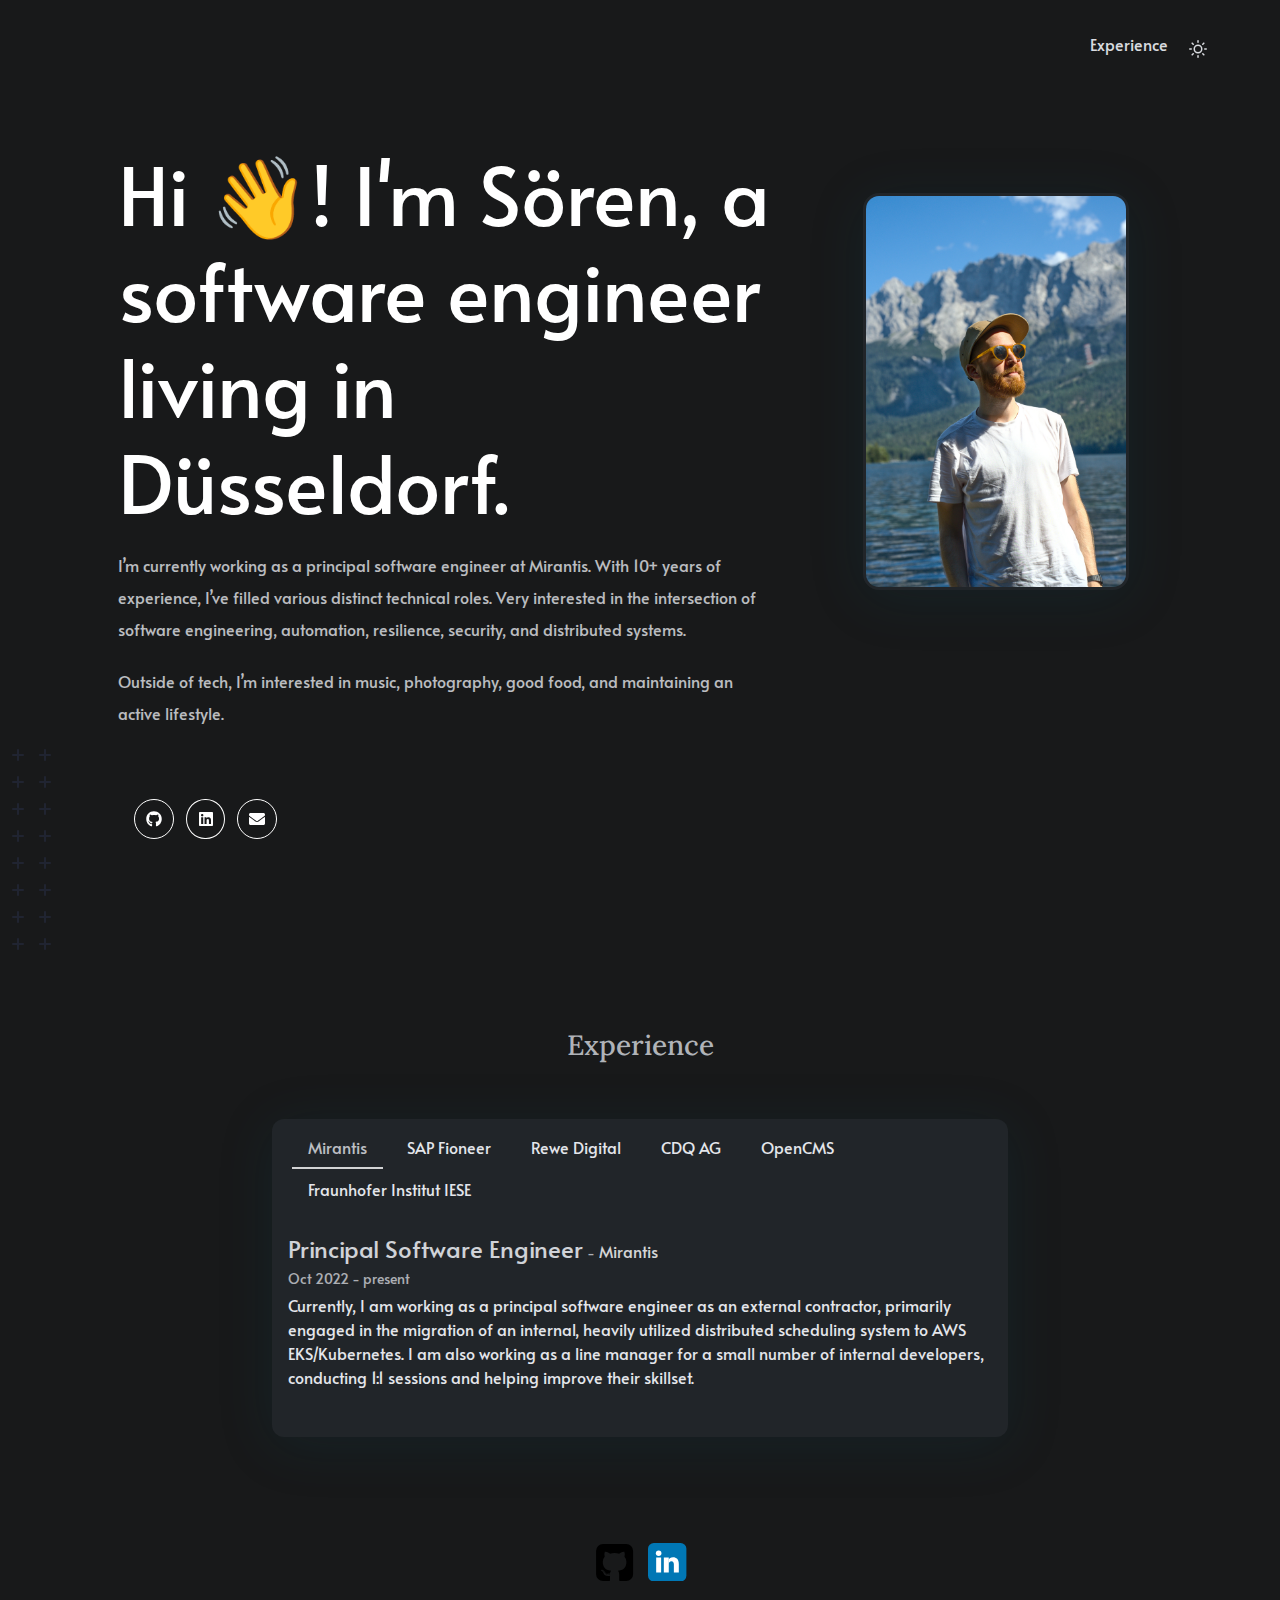
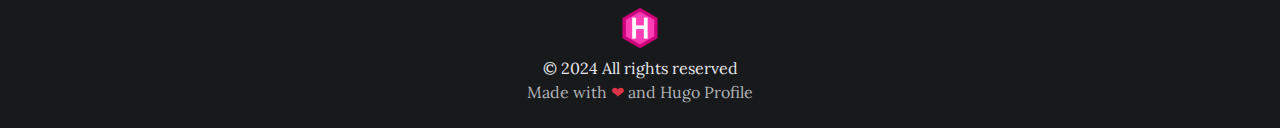
==== index.html @ 623ed49d "Auto-deployment job" ====
<!DOCTYPE html>
<html>

<head>
	<meta name="generator" content="Hugo 0.85.0" /><meta charset="UTF-8">
<meta name="viewport" content="width=device-width, initial-scale=1.0">
<meta http-equiv="X-UA-Compatible" content="ie=edge">
<meta http-equiv="Accept-CH" content="DPR, Viewport-Width, Width">
<link rel="icon" href=/fav.png type="image/gif">


<link rel="preconnect" href="https://fonts.googleapis.com">
<link rel="preconnect" href="https://fonts.gstatic.com" crossorigin>
<link rel="preload"
      as="style"
      href="https://fonts.googleapis.com/css2?family=Alata&family=Lora:ital,wght@0,400;0,500;0,600;0,700;1,400;1,500;1,600;1,700&family=Roboto:ital,wght@0,100;0,300;0,400;0,500;0,700;0,900;1,100;1,300;1,400;1,500;1,700;1,900&display=swap"
>
<link rel="stylesheet"
      href="https://fonts.googleapis.com/css2?family=Alata&family=Lora:ital,wght@0,400;0,500;0,600;0,700;1,400;1,500;1,600;1,700&family=Roboto:ital,wght@0,100;0,300;0,400;0,500;0,700;0,900;1,100;1,300;1,400;1,500;1,700;1,900&display=swap"
      media="print" onload="this.media='all'" />
<noscript>
  <link
          href="https://fonts.googleapis.com/css2?family=Alata&family=Lora:ital,wght@0,400;0,500;0,600;0,700;1,400;1,500;1,600;1,700&family=Roboto:ital,wght@0,100;0,300;0,400;0,500;0,700;0,900;1,100;1,300;1,400;1,500;1,700;1,900&display=swap"
          rel="stylesheet">
</noscript>


<link rel="stylesheet" href="/css/font.css" media="all">



<meta property="og:title" content="SÖREN SCHNEIDER" />
<meta property="og:description" content="Text about my cool site" />
<meta property="og:type" content="website" />
<meta property="og:url" content="https://hugo-profile.netlify.app/" />


<meta name="twitter:card" content="summary"/>
<meta name="twitter:title" content="SÖREN SCHNEIDER"/>
<meta name="twitter:description" content="Text about my cool site"/>


<link rel="stylesheet" href="/bootstrap-5/css/bootstrap.min.css" media="all"><link rel="stylesheet" href="/css/header.css" media="all">
<link rel="stylesheet" href="/css/footer.css" media="all">


<link rel="stylesheet" href="/css/theme.css" media="all">




<style>
    :root {
        --text-color: #343a40;
        --text-secondary-color: #6c757d;
        --background-color: #eaedf0;
        --secondary-background-color: #64ffda1a;
        --primary-color: #007bff;
        --secondary-color: #f8f9fa;

         
        --text-color-dark: #e4e6eb;
        --text-secondary-color-dark: #b0b3b8;
        --background-color-dark: #18191a;
        --secondary-background-color-dark: #212529;
        --primary-color-dark: #ffffff;
        --secondary-color-dark: #212529;
    }
    body {
        font-size: 1rem;
        font-weight: 400;
        line-height: 1.5;
        text-align: left;
    }

    html {
        background-color: var(--background-color) !important;
    }

    body::-webkit-scrollbar {
        width: .5em;
        height: .5em;
        background-color: var(--background-color);
    }
    
    ::-webkit-scrollbar-track {
        box-shadow: inset 0 0 6px var(--background-color);
        border-radius: 1rem;
    }
    
    ::-webkit-scrollbar-thumb {
        border-radius: 1rem;
        background-color: var(--secondary-color);
        outline: 1px solid var(--background-color);
    }

    #search-content::-webkit-scrollbar {
        width: .5em;
        height: .1em;
        background-color: var(--background-color);
    }
</style>

<meta name="description" content=Text&#32;about&#32;my&#32;cool&#32;site>
<link rel="stylesheet" href="/css/index.css" media="all">
<link rel="stylesheet" href="/css/projects.css" media="all">


<script defer src="/fontawesome-5/all-5.15.4.js"></script>

  <title>
SÖREN SCHNEIDER

  </title>
</head>

<body class="light">
  
  
<script>
    let localStorageValue = localStorage.getItem("pref-theme");
    let mediaQuery = window.matchMedia('(prefers-color-scheme: dark)').matches;

    switch (localStorageValue) {
        case "dark":
            document.body.classList.add('dark');
            break;
        case "light":
            document.body.classList.remove('dark');
            break;
        default:
            if (mediaQuery) {
                document.body.classList.add('dark');
            }
            break;
    }
</script>



<header>
    <nav class="pt-3 navbar navbar-expand-lg animate">
        <div class="container-fluid mx-xs-2 mx-sm-5 mx-md-5 mx-lg-5">
            
            <a class="navbar-brand primary-font text-wrap" href="/">
                
                
                
            </a>

            

            
            <button class="navbar-toggler" type="button" data-bs-toggle="collapse" data-bs-target="#navbarContent"
                aria-controls="navbarContent" aria-expanded="false" aria-label="Toggle navigation">
                <svg aria-hidden="true" height="24" viewBox="0 0 16 16" version="1.1" width="24" data-view-component="true">
                    <path fill-rule="evenodd" d="M1 2.75A.75.75 0 011.75 2h12.5a.75.75 0 110 1.5H1.75A.75.75 0 011 2.75zm0 5A.75.75 0 011.75 7h12.5a.75.75 0 110 1.5H1.75A.75.75 0 011 7.75zM1.75 12a.75.75 0 100 1.5h12.5a.75.75 0 100-1.5H1.75z"></path>
                </svg>
            </button>

            
            <div class="collapse navbar-collapse text-wrap primary-font" id="navbarContent">
                <ul class="navbar-nav ms-auto text-center">
                    

                    

                    
                    <li class="nav-item navbar-text">
                        <a class="nav-link" href="/#experience"
                            aria-label="experience">
                            Experience
                        </a>
                    </li>
                    

                    

                    

                    

                    

                    
                    

                    
                    <li class="nav-item navbar-text">
                        
                        <div class="text-center">
                            <button id="theme-toggle">
                                <svg id="moon" xmlns="http://www.w3.org/2000/svg" width="24" height="24" viewBox="0 0 24 24" fill="none" stroke="currentColor" stroke-width="2" stroke-linecap="round" stroke-linejoin="round">
                                    <path d="M21 12.79A9 9 0 1 1 11.21 3 7 7 0 0 0 21 12.79z"></path>
                                </svg>
                                <svg id="sun" xmlns="http://www.w3.org/2000/svg" width="24" height="24" viewBox="0 0 24 24" fill="none" stroke="currentColor" stroke-width="2" stroke-linecap="round" stroke-linejoin="round">
                                    <circle cx="12" cy="12" r="5"></circle>
                                    <line x1="12" y1="1" x2="12" y2="3"></line>
                                    <line x1="12" y1="21" x2="12" y2="23"></line>
                                    <line x1="4.22" y1="4.22" x2="5.64" y2="5.64"></line>
                                    <line x1="18.36" y1="18.36" x2="19.78" y2="19.78"></line>
                                    <line x1="1" y1="12" x2="3" y2="12"></line>
                                    <line x1="21" y1="12" x2="23" y2="12"></line>
                                    <line x1="4.22" y1="19.78" x2="5.64" y2="18.36"></line>
                                    <line x1="18.36" y1="5.64" x2="19.78" y2="4.22"></line>
                                </svg>
                            </button>
                        </div>
                    </li>
                    

                </ul>

            </div>
        </div>
    </nav>
</header>
<div id="content">
<section id="hero" class="py-5 align-middle">
    <div class="container px-3 px-sm-5 px-md-5 px-lg-5 pt-lg-3">
        <div class="row">
            <div class="col-sm-12 col-md-12 col-lg-8 content animate" id="primary-font">
                <span class="subtitle">
                    
                </span>
                <h2>
                    Hi 👋! I&#39;m Sören, a software engineer living in Düsseldorf.
                </h2>
                <h3>
                    
                </h3>
                <p class="hero-content">
                    <p>I&rsquo;m currently working as a principal software engineer at Mirantis. With 10+ years of experience, I&rsquo;ve filled various distinct technical roles. Very interested in the intersection of software engineering, automation, resilience, security, and distributed systems.</p>
<p>Outside of tech, I&rsquo;m interested in music, photography, good food, and maintaining an active lifestyle.</p>

                </p>
                <div class="row">
                    <div class="col-auto h-100">
                        
                    </div>
                    <div class="col-auto px-0 h-100"><span>
    
    <span class="px-1">
        <a href="https://github.com/soerenschneider" target="_blank" class="btn social-icon">
            <i class="fab fa-github"></i>
        </a>
    </span>
    
    <span class="px-1">
        <a href="https://www.linkedin.com/in/soeren-schneider" target="_blank" class="btn social-icon">
            <i class="fab fa-linkedin"></i>
        </a>
    </span>
    
    <span class="px-1">
        <a href="mailto:website-2023@soerenschneider.com" target="_blank" class="btn social-icon">
            <i class="fa fa-envelope"></i>
        </a>
    </span>
    

    
</span></div>
                </div>
            </div>
            <div class="col-sm-12 col-md-12 col-lg-4">
                <div class="row justify-content-center">
                    <div class="col-sm-12 col-md-9 pt-5 image animate px-5 px-md-5 px-lg-0 text-center">
                        <img src="/img/portrait.jpg"
                            class="img-thumbnail mx-auto"
                            alt=""
                        >
                    </div>
                </div>
            </div>
        </div>
    </div>
    
    <div class="hero-bottom-svg d-md-block d-lg-block d-none">
        <svg xmlns="http://www.w3.org/2000/svg" width="201" height="201" viewBox="0 0 201 201">
            <g id="Group_1168" data-name="Group 1168" transform="translate(-384 -1392)">
                <rect id="Rectangle_2206" data-name="Rectangle 2206" width="12" height="2" rx="1"
                    transform="translate(391 1392) rotate(90)" fill="#282f49" />
                <rect id="Rectangle_2271" data-name="Rectangle 2271" width="12" height="2" rx="1"
                    transform="translate(391 1500) rotate(90)" fill="#282f49" />
                <rect id="Rectangle_2238" data-name="Rectangle 2238" width="12" height="2" rx="1"
                    transform="translate(391 1446) rotate(90)" fill="#282f49" />
                <rect id="Rectangle_2278" data-name="Rectangle 2278" width="12" height="2" rx="1"
                    transform="translate(391 1554) rotate(90)" fill="#282f49" />
                <rect id="Rectangle_2222" data-name="Rectangle 2222" width="12" height="2" rx="1"
                    transform="translate(391 1419) rotate(90)" fill="#282f49" />
                <rect id="Rectangle_2272" data-name="Rectangle 2272" width="12" height="2" rx="1"
                    transform="translate(391 1527) rotate(90)" fill="#282f49" />
                <rect id="Rectangle_2241" data-name="Rectangle 2241" width="12" height="2" rx="1"
                    transform="translate(391 1473) rotate(90)" fill="#282f49" />
                <rect id="Rectangle_2288" data-name="Rectangle 2288" width="12" height="2" rx="1"
                    transform="translate(391 1581) rotate(90)" fill="#282f49" />
                <rect id="Rectangle_2214" data-name="Rectangle 2214" width="12" height="2" rx="1"
                    transform="translate(499 1392) rotate(90)" fill="#282f49" />
                <rect id="Rectangle_2289" data-name="Rectangle 2289" width="12" height="2" rx="1"
                    transform="translate(499 1500) rotate(90)" fill="#282f49" />
                <rect id="Rectangle_2256" data-name="Rectangle 2256" width="12" height="2" rx="1"
                    transform="translate(499 1446) rotate(90)" fill="#282f49" />
                <rect id="Rectangle_2290" data-name="Rectangle 2290" width="12" height="2" rx="1"
                    transform="translate(499 1554) rotate(90)" fill="#282f49" />
                <rect id="Rectangle_2231" data-name="Rectangle 2231" width="12" height="2" rx="1"
                    transform="translate(499 1419) rotate(90)" fill="#282f49" />
                <rect id="Rectangle_2291" data-name="Rectangle 2291" width="12" height="2" rx="1"
                    transform="translate(499 1527) rotate(90)" fill="#282f49" />
                <rect id="Rectangle_2257" data-name="Rectangle 2257" width="12" height="2" rx="1"
                    transform="translate(499 1473) rotate(90)" fill="#282f49" />
                <rect id="Rectangle_2292" data-name="Rectangle 2292" width="12" height="2" rx="1"
                    transform="translate(499 1581) rotate(90)" fill="#282f49" />
                <rect id="Rectangle_2210" data-name="Rectangle 2210" width="12" height="2" rx="1"
                    transform="translate(445 1392) rotate(90)" fill="#282f49" />
                <rect id="Rectangle_2279" data-name="Rectangle 2279" width="12" height="2" rx="1"
                    transform="translate(445 1500) rotate(90)" fill="#282f49" />
                <rect id="Rectangle_2248" data-name="Rectangle 2248" width="12" height="2" rx="1"
                    transform="translate(445 1446) rotate(90)" fill="#282f49" />
                <rect id="Rectangle_2280" data-name="Rectangle 2280" width="12" height="2" rx="1"
                    transform="translate(445 1554) rotate(90)" fill="#282f49" />
                <rect id="Rectangle_2226" data-name="Rectangle 2226" width="12" height="2" rx="1"
                    transform="translate(445 1419) rotate(90)" fill="#282f49" />
                <rect id="Rectangle_2281" data-name="Rectangle 2281" width="12" height="2" rx="1"
                    transform="translate(445 1527) rotate(90)" fill="#282f49" />
                <rect id="Rectangle_2249" data-name="Rectangle 2249" width="12" height="2" rx="1"
                    transform="translate(445 1473) rotate(90)" fill="#282f49" />
                <rect id="Rectangle_2293" data-name="Rectangle 2293" width="12" height="2" rx="1"
                    transform="translate(445 1581) rotate(90)" fill="#282f49" />
                <rect id="Rectangle_2219" data-name="Rectangle 2219" width="12" height="2" rx="1"
                    transform="translate(553 1392) rotate(90)" fill="#282f49" />
                <rect id="Rectangle_2310" data-name="Rectangle 2310" width="12" height="2" rx="1"
                    transform="translate(553 1500) rotate(90)" fill="#282f49" />
                <rect id="Rectangle_2262" data-name="Rectangle 2262" width="12" height="2" rx="1"
                    transform="translate(553 1446) rotate(90)" fill="#282f49" />
                <rect id="Rectangle_2311" data-name="Rectangle 2311" width="12" height="2" rx="1"
                    transform="translate(553 1554) rotate(90)" fill="#282f49" />
                <rect id="Rectangle_2232" data-name="Rectangle 2232" width="12" height="2" rx="1"
                    transform="translate(553 1419) rotate(90)" fill="#282f49" />
                <rect id="Rectangle_2312" data-name="Rectangle 2312" width="12" height="2" rx="1"
                    transform="translate(553 1527) rotate(90)" fill="#282f49" />
                <rect id="Rectangle_2263" data-name="Rectangle 2263" width="12" height="2" rx="1"
                    transform="translate(553 1473) rotate(90)" fill="#282f49" />
                <rect id="Rectangle_2313" data-name="Rectangle 2313" width="12" height="2" rx="1"
                    transform="translate(553 1581) rotate(90)" fill="#282f49" />
                <rect id="Rectangle_2209" data-name="Rectangle 2209" width="12" height="2" rx="1"
                    transform="translate(418 1392) rotate(90)" fill="#282f49" />
                <rect id="Rectangle_2273" data-name="Rectangle 2273" width="12" height="2" rx="1"
                    transform="translate(418 1500) rotate(90)" fill="#282f49" />
                <rect id="Rectangle_2242" data-name="Rectangle 2242" width="12" height="2" rx="1"
                    transform="translate(418 1446) rotate(90)" fill="#282f49" />
                <rect id="Rectangle_2282" data-name="Rectangle 2282" width="12" height="2" rx="1"
                    transform="translate(418 1554) rotate(90)" fill="#282f49" />
                <rect id="Rectangle_2223" data-name="Rectangle 2223" width="12" height="2" rx="1"
                    transform="translate(418 1419) rotate(90)" fill="#282f49" />
                <rect id="Rectangle_2274" data-name="Rectangle 2274" width="12" height="2" rx="1"
                    transform="translate(418 1527) rotate(90)" fill="#282f49" />
                <rect id="Rectangle_2243" data-name="Rectangle 2243" width="12" height="2" rx="1"
                    transform="translate(418 1473) rotate(90)" fill="#282f49" />
                <rect id="Rectangle_2294" data-name="Rectangle 2294" width="12" height="2" rx="1"
                    transform="translate(418 1581) rotate(90)" fill="#282f49" />
                <rect id="Rectangle_2217" data-name="Rectangle 2217" width="12" height="2" rx="1"
                    transform="translate(526 1392) rotate(90)" fill="#282f49" />
                <rect id="Rectangle_2314" data-name="Rectangle 2314" width="12" height="2" rx="1"
                    transform="translate(526 1500) rotate(90)" fill="#282f49" />
                <rect id="Rectangle_2258" data-name="Rectangle 2258" width="12" height="2" rx="1"
                    transform="translate(526 1446) rotate(90)" fill="#282f49" />
                <rect id="Rectangle_2315" data-name="Rectangle 2315" width="12" height="2" rx="1"
                    transform="translate(526 1554) rotate(90)" fill="#282f49" />
                <rect id="Rectangle_2233" data-name="Rectangle 2233" width="12" height="2" rx="1"
                    transform="translate(526 1419) rotate(90)" fill="#282f49" />
                <rect id="Rectangle_2316" data-name="Rectangle 2316" width="12" height="2" rx="1"
                    transform="translate(526 1527) rotate(90)" fill="#282f49" />
                <rect id="Rectangle_2259" data-name="Rectangle 2259" width="12" height="2" rx="1"
                    transform="translate(526 1473) rotate(90)" fill="#282f49" />
                <rect id="Rectangle_2317" data-name="Rectangle 2317" width="12" height="2" rx="1"
                    transform="translate(526 1581) rotate(90)" fill="#282f49" />
                <rect id="Rectangle_2211" data-name="Rectangle 2211" width="12" height="2" rx="1"
                    transform="translate(472 1392) rotate(90)" fill="#282f49" />
                <rect id="Rectangle_2295" data-name="Rectangle 2295" width="12" height="2" rx="1"
                    transform="translate(472 1500) rotate(90)" fill="#282f49" />
                <rect id="Rectangle_2250" data-name="Rectangle 2250" width="12" height="2" rx="1"
                    transform="translate(472 1446) rotate(90)" fill="#282f49" />
                <rect id="Rectangle_2296" data-name="Rectangle 2296" width="12" height="2" rx="1"
                    transform="translate(472 1554) rotate(90)" fill="#282f49" />
                <rect id="Rectangle_2227" data-name="Rectangle 2227" width="12" height="2" rx="1"
                    transform="translate(472 1419) rotate(90)" fill="#282f49" />
                <rect id="Rectangle_2297" data-name="Rectangle 2297" width="12" height="2" rx="1"
                    transform="translate(472 1527) rotate(90)" fill="#282f49" />
                <rect id="Rectangle_2251" data-name="Rectangle 2251" width="12" height="2" rx="1"
                    transform="translate(472 1473) rotate(90)" fill="#282f49" />
                <rect id="Rectangle_2298" data-name="Rectangle 2298" width="12" height="2" rx="1"
                    transform="translate(472 1581) rotate(90)" fill="#282f49" />
                <rect id="Rectangle_2221" data-name="Rectangle 2221" width="12" height="2" rx="1"
                    transform="translate(580 1392) rotate(90)" fill="#282f49" />
                <rect id="Rectangle_2318" data-name="Rectangle 2318" width="12" height="2" rx="1"
                    transform="translate(580 1500) rotate(90)" fill="#282f49" />
                <rect id="Rectangle_2264" data-name="Rectangle 2264" width="12" height="2" rx="1"
                    transform="translate(580 1446) rotate(90)" fill="#282f49" />
                <rect id="Rectangle_2319" data-name="Rectangle 2319" width="12" height="2" rx="1"
                    transform="translate(580 1554) rotate(90)" fill="#282f49" />
                <rect id="Rectangle_2236" data-name="Rectangle 2236" width="12" height="2" rx="1"
                    transform="translate(580 1419) rotate(90)" fill="#282f49" />
                <rect id="Rectangle_2320" data-name="Rectangle 2320" width="12" height="2" rx="1"
                    transform="translate(580 1527) rotate(90)" fill="#282f49" />
                <rect id="Rectangle_2265" data-name="Rectangle 2265" width="12" height="2" rx="1"
                    transform="translate(580 1473) rotate(90)" fill="#282f49" />
                <rect id="Rectangle_2321" data-name="Rectangle 2321" width="12" height="2" rx="1"
                    transform="translate(580 1581) rotate(90)" fill="#282f49" />
                <rect id="Rectangle_2207" data-name="Rectangle 2207" width="12" height="2" rx="1"
                    transform="translate(396 1399) rotate(-180)" fill="#282f49" />
                <rect id="Rectangle_2270" data-name="Rectangle 2270" width="12" height="2" rx="1"
                    transform="translate(396 1507) rotate(-180)" fill="#282f49" />
                <rect id="Rectangle_2239" data-name="Rectangle 2239" width="12" height="2" rx="1"
                    transform="translate(396 1453) rotate(-180)" fill="#282f49" />
                <rect id="Rectangle_2283" data-name="Rectangle 2283" width="12" height="2" rx="1"
                    transform="translate(396 1561) rotate(-180)" fill="#282f49" />
                <rect id="Rectangle_2224" data-name="Rectangle 2224" width="12" height="2" rx="1"
                    transform="translate(396 1426) rotate(-180)" fill="#282f49" />
                <rect id="Rectangle_2275" data-name="Rectangle 2275" width="12" height="2" rx="1"
                    transform="translate(396 1534) rotate(-180)" fill="#282f49" />
                <rect id="Rectangle_2244" data-name="Rectangle 2244" width="12" height="2" rx="1"
                    transform="translate(396 1480) rotate(-180)" fill="#282f49" />
                <rect id="Rectangle_2299" data-name="Rectangle 2299" width="12" height="2" rx="1"
                    transform="translate(396 1588) rotate(-180)" fill="#282f49" />
                <rect id="Rectangle_2215" data-name="Rectangle 2215" width="12" height="2" rx="1"
                    transform="translate(504 1399) rotate(-180)" fill="#282f49" />
                <rect id="Rectangle_2300" data-name="Rectangle 2300" width="12" height="2" rx="1"
                    transform="translate(504 1507) rotate(-180)" fill="#282f49" />
                <rect id="Rectangle_2252" data-name="Rectangle 2252" width="12" height="2" rx="1"
                    transform="translate(504 1453) rotate(-180)" fill="#282f49" />
                <rect id="Rectangle_2301" data-name="Rectangle 2301" width="12" height="2" rx="1"
                    transform="translate(504 1561) rotate(-180)" fill="#282f49" />
                <rect id="Rectangle_2228" data-name="Rectangle 2228" width="12" height="2" rx="1"
                    transform="translate(504 1426) rotate(-180)" fill="#282f49" />
                <rect id="Rectangle_2302" data-name="Rectangle 2302" width="12" height="2" rx="1"
                    transform="translate(504 1534) rotate(-180)" fill="#282f49" />
                <rect id="Rectangle_2253" data-name="Rectangle 2253" width="12" height="2" rx="1"
                    transform="translate(504 1480) rotate(-180)" fill="#282f49" />
                <rect id="Rectangle_2303" data-name="Rectangle 2303" width="12" height="2" rx="1"
                    transform="translate(504 1588) rotate(-180)" fill="#282f49" />
                <rect id="Rectangle_2212" data-name="Rectangle 2212" width="12" height="2" rx="1"
                    transform="translate(450 1399) rotate(-180)" fill="#282f49" />
                <rect id="Rectangle_2284" data-name="Rectangle 2284" width="12" height="2" rx="1"
                    transform="translate(450 1507) rotate(-180)" fill="#282f49" />
                <rect id="Rectangle_2245" data-name="Rectangle 2245" width="12" height="2" rx="1"
                    transform="translate(450 1453) rotate(-180)" fill="#282f49" />
                <rect id="Rectangle_2285" data-name="Rectangle 2285" width="12" height="2" rx="1"
                    transform="translate(450 1561) rotate(-180)" fill="#282f49" />
                <rect id="Rectangle_2229" data-name="Rectangle 2229" width="12" height="2" rx="1"
                    transform="translate(450 1426) rotate(-180)" fill="#282f49" />
                <rect id="Rectangle_2286" data-name="Rectangle 2286" width="12" height="2" rx="1"
                    transform="translate(450 1534) rotate(-180)" fill="#282f49" />
                <rect id="Rectangle_2246" data-name="Rectangle 2246" width="12" height="2" rx="1"
                    transform="translate(450 1480) rotate(-180)" fill="#282f49" />
                <rect id="Rectangle_2304" data-name="Rectangle 2304" width="12" height="2" rx="1"
                    transform="translate(450 1588) rotate(-180)" fill="#282f49" />
                <rect id="Rectangle_2218" data-name="Rectangle 2218" width="12" height="2" rx="1"
                    transform="translate(558 1399) rotate(-180)" fill="#282f49" />
                <rect id="Rectangle_2322" data-name="Rectangle 2322" width="12" height="2" rx="1"
                    transform="translate(558 1507) rotate(-180)" fill="#282f49" />
                <rect id="Rectangle_2266" data-name="Rectangle 2266" width="12" height="2" rx="1"
                    transform="translate(558 1453) rotate(-180)" fill="#282f49" />
                <rect id="Rectangle_2323" data-name="Rectangle 2323" width="12" height="2" rx="1"
                    transform="translate(558 1561) rotate(-180)" fill="#282f49" />
                <rect id="Rectangle_2234" data-name="Rectangle 2234" width="12" height="2" rx="1"
                    transform="translate(558 1426) rotate(-180)" fill="#282f49" />
                <rect id="Rectangle_2324" data-name="Rectangle 2324" width="12" height="2" rx="1"
                    transform="translate(558 1534) rotate(-180)" fill="#282f49" />
                <rect id="Rectangle_2267" data-name="Rectangle 2267" width="12" height="2" rx="1"
                    transform="translate(558 1480) rotate(-180)" fill="#282f49" />
                <rect id="Rectangle_2325" data-name="Rectangle 2325" width="12" height="2" rx="1"
                    transform="translate(558 1588) rotate(-180)" fill="#282f49" />
                <rect id="Rectangle_2208" data-name="Rectangle 2208" width="12" height="2" rx="1"
                    transform="translate(423 1399) rotate(-180)" fill="#282f49" />
                <rect id="Rectangle_2276" data-name="Rectangle 2276" width="12" height="2" rx="1"
                    transform="translate(423 1507) rotate(-180)" fill="#282f49" />
                <rect id="Rectangle_2240" data-name="Rectangle 2240" width="12" height="2" rx="1"
                    transform="translate(423 1453) rotate(-180)" fill="#282f49" />
                <rect id="Rectangle_2287" data-name="Rectangle 2287" width="12" height="2" rx="1"
                    transform="translate(423 1561) rotate(-180)" fill="#282f49" />
                <rect id="Rectangle_2225" data-name="Rectangle 2225" width="12" height="2" rx="1"
                    transform="translate(423 1426) rotate(-180)" fill="#282f49" />
                <rect id="Rectangle_2277" data-name="Rectangle 2277" width="12" height="2" rx="1"
                    transform="translate(423 1534) rotate(-180)" fill="#282f49" />
                <rect id="Rectangle_2247" data-name="Rectangle 2247" width="12" height="2" rx="1"
                    transform="translate(423 1480) rotate(-180)" fill="#282f49" />
                <rect id="Rectangle_2305" data-name="Rectangle 2305" width="12" height="2" rx="1"
                    transform="translate(423 1588) rotate(-180)" fill="#282f49" />
                <rect id="Rectangle_2216" data-name="Rectangle 2216" width="12" height="2" rx="1"
                    transform="translate(531 1399) rotate(-180)" fill="#282f49" />
                <rect id="Rectangle_2326" data-name="Rectangle 2326" width="12" height="2" rx="1"
                    transform="translate(531 1507) rotate(-180)" fill="#282f49" />
                <rect id="Rectangle_2260" data-name="Rectangle 2260" width="12" height="2" rx="1"
                    transform="translate(531 1453) rotate(-180)" fill="#282f49" />
                <rect id="Rectangle_2327" data-name="Rectangle 2327" width="12" height="2" rx="1"
                    transform="translate(531 1561) rotate(-180)" fill="#282f49" />
                <rect id="Rectangle_2235" data-name="Rectangle 2235" width="12" height="2" rx="1"
                    transform="translate(531 1426) rotate(-180)" fill="#282f49" />
                <rect id="Rectangle_2328" data-name="Rectangle 2328" width="12" height="2" rx="1"
                    transform="translate(531 1534) rotate(-180)" fill="#282f49" />
                <rect id="Rectangle_2261" data-name="Rectangle 2261" width="12" height="2" rx="1"
                    transform="translate(531 1480) rotate(-180)" fill="#282f49" />
                <rect id="Rectangle_2329" data-name="Rectangle 2329" width="12" height="2" rx="1"
                    transform="translate(531 1588) rotate(-180)" fill="#282f49" />
                <rect id="Rectangle_2213" data-name="Rectangle 2213" width="12" height="2" rx="1"
                    transform="translate(477 1399) rotate(-180)" fill="#282f49" />
                <rect id="Rectangle_2306" data-name="Rectangle 2306" width="12" height="2" rx="1"
                    transform="translate(477 1507) rotate(-180)" fill="#282f49" />
                <rect id="Rectangle_2254" data-name="Rectangle 2254" width="12" height="2" rx="1"
                    transform="translate(477 1453) rotate(-180)" fill="#282f49" />
                <rect id="Rectangle_2307" data-name="Rectangle 2307" width="12" height="2" rx="1"
                    transform="translate(477 1561) rotate(-180)" fill="#282f49" />
                <rect id="Rectangle_2230" data-name="Rectangle 2230" width="12" height="2" rx="1"
                    transform="translate(477 1426) rotate(-180)" fill="#282f49" />
                <rect id="Rectangle_2308" data-name="Rectangle 2308" width="12" height="2" rx="1"
                    transform="translate(477 1534) rotate(-180)" fill="#282f49" />
                <rect id="Rectangle_2255" data-name="Rectangle 2255" width="12" height="2" rx="1"
                    transform="translate(477 1480) rotate(-180)" fill="#282f49" />
                <rect id="Rectangle_2309" data-name="Rectangle 2309" width="12" height="2" rx="1"
                    transform="translate(477 1588) rotate(-180)" fill="#282f49" />
                <rect id="Rectangle_2220" data-name="Rectangle 2220" width="12" height="2" rx="1"
                    transform="translate(585 1399) rotate(-180)" fill="#282f49" />
                <rect id="Rectangle_2330" data-name="Rectangle 2330" width="12" height="2" rx="1"
                    transform="translate(585 1507) rotate(-180)" fill="#282f49" />
                <rect id="Rectangle_2268" data-name="Rectangle 2268" width="12" height="2" rx="1"
                    transform="translate(585 1453) rotate(-180)" fill="#282f49" />
                <rect id="Rectangle_2331" data-name="Rectangle 2331" width="12" height="2" rx="1"
                    transform="translate(585 1561) rotate(-180)" fill="#282f49" />
                <rect id="Rectangle_2237" data-name="Rectangle 2237" width="12" height="2" rx="1"
                    transform="translate(585 1426) rotate(-180)" fill="#282f49" />
                <rect id="Rectangle_2332" data-name="Rectangle 2332" width="12" height="2" rx="1"
                    transform="translate(585 1534) rotate(-180)" fill="#282f49" />
                <rect id="Rectangle_2269" data-name="Rectangle 2269" width="12" height="2" rx="1"
                    transform="translate(585 1480) rotate(-180)" fill="#282f49" />
                <rect id="Rectangle_2333" data-name="Rectangle 2333" width="12" height="2" rx="1"
                    transform="translate(585 1588) rotate(-180)" fill="#282f49" />
            </g>
        </svg>
    </div>
    
</section>

<section id="experience" class="py-5">
    <div class="container">
        <h3 class="text-center">Experience</h3>
        <div class="row justify-content-center">
            <div class="col-sm-12 col-md-8 col-lg-8 py-5">
                <div class="experience-container px-3 pt-2">
                    <ul class="nav nav-pills mb-3 bg-transparent primary-font" id="pills-tab" role="tablist">
                        
                        
                        <li class="nav-item px-1 bg-transparent" role="presentation">
                            <div 
                                class="nav-link active bg-transparent" 
                                aria-selected="true" 
                                role="tab" 
                                data-bs-toggle="pill"
                                id='Mirantis-Oct-2022---present-tab'
                                data-bs-target='#pills-Mirantis-Oct-2022---present'
                                aria-controls='Mirantis-Oct-2022---present' 
                            >
                                Mirantis
                            </div>
                        </li>
                        
                        
                        
                        <li class="nav-item px-1 bg-transparent" role="presentation">
                            <div 
                                class="nav-link bg-transparent" 
                                aria-selected="true" 
                                role="tab" 
                                data-bs-toggle="pill"
                                id='SAP-Fioneer-Dec-2021---Oct-2022-tab'
                                data-bs-target='#pills-SAP-Fioneer-Dec-2021---Oct-2022' 
                                aria-controls='SAP-Fioneer-Dec-2021---Oct-2022'
                            >
                                SAP Fioneer
                            </div>
                        </li>
                        
                        
                        
                        <li class="nav-item px-1 bg-transparent" role="presentation">
                            <div 
                                class="nav-link bg-transparent" 
                                aria-selected="true" 
                                role="tab" 
                                data-bs-toggle="pill"
                                id='Rewe-Digital-Nov-2018---Dec-2021-tab'
                                data-bs-target='#pills-Rewe-Digital-Nov-2018---Dec-2021' 
                                aria-controls='Rewe-Digital-Nov-2018---Dec-2021'
                            >
                                Rewe Digital
                            </div>
                        </li>
                        
                        
                        
                        <li class="nav-item px-1 bg-transparent" role="presentation">
                            <div 
                                class="nav-link bg-transparent" 
                                aria-selected="true" 
                                role="tab" 
                                data-bs-toggle="pill"
                                id='CDQ-AG-Jan-2015---Nov-2018-tab'
                                data-bs-target='#pills-CDQ-AG-Jan-2015---Nov-2018' 
                                aria-controls='CDQ-AG-Jan-2015---Nov-2018'
                            >
                                CDQ AG
                            </div>
                        </li>
                        
                        
                        
                        <li class="nav-item px-1 bg-transparent" role="presentation">
                            <div 
                                class="nav-link bg-transparent" 
                                aria-selected="true" 
                                role="tab" 
                                data-bs-toggle="pill"
                                id='OpenCMS-Aug-2013---Dec-2014-tab'
                                data-bs-target='#pills-OpenCMS-Aug-2013---Dec-2014' 
                                aria-controls='OpenCMS-Aug-2013---Dec-2014'
                            >
                                OpenCMS
                            </div>
                        </li>
                        
                        
                        
                        <li class="nav-item px-1 bg-transparent" role="presentation">
                            <div 
                                class="nav-link bg-transparent" 
                                aria-selected="true" 
                                role="tab" 
                                data-bs-toggle="pill"
                                id='Fraunhofer-Institut-IESE-Feb-2008---Jun-2013-tab'
                                data-bs-target='#pills-Fraunhofer-Institut-IESE-Feb-2008---Jun-2013' 
                                aria-controls='Fraunhofer-Institut-IESE-Feb-2008---Jun-2013'
                            >
                                Fraunhofer Institut IESE
                            </div>
                        </li>
                        
                        
                    </ul>
                    <div class="tab-content pb-5 pt-2 bg-transparent primary-font" id="pills-tabContent">
                        
                        
                        <div 
                            class="tab-pane fade show active bg-transparent" 
                            role="tabpanel"
                            id='pills-Mirantis-Oct-2022---present'
                            aria-labelledby='pills-Mirantis-Oct-2022---present-tab'
                        >
                            <div>
                                <span class="h4">Principal Software Engineer</span>
                                <small>-</small>
                                <a href="https://example.com" target="_blank">Mirantis</a>
                                <div class="pb-1">
                                    <small>Oct 2022 - present</small>
                                    
                                </div>

                                
                            </div>

                            Currently, I am working as a principal software engineer as an external contractor, primarily engaged in the migration of an internal, heavily utilized distributed scheduling system to AWS EKS/Kubernetes. I am also working as a line manager for a small number of internal developers, conducting 1:1 sessions and helping improve their skillset.
                        </div>
                        
                        
                        
                        <div 
                            class="tab-pane fade bg-transparent" 
                            role="tabpanel"
                            id='pills-SAP-Fioneer-Dec-2021---Oct-2022'
                            aria-labelledby='pills-SAP-Fioneer-Dec-2021---Oct-2022-tab'
                        >
                            <div>
                                <span class="h4">Senior Cloud Engineer</span>
                                <small>-</small>
                                <a href="https://example.com" target="_blank">SAP Fioneer</a>
                                
                                <div class="pb-1">
                                    <small>Dec 2021 - Oct 2022</small>
                                    
                                </div>
                                
                                
                            </div>

                            <div class="pt-2">
                                I established IaC principles to facilitate scalable management of both the company&rsquo;s Azure tenants and their GitHub Enterprise offering. Additionally, I set up infrastructural aspects of SAP Fioneer&rsquo;s Commercial Lending product.
                            </div>
                        </div>
                        
                        
                        
                        <div 
                            class="tab-pane fade bg-transparent" 
                            role="tabpanel"
                            id='pills-Rewe-Digital-Nov-2018---Dec-2021'
                            aria-labelledby='pills-Rewe-Digital-Nov-2018---Dec-2021-tab'
                        >
                            <div>
                                <span class="h4">Cloud Engineer</span>
                                <small>-</small>
                                <a href="https://www.rewe-digital.com" target="_blank">Rewe Digital</a>
                                
                                <div class="pb-1">
                                    <small>Nov 2018 - Dec 2021</small>
                                    
                                </div>
                                
                                
                            </div>

                            <div class="pt-2">
                                I contributed to the development and enhancement of the company&rsquo;s large fulfillment platform on Google Cloud. Also, I took the lead in establishing a Chaos Engineering special interest group and introduced resilience methodologies on a company-wide scope in collaboration with my team.
                            </div>
                        </div>
                        
                        
                        
                        <div 
                            class="tab-pane fade bg-transparent" 
                            role="tabpanel"
                            id='pills-CDQ-AG-Jan-2015---Nov-2018'
                            aria-labelledby='pills-CDQ-AG-Jan-2015---Nov-2018-tab'
                        >
                            <div>
                                <span class="h4">Software Architect (15-17) / Head of Cloud transformation (17-19)</span>
                                <small>-</small>
                                <a href="https://www.cdq.com" target="_blank">CDQ AG</a>
                                
                                <div class="pb-1">
                                    <small>Jan 2015 - Nov 2018</small>
                                    
                                </div>
                                
                                
                            </div>

                            <div class="pt-2">
                                I architected and realized the entire data sharing platform for the startup as the first technical hire which enabled us to get funding and grow the company. After a role change I became responsible for the planning and migration / adaption of all components to AWS.
                            </div>
                        </div>
                        
                        
                        
                        <div 
                            class="tab-pane fade bg-transparent" 
                            role="tabpanel"
                            id='pills-OpenCMS-Aug-2013---Dec-2014'
                            aria-labelledby='pills-OpenCMS-Aug-2013---Dec-2014-tab'
                        >
                            <div>
                                <span class="h4">Software Developer</span>
                                <small>-</small>
                                <a href="http://www.opencms.org/en/" target="_blank">OpenCMS</a>
                                
                                <div class="pb-1">
                                    <small>Aug 2013 - Dec 2014</small>
                                    
                                </div>
                                
                                
                            </div>

                            <div class="pt-2">
                                Being driven by the idealistic motive of getting paid working on Open Source software, I got my first full-time job working as a software developer on OpenCMS.
                            </div>
                        </div>
                        
                        
                        
                        <div 
                            class="tab-pane fade bg-transparent" 
                            role="tabpanel"
                            id='pills-Fraunhofer-Institut-IESE-Feb-2008---Jun-2013'
                            aria-labelledby='pills-Fraunhofer-Institut-IESE-Feb-2008---Jun-2013-tab'
                        >
                            <div>
                                <span class="h4">Research Assistant</span>
                                <small>-</small>
                                <a href="https://www.iese.fraunhofer.de" target="_blank">Fraunhofer Institut IESE</a>
                                
                                <div class="pb-1">
                                    <small>Feb 2008 - Jun 2013</small>
                                    
                                </div>
                                
                                
                            </div>

                            <div class="pt-2">
                                I initiated my professional journey and acquired foundational experience in a corporate and scientific setting.
                            </div>
                        </div>
                        
                        
                    </div>
                </div>
            </div>
        </div>
    </div>
</section>




<svg xmlns="http://www.w3.org/2000/svg" style="display: none;">
  <symbol id="check-circle-fill" viewBox="0 0 16 16">
    <path d="M16 8A8 8 0 1 1 0 8a8 8 0 0 1 16 0zm-3.97-3.03a.75.75 0 0 0-1.08.022L7.477 9.417 5.384 7.323a.75.75 0 0 0-1.06 1.06L6.97 11.03a.75.75 0 0 0 1.079-.02l3.992-4.99a.75.75 0 0 0-.01-1.05z"/>
  </symbol>
  <symbol id="info-fill" viewBox="0 0 16 16">
    <path d="M8 16A8 8 0 1 0 8 0a8 8 0 0 0 0 16zm.93-9.412-1 4.705c-.07.34.029.533.304.533.194 0 .487-.07.686-.246l-.088.416c-.287.346-.92.598-1.465.598-.703 0-1.002-.422-.808-1.319l.738-3.468c.064-.293.006-.399-.287-.47l-.451-.081.082-.381 2.29-.287zM8 5.5a1 1 0 1 1 0-2 1 1 0 0 1 0 2z"/>
  </symbol>
  <symbol id="exclamation-triangle-fill" viewBox="0 0 16 16">
    <path d="M8.982 1.566a1.13 1.13 0 0 0-1.96 0L.165 13.233c-.457.778.091 1.767.98 1.767h13.713c.889 0 1.438-.99.98-1.767L8.982 1.566zM8 5c.535 0 .954.462.9.995l-.35 3.507a.552.552 0 0 1-1.1 0L7.1 5.995A.905.905 0 0 1 8 5zm.002 6a1 1 0 1 1 0 2 1 1 0 0 1 0-2z"/>
  </symbol>
</svg>

  </div><footer>
    
 

<div class="text-center pt-2">
    
    <span class="px-1">
        <a href="https://github.com/soerenschneider" aria-label="github">
            <svg xmlns="http://www.w3.org/2000/svg" width="2.7em" height="2.7em" viewBox="0 0 1792 1792">
                <path
                    d="M522 1352q-8 9-20-3-13-11-4-19 8-9 20 3 12 11 4 19zm-42-61q9 12 0 19-8 6-17-7t0-18q9-7 17 6zm-61-60q-5 7-13 2-10-5-7-12 3-5 13-2 10 5 7 12zm31 34q-6 7-16-3-9-11-2-16 6-6 16 3 9 11 2 16zm129 112q-4 12-19 6-17-4-13-15t19-7q16 5 13 16zm63 5q0 11-16 11-17 2-17-11 0-11 16-11 17-2 17 11zm58-10q2 10-14 14t-18-8 14-15q16-2 18 9zm964-956v960q0 119-84.5 203.5t-203.5 84.5h-224q-16 0-24.5-1t-19.5-5-16-14.5-5-27.5v-239q0-97-52-142 57-6 102.5-18t94-39 81-66.5 53-105 20.5-150.5q0-121-79-206 37-91-8-204-28-9-81 11t-92 44l-38 24q-93-26-192-26t-192 26q-16-11-42.5-27t-83.5-38.5-86-13.5q-44 113-7 204-79 85-79 206 0 85 20.5 150t52.5 105 80.5 67 94 39 102.5 18q-40 36-49 103-21 10-45 15t-57 5-65.5-21.5-55.5-62.5q-19-32-48.5-52t-49.5-24l-20-3q-21 0-29 4.5t-5 11.5 9 14 13 12l7 5q22 10 43.5 38t31.5 51l10 23q13 38 44 61.5t67 30 69.5 7 55.5-3.5l23-4q0 38 .5 103t.5 68q0 22-11 33.5t-22 13-33 1.5h-224q-119 0-203.5-84.5t-84.5-203.5v-960q0-119 84.5-203.5t203.5-84.5h960q119 0 203.5 84.5t84.5 203.5z" />

                <metadata>
                    <rdf:RDF xmlns:rdf="http://www.w3.org/1999/02/22-rdf-syntax-ns#"
                        xmlns:rdfs="http://www.w3.org/2000/01/rdf-schema#" xmlns:dc="http://purl.org/dc/elements/1.1/">
                        <rdf:Description about="https://iconscout.com/legal#licenses"
                            dc:title="Github, Online, Project, Hosting, Square"
                            dc:description="Github, Online, Project, Hosting, Square" dc:publisher="Iconscout"
                            dc:date="2016-12-14" dc:format="image/svg+xml" dc:language="en">
                            <dc:creator>
                                <rdf:Bag>
                                    <rdf:li>Font Awesome</rdf:li>
                                </rdf:Bag>
                            </dc:creator>
                        </rdf:Description>
                    </rdf:RDF>
                </metadata>
            </svg>
        </a>
    </span>
    

    
    <span class="px-1">
        <a href="https://www.linkedin.com/in/soeren-schneider" aria-label="linkedin">
            <svg xmlns="http://www.w3.org/2000/svg" width='2.4em' height='2.4em' fill="#fff" aria-label="LinkedIn"
                viewBox="0 0 512 512">
                <rect width="512" height="512" fill="#0077b5" rx="15%" />
                <circle cx="142" cy="138" r="37" />
                <path stroke="#fff" stroke-width="66" d="M244 194v198M142 194v198" />
                <path d="M276 282c0-20 13-40 36-40 24 0 33 18 33 45v105h66V279c0-61-32-89-76-89-34 0-51 19-59 32" />
            </svg>
        </a>
    </span>
    

    

    

    
</div><div class="container py-4">
    <div class="row justify-content-center">
        <div class="col-md-4 text-center">
            <div class="pb-2">
                <a href="https://hugo-profile.netlify.app" title="SÖREN SCHNEIDER">
                    <img alt="Footer logo" src="/fav.png"
                        height="40px" width="40px">
                </a>
            </div>
            &copy; 2024  All rights reserved
            <div class="text-secondary">
                Made with
                <span class="text-danger">
                    &#10084;
                </span>
                and
                <a href="https://github.com/gurusabarish/hugo-profile" target="_blank"
                    title="Designed and developed by gurusabarish">
                    Hugo Profile
                </a>
            </div>
        </div>
    </div>
</div></footer><script src="/bootstrap-5/js/bootstrap.bundle.min.js"></script>
<script>
    if (document.body.className.includes("light")) {
        document.body.classList.add('dark');
        localStorage.setItem("pref-theme", 'dark');
    }
</script>
<script>
    document.getElementById("theme-toggle").addEventListener("click", () => {
        if (document.body.className.includes("dark")) {
            document.body.classList.remove('dark');
            localStorage.setItem("pref-theme", 'light');
        } else {
            document.body.classList.add('dark');
            localStorage.setItem("pref-theme", 'dark');
        }
    })

    var tooltipTriggerList = [].slice.call(document.querySelectorAll('[data-bs-toggle="tooltip"]'))
    var tooltipList = tooltipTriggerList.map(function (tooltipTriggerEl) {
        return new bootstrap.Tooltip(tooltipTriggerEl)
    })

</script>












  <section id="search-content" class="py-2">
    <div class="container" id="search-results"></div>
  </section>
</body>

</html>
---- css/font.css ----
/* Default font for body */
body {
    font-family: "Lora", serif !important;
}

/* secondary font */
.secondary-font, #secondary-font {
    font-family: "Lora", serif;
}

/* primary font */
.primary-font, #primary-font {
    font-family: "Alata", sans-serif;
}

/* Default font */
.default-font, #default-font {
    font-family: "Roboto", sans-serif;
}
---- css/header.css ----
header {
    z-index: 10;
    position: relative;
}

header .navbar .navbar-nav a {
    color: var(--text-color) !important;
}

#theme-toggle {
    background-color: var(--background-color) !important;
    color: var(--text-color) !important;
}

.navbar-toggler {
    border: none;
    outline: none;
    color: var(--text-color);
}
.navbar-toggler svg {
    fill: currentColor;
    color: var(--text-color);
}
.navbar-toggler:focus {
    box-shadow: 0 0 0 .05em;
}
.navbar-text {
    font-size: 16px !important;
    opacity: 0.95;
}
header .nav-link{
    transition: none !important;
}
.navbar-brand {
    color: var(--primary-color) !important;
    opacity: 0.95;
} 
.navbar .nav-link:hover {
    color: var(--primary-color) !important;
}

li > .dropdown-toggle:focus{
    color: var(--primary-color) !important;
}

.dropdown-menu {
    overflow: auto;
    /* z-index: 100; */
    background-color: var(--background-color) !important;
    border-color: var(--text-secondary-color) !important;
}

.dropdown-item:hover {
    background-color: var(--secondary-color) !important;
}

.dropdown-item:focus, .dropdown-item:active {
    background-color: var(--secondary-color) !important;
}

#search {
    border-radius: 1rem !important;
    background-color: var(--secondary-color);
    color: var(--text-color);
    border-color: var(--background-color) !important;
    transition: none;
}

#search:focus {
    box-shadow: 0 0 10px rgba(0, 0, 0, 0.2);
}
#search-content {
    -ms-scroll-chaining: none;
    scrollbar-width: none;
    display: none;
    border-radius: 1rem;
    box-shadow: 0 0 10px rgba(0,0,0,0.2);
    z-index: 9999;
    width: 10%;
    max-height: 350px;
    background-color: var(--secondary-color) !important;
    position: absolute;
    overflow: scroll;
}

#search-content::-webkit-scrollbar {
    display: none;
}

#search-results > .card {
    background-color: transparent !important;
    border: none;
    margin-bottom: 10px;
}

#search-results > .card :hover {
    border-radius: 1rem !important;
    background-color: var(--background-color) !important;
    transition: .2s;
}

#search-results .card a {
    opacity: 0.9;
    display: inline-block;
    text-decoration: none;
    color: var(--text-color) !important;
}

#search-results .card a:hover {
    color: var(--primary-color) !important;
}
---- css/footer.css ----
footer a h5 {
    color: var(--text-color) !important;
}

footer a {
  text-decoration: none;
  color: var(--text-secondary-color) !important;
}

footer a:hover {
  color: var(--primary-color) !important;
}

footer .card {
    background-color: var(--secondary-color) !important;
    border-radius: .75rem;
    cursor: context-menu;
    overflow: hidden;
    border: none;
}

footer .card:hover {
    transition: all 0.3s ease-out;
    box-shadow: 0px 8px 56px rgba(15, 80, 100, 0.16);
}

footer .card-text * {
    background-color: var(--secondary-color) !important;
}

footer .card-footer {
    background-color: var(--background-color) !important;
    padding: .8em .7em;
    border: 1px solid var(--secondary-color);
}

footer .card-footer a {
    color: var(--text-secondary-color) !important;
    border-color: var(--primary-color) !important;
    transition: none;
    background-color: var(--background-color) !important;
}

footer .card-footer a:hover {
    color: var(--primary-color) !important;
    opacity: 0.8;
}

footer .card-footer a:focus {
    box-shadow: none !important;
}

footer .card > .card-header {
    padding: 0 !important;
    border: none !important;
    background-color: var(--secondary-color) !important;
}

footer .card > .card-header .card-img-top {
    width: 100%;
    height: 250px !important;
    object-fit: cover;
    background-color: transparent !important;
}
---- css/theme.css ----
/* light mode */
.light > *{
    background-color: var(--background-color) !important;
    color: var(--text-color) !important;
}

/* dark mode */
.dark {
    --background-color: var(--background-color-dark) !important;
    --secondary-background-color: var(--secondary-background-color-dark) !important;
    --text-color: var(--text-color-dark) !important;
    --text-secondary-color: var(--text-secondary-color-dark) !important;
    --primary-color: var(--primary-color-dark);
    --secondary-color: var(--secondary-color-dark);
}

.text-secondary {
    color: var(--text-secondary-color) !important;
}

#theme-toggle:focus {
    outline: 0;
}

#theme-toggle svg {
    height: 18px;
}

button#theme-toggle {
    border: none;
    font-size: 26px;
    margin: auto 4px;
}

body.dark #moon {
    vertical-align: middle;
    display: none;
}

body:not(.dark) #sun {
    display: none;
}

body *::selection {
    color: var(--text-color) !important;
    background-color: var(--primary-color) !important;
}
---- css/index.css ----
/* Animation */
@keyframes fade-in {
    0% {
        opacity: 0;
    }
    100% {
        opacity: 1;
    }
}
@keyframes fade-bottom {
  0% {
    transform: translateY(50px);
    opacity: 0;
  }
  100% {
    transform: translateY(0);
    opacity: 1;
  }
}
@keyframes fade-left {
  0% {
    transform: translateX(-10px);
    opacity: 0;
  }
  100% {
    transform: translateX(0);
    opacity: 1;
  }
}

@keyframes fade-right {
  0% {
    transform: translateX(20px);
    opacity: 0;
  }
  100% {
    transform: translateX(0);
    opacity: 1;
  }
}

/* Header animation */
@keyframes fade-up {
  0% {
    transform: translateY(-10px);
    opacity: 0;
  }
  100% {
    transform: translateY(0);
    opacity: 1;
  }
}

header .navbar.animate {
    animation: fade-up 0.5s ease-in;
}


/* ToolTip */

.tooltip {
    line-height: 1rem;
    border-radius: .5rem !important;
}
.tooltip-inner {
    line-height: 1rem;
}
.tooltip .tooltip-arrow { 
    visibility: hidden !important;
}

/* hero */

#hero {
    min-height: 100vh;
    line-height: 2rem;
    max-width: 100%;
}
#hero .content.animate {
    animation: fade-left 1s ease-out;
}

#hero .hero-bottom-svg {
    opacity: 0.5;
    position: absolute;
    bottom: -50px;
    left: -150px;
}

#hero .subtitle {
    font-size: clamp(14px,5vw,16px);
    opacity: 0.6;
}

#hero h2 {
    font-size: clamp(40px, 8vw, 80px);
    color: var(--primary-color) !important;
}

#hero h3 {
    font-size: clamp(40px, 8vw, 60px);
    /* color: var(--primary-color) !important; */
    opacity: 0.5;
}

#hero p {
    margin: 20px 0px 0px;
    max-width: 640px;
    opacity: 0.8;
}

#hero .image img {
    box-shadow:0px 8px 56px rgba(15, 80, 100, 0.16);
    padding: 0;
    border: 3px solid var(--secondary-color);
    border-radius: 1rem;
}

#hero .image.animate img {
    animation: fade-in 1s ease-out;
    transition: box-shadow 0.3s;
}

#hero .image img:hover {
    cursor: pointer;
}

#hero .image.animate img:hover {
    box-shadow: 0 0 11px rgb(15 80 100 / 20%);
    filter: contrast(1.2);
    cursor: pointer;
}

#hero a.btn.social-icon {
    color: var(--primary-color) !important;
    line-height: 0%;
    border-radius: 50%;
    margin-top: 50px;
    padding: 0.7rem;
    border: 1px solid var(--primary-color);
    transition: none;
}

#hero a.btn.social-icon img {
    width: 1em;
}

#hero a.btn.social-icon:hover {
    opacity: 0.8;
}

#hero a.btn {
    margin-top: 50px;
    padding: 0.7rem 1.75rem;
    border: 1px solid var(--primary-color);
    color: var(--text-color) !important;
    border-radius: .75rem;
    transition: none;
}

#hero a.btn:focus {
    box-shadow: none;
}

#hero a.btn:hover {
    background-color: var(--secondary-color) !important;
    color: var(--text-color) !important;
    opacity: 0.9;
}

#hero a.btn.social-icon:hover {
    background-color: var(--background-color) !important;
    opacity: 0.7;
}

#hero .hero-content > a {
    display: inline-block;
    text-decoration: none;
    color: var(--primary-color) !important;
}

#hero .hero-content > a::after {
    content: "";
    display: block;
    width: 0px;
    height: 2px;
    bottom: 0.37em;
    background-color: var(--primary-color);
    transition: all 0.25s cubic-bezier(0.645,0.045,0.355,1);
    opacity: 0.5;
}

#hero .hero-content > a:hover::after, #hero .hero-content > a:focus::after, #hero .hero-content > a:active::after {
    width: 100%;
}



/* about me */
#about h3 {
    color: var(--text-secondary-color) !important;
}

#about .image img {
    box-shadow: 0px 8px 56px rgba(15, 80, 100, 0.16);
    transition: box-shadow 0.3s;
    padding: 0;
    border: 0;
}

#about .image img:hover {
    box-shadow: 0 0 11px rgb(15 80 100 / 20%);
}

#about ul {
    display: grid;
    grid-template-columns: repeat(2, minmax(140px, 200px));
    gap: 0px 10px;
    padding: 0px;
    margin: 20px 0px 0px;
    overflow: hidden;
    list-style: none;
}

#about ul li {
    position: relative;
    margin-bottom: 10px;
    padding-left: 20px;
}

#about ul li::before {
    content: "▹";
    color: var(--primary-color);
    position: absolute;
    left: 0px;
}

#about .content {
    font-weight: 500;
    opacity: 0.9 !important;
    line-height: 1.7rem !important;
}

#about a {
    display: inline-block;
    text-decoration: none;
    color: var(--primary-color) !important;
}

#about a::after {
    content: "";
    display: block;
    width: 0px;
    height: 2px;
    bottom: 0.37em;
    background-color: var(--primary-color);
    transition: all 0.25s cubic-bezier(0.645,0.045,0.355,1);
    opacity: 0.5;
}

#about a:hover::after, #about a:focus::after, #about a:active::after {
    width: 100%;
}

/* experience */

#experience h3 {
    color: var(--text-secondary-color) !important;
}

#experience * {
    background-color: transparent !important;
}

#experience .tab-pane > * {
    opacity: 0.9;
}

#experience .tab-pane small {
    opacity: 0.8;
}

#experience .tab-pane ul {
    padding-top: 1%;
    padding-bottom: 1%;
}

#experience .experience-container .tab-content > .tab-pane p {
    padding: 1% 0;
    margin: 0;
}

#experience .experience-container {
    background-color: var(--secondary-color) !important;
    border-radius: .75rem;
    box-shadow: 0px 8px 56px rgb(15 80 100 / 16%);
}

#experience .nav-item .nav-link {
    color: var(--text-color) !important;
    border-bottom: 2px solid transparent; 
    border-radius: 0%;
    transition: none;
    cursor: pointer;
}

#experience .nav-item .nav-link.active {
    color: var(--text-color) !important;
    border-bottom: 2px solid var(--primary-color); 
    opacity: 0.8;
}

#experience .nav-item .nav-link.active:hover { 
    transition: none !important;
}

#experience .nav-item .nav-link:hover {
    border-bottom: 2px solid var(--primary-color);
    opacity: 0.8;
}

#experience a {
    opacity: 0.9;
    display: inline-block;
    text-decoration: none;
    color: var(--primary-color) !important;
}

#experience a::after {
    content: "";
    display: block;
    width: 0px;
    height: 2px;
    bottom: 0.37em;
    background-color: var(--primary-color);
    transition: all 0.25s cubic-bezier(0.645,0.045,0.355,1);
    opacity: 0.5;
}

#experience a:hover::after, #experience a:focus::after, #experience a:active::after {
    width: 100%;
}

#experience .experience-container .tab-content .tab-pane ul {
    overflow: hidden;
    list-style: none;
    margin-bottom: 0;
}

#experience .experience-container .tab-content .tab-pane ul li {
    position: relative;
    margin-bottom: 10px;
    padding-left: 20px;
}

#experience .experience-container .tab-content .tab-pane ul li::before {
    content: "▹";
    color: var(--primary-color);
    position: absolute;
    left: 0px;
}

#experience .experience-container .tab-content .tab-pane .featuredLink a::after {
    display: block;
    width: auto;
    height: auto;
    bottom: 0em;
    background-color: transparent;
    transition: none;
    opacity: 1;
}

#experience .experience-container .tab-content .tab-pane .featuredLink a.btn {
    border: 1px solid var(--primary-color);
    border-radius: .75rem;
    transition: none;
}

#experience .experience-container .tab-content .tab-pane .featuredLink a.btn:focus {
    box-shadow: none;
}

#experience .experience-container .tab-content .tab-pane .featuredLink a.btn:hover {
    color: var(--text-color) !important;
    opacity: 0.7;
}

/* Education */

#education .container > h3 {
    color: var(--text-secondary-color) !important;
}

#education .row .index {
    opacity: 0.8;
    padding: 13px 20px;
    line-height: 0%;
    border-radius: 50%;
    max-height: 50px;
    z-index: 2;
    background-color: var(--primary-color) !important;
    color: var(--secondary-color) !important;
    font-weight: bold;
}

#education .card * {
    background-color: var(--secondary-color) !important;
}

#education .card {
    border-radius: 1.5rem;
    box-shadow: 0px 8px 56px rgb(15 80 100 / 16%);
    border: 2px solid var(--text-secondary-color) !important;
    transition: box-shadow .2s linear,opacity .2s linear;
    transition: transform 0.2s;
}

#education .card .card-body {
    border-radius: 1.5rem;
    padding: 2rem;
}

@media all and (max-width:768px) {
    #education .card .card-body {
        padding: 2rem 1rem;
    }
}

#education .card:hover {
    transition: 0.3s;
    box-shadow: 0 4px 11px rgb(15 80 100 / 16%);
    border: 2px solid var(--primary-color) !important;
}

#education .card .card-body .education-content a {
    color: var(--primary-color) !important;
    text-decoration: none;
    opacity: 0.9;
}

#education .card .card-body > a h6 {
    display: inline-block;
    text-decoration: none;
    color: var(--primary-color) !important;
}

#education .card .card-body > a h6::after {
    content: "";
    display: block;
    width: 0px;
    height: 2px;
    bottom: 0.37em;
    background-color: var(--primary-color);
    transition: all 0.25s cubic-bezier(0.645,0.045,0.355,1);
    opacity: 0.5;
}

#education .card .card-body > a h6:hover::after, #education .card .card-body > a h6:focus::after, #education .card .card-body > a h6:active::after {
    width: 100%;
}

#education .card .card-body a.btn {
    opacity: 0.9;
    border: 1px solid var(--primary-color) !important;
    color: var(--text-color) !important;
    border-radius: .75rem;
    box-shadow: none;
    transition: none;
}

#education .card .card-body a.btn:hover {
    opacity: 0.8;
}

/* achievements */

#achievements a {
    text-decoration: none;
}

#achievements h3 {
    color: var(--text-secondary-color) !important;
}

#achievements .card {
    cursor: context-menu;
    background-color: var(--secondary-color) !important;
    border-radius: 1rem;
    box-shadow: 0 0 36px rgba(0,0,0,0.1);
    /* transform: translate3d(0, 0, 0); */
    transition: box-shadow .2s linear,opacity .2s linear;
    border: 2px solid transparent;
}

#achievements a.card {
    cursor: alias;
}

#achievements .card h5 {
    color: var(--text-color) !important;
    opacity: 0.9;
}

#achievements .card:hover {
    border: 2px solid var(--text-color);
    transition: .3s;
}
#achievements .card:focus {
    border: 2px solid var(--text-color);
    transition: .3s;
}

#achievements .card-text {
    background-color: var(--secondary-color) !important;
    color: var(--text-secondary-color) !important;
}

#achievements img {
    border-radius: 0.7rem;
}

/* contact */

#contact h3 {
    color: var(--text-secondary-color) !important;
}

#contact .btn {
    transition: none;
    transition: opacity 0.3s;
    border-radius: .5rem !important;
    border-color: var(--primary-color) !important;
    background-color: var(--secondary-color) !important;
    color: var(--text-color) !important;
}

#contact .btn:hover {
    opacity: .7;
}

#contact .btn:focus {
    box-shadow: none !important;
}

#contact form .form-control {
    background-color: var(--secondary-color);
    color: var(--text-color);
    border-radius: .7rem;
    border: 1px solid var(--text-secondary-color);
    box-shadow: 0px 8px 56px rgb(15 80 100 / 5%);
}

#contact-form-status {
    position: fixed;
    bottom: 10px;
    right: 10px;
    z-index: 1;
    transform: translate3d(0, 0, 0);
}

#contact-form-status svg {
    height: 18px;
    width: 18px;
}

#contact-form-status button {
    border-radius: 50%;
    border: none;
    background-color: white;
    padding: 0.5rem;
    margin-left: 0.5rem;
    box-shadow: 0px 8px 56px rgb(15 80 100 / 5%);
    font-size: .6rem !important;
}

#contact-form-status .alert {
    border-radius: 0.5rem;
    box-shadow: 0px 8px 56px rgb(15 80 100 / 5%);
    padding: .5rem 1rem;
}
---- css/projects.css ----
/* projects */

#projects h3 {
    color: var(--text-secondary-color) !important;
}

#projects a {
    text-decoration: none;
    color: var(--text-color) !important;
}

#projects .badge {
    background-color: var(--background-color) !important;
    color: var(--text-color) !important;
    margin: 0 1%;
}

#projects .card {
    background-color: var(--secondary-color) !important;
    box-shadow: 0px 8px 56px rgb(15 80 100 / 16%);
    min-height: 400px;
    overflow: hidden;
    border-radius: 1rem;
    border: none !important;
}

#projects .card:hover {
    box-shadow: 0 0 11px rgb(15 80 100 / 20%);
    transition: transform 0.3s;
    transform: translateY(-7px);
}

#projects .card .card-head {
    -o-object-fit: cover;
    object-fit: cover;
    overflow: hidden;
    border-top-left-radius: 1rem;
    border-top-right-radius: 1rem;
    border: none !important;
}

#projects .card .card-footer {
    border-bottom-left-radius: 1rem;
    border-bottom-right-radius: 1rem;
}

#projects .card:hover .card-img-top {
    transform: scale(1.2);
    transition: all 0.3s ease-out;
}

#projects .card-img-top {
    transition: transform 0.3s;
}

#projects .float-end .btn {
    transition: none;
    border-radius: .5rem !important;
    border-color: var(--primary-color) !important;
}

#projects .float-end .btn:focus {
    box-shadow: none !important;
}
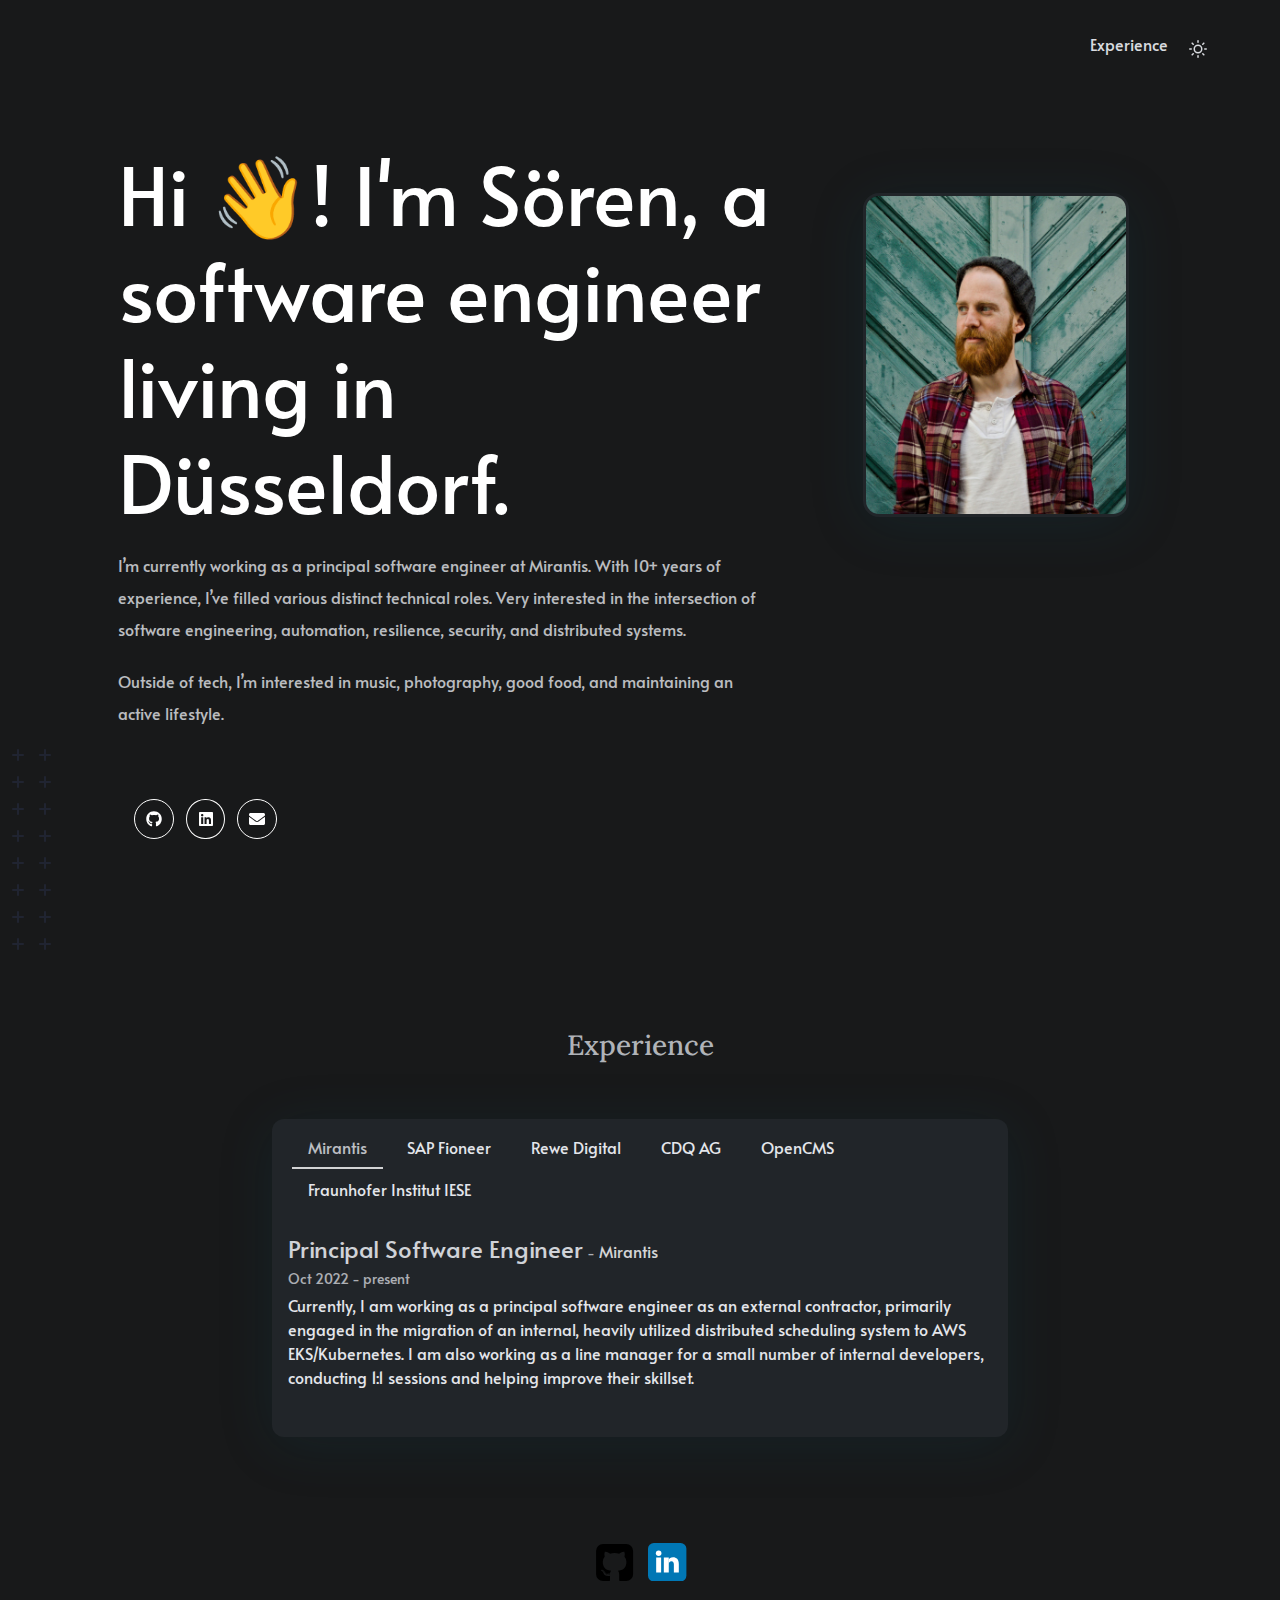
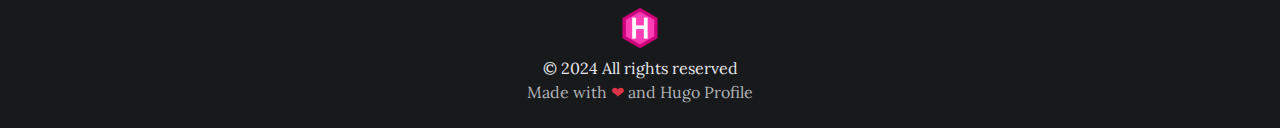
==== commit 47bdabb5: "Update" ====
--- a/index.html
+++ b/index.html
@@ -1,941 +1,271 @@
-<!DOCTYPE html>
-<html>
-
+<!doctype html><html>
 <head>
-	<meta name="generator" content="Hugo 0.85.0" /><meta charset="UTF-8">
-<meta name="viewport" content="width=device-width, initial-scale=1.0">
-<meta http-equiv="X-UA-Compatible" content="ie=edge">
-<meta http-equiv="Accept-CH" content="DPR, Viewport-Width, Width">
-<link rel="icon" href=/fav.png type="image/gif">
-
-
-<link rel="preconnect" href="https://fonts.googleapis.com">
-<link rel="preconnect" href="https://fonts.gstatic.com" crossorigin>
-<link rel="preload"
-      as="style"
-      href="https://fonts.googleapis.com/css2?family=Alata&family=Lora:ital,wght@0,400;0,500;0,600;0,700;1,400;1,500;1,600;1,700&family=Roboto:ital,wght@0,100;0,300;0,400;0,500;0,700;0,900;1,100;1,300;1,400;1,500;1,700;1,900&display=swap"
->
-<link rel="stylesheet"
-      href="https://fonts.googleapis.com/css2?family=Alata&family=Lora:ital,wght@0,400;0,500;0,600;0,700;1,400;1,500;1,600;1,700&family=Roboto:ital,wght@0,100;0,300;0,400;0,500;0,700;0,900;1,100;1,300;1,400;1,500;1,700;1,900&display=swap"
-      media="print" onload="this.media='all'" />
-<noscript>
-  <link
-          href="https://fonts.googleapis.com/css2?family=Alata&family=Lora:ital,wght@0,400;0,500;0,600;0,700;1,400;1,500;1,600;1,700&family=Roboto:ital,wght@0,100;0,300;0,400;0,500;0,700;0,900;1,100;1,300;1,400;1,500;1,700;1,900&display=swap"
-          rel="stylesheet">
-</noscript>
-
-
-<link rel="stylesheet" href="/css/font.css" media="all">
-
-
-
-<meta property="og:title" content="SÖREN SCHNEIDER" />
-<meta property="og:description" content="Text about my cool site" />
-<meta property="og:type" content="website" />
-<meta property="og:url" content="https://hugo-profile.netlify.app/" />
-
-
-<meta name="twitter:card" content="summary"/>
-<meta name="twitter:title" content="SÖREN SCHNEIDER"/>
-<meta name="twitter:description" content="Text about my cool site"/>
-
-
-<link rel="stylesheet" href="/bootstrap-5/css/bootstrap.min.css" media="all"><link rel="stylesheet" href="/css/header.css" media="all">
-<link rel="stylesheet" href="/css/footer.css" media="all">
-
-
-<link rel="stylesheet" href="/css/theme.css" media="all">
-
-
-
-
-<style>
-    :root {
-        --text-color: #343a40;
-        --text-secondary-color: #6c757d;
-        --background-color: #eaedf0;
-        --secondary-background-color: #64ffda1a;
-        --primary-color: #007bff;
-        --secondary-color: #f8f9fa;
-
-         
-        --text-color-dark: #e4e6eb;
-        --text-secondary-color-dark: #b0b3b8;
-        --background-color-dark: #18191a;
-        --secondary-background-color-dark: #212529;
-        --primary-color-dark: #ffffff;
-        --secondary-color-dark: #212529;
-    }
-    body {
-        font-size: 1rem;
-        font-weight: 400;
-        line-height: 1.5;
-        text-align: left;
-    }
-
-    html {
-        background-color: var(--background-color) !important;
-    }
-
-    body::-webkit-scrollbar {
-        width: .5em;
-        height: .5em;
-        background-color: var(--background-color);
-    }
-    
-    ::-webkit-scrollbar-track {
-        box-shadow: inset 0 0 6px var(--background-color);
-        border-radius: 1rem;
-    }
-    
-    ::-webkit-scrollbar-thumb {
-        border-radius: 1rem;
-        background-color: var(--secondary-color);
-        outline: 1px solid var(--background-color);
-    }
-
-    #search-content::-webkit-scrollbar {
-        width: .5em;
-        height: .1em;
-        background-color: var(--background-color);
-    }
-</style>
-
-<meta name="description" content=Text&#32;about&#32;my&#32;cool&#32;site>
-<link rel="stylesheet" href="/css/index.css" media="all">
-<link rel="stylesheet" href="/css/projects.css" media="all">
-
-
-<script defer src="/fontawesome-5/all-5.15.4.js"></script>
-
-  <title>
-SÖREN SCHNEIDER
-
-  </title>
+<meta name=generator content="Hugo 0.92.2"><meta charset=utf-8>
+<meta name=viewport content="width=device-width,initial-scale=1">
+<meta http-equiv=x-ua-compatible content="ie=edge">
+<meta http-equiv=accept-ch content="DPR, Viewport-Width, Width">
+<link rel=icon href=/fav.png type=image/gif>
+<link rel=preconnect href=https://fonts.googleapis.com>
+<link rel=preconnect href=https://fonts.gstatic.com crossorigin>
+<link rel=preload as=style href="https://fonts.googleapis.com/css2?family=Alata&family=Lora:ital,wght@0,400;0,500;0,600;0,700;1,400;1,500;1,600;1,700&family=Roboto:ital,wght@0,100;0,300;0,400;0,500;0,700;0,900;1,100;1,300;1,400;1,500;1,700;1,900&display=swap">
+<link rel=stylesheet href="https://fonts.googleapis.com/css2?family=Alata&family=Lora:ital,wght@0,400;0,500;0,600;0,700;1,400;1,500;1,600;1,700&family=Roboto:ital,wght@0,100;0,300;0,400;0,500;0,700;0,900;1,100;1,300;1,400;1,500;1,700;1,900&display=swap" media=print onload="this.media='all'">
+<noscript>
+<link href="https://fonts.googleapis.com/css2?family=Alata&family=Lora:ital,wght@0,400;0,500;0,600;0,700;1,400;1,500;1,600;1,700&family=Roboto:ital,wght@0,100;0,300;0,400;0,500;0,700;0,900;1,100;1,300;1,400;1,500;1,700;1,900&display=swap" rel=stylesheet>
+</noscript>
+<link rel=stylesheet href=/css/font.css media=all>
+<meta property="og:title" content="SÖREN SCHNEIDER">
+<meta property="og:description" content="Text about my cool site">
+<meta property="og:type" content="website">
+<meta property="og:url" content="https://www.soerenschneider.com/">
+<meta name=twitter:card content="summary">
+<meta name=twitter:title content="SÖREN SCHNEIDER">
+<meta name=twitter:description content="Text about my cool site">
+<link rel=stylesheet href=/bootstrap-5/css/bootstrap.min.css media=all><link rel=stylesheet href=/css/header.css media=all>
+<link rel=stylesheet href=/css/footer.css media=all>
+<link rel=stylesheet href=/css/theme.css media=all>
+<style>:root{--text-color:#343a40;--text-secondary-color:#6c757d;--background-color:#eaedf0;--secondary-background-color:#64ffda1a;--primary-color:#007bff;--secondary-color:#f8f9fa;--text-color-dark:#e4e6eb;--text-secondary-color-dark:#b0b3b8;--background-color-dark:#18191a;--secondary-background-color-dark:#212529;--primary-color-dark:#ffffff;--secondary-color-dark:#212529}body{font-size:1rem;font-weight:400;line-height:1.5;text-align:left}html{background-color:var(--background-color)!important}body::-webkit-scrollbar{width:.5em;height:.5em;background-color:var(--background-color)}::-webkit-scrollbar-track{box-shadow:inset 0 0 6px var(--background-color);border-radius:1rem}::-webkit-scrollbar-thumb{border-radius:1rem;background-color:var(--secondary-color);outline:1px solid var(--background-color)}#search-content::-webkit-scrollbar{width:.5em;height:.1em;background-color:var(--background-color)}</style>
+<meta name=description content="Text about my cool site">
+<link rel=stylesheet href=/css/index.css media=all>
+<link rel=stylesheet href=/css/projects.css media=all>
+<script defer src=/fontawesome-5/all-5.15.4.js></script>
+<title>
+SÖREN SCHNEIDER
+</title>
 </head>
-
-<body class="light">
-  
-  
-<script>
-    let localStorageValue = localStorage.getItem("pref-theme");
-    let mediaQuery = window.matchMedia('(prefers-color-scheme: dark)').matches;
-
-    switch (localStorageValue) {
-        case "dark":
-            document.body.classList.add('dark');
-            break;
-        case "light":
-            document.body.classList.remove('dark');
-            break;
-        default:
-            if (mediaQuery) {
-                document.body.classList.add('dark');
-            }
-            break;
-    }
-</script>
-
-
-
-<header>
-    <nav class="pt-3 navbar navbar-expand-lg animate">
-        <div class="container-fluid mx-xs-2 mx-sm-5 mx-md-5 mx-lg-5">
-            
-            <a class="navbar-brand primary-font text-wrap" href="/">
-                
-                
-                
-            </a>
-
-            
-
-            
-            <button class="navbar-toggler" type="button" data-bs-toggle="collapse" data-bs-target="#navbarContent"
-                aria-controls="navbarContent" aria-expanded="false" aria-label="Toggle navigation">
-                <svg aria-hidden="true" height="24" viewBox="0 0 16 16" version="1.1" width="24" data-view-component="true">
-                    <path fill-rule="evenodd" d="M1 2.75A.75.75 0 011.75 2h12.5a.75.75 0 110 1.5H1.75A.75.75 0 011 2.75zm0 5A.75.75 0 011.75 7h12.5a.75.75 0 110 1.5H1.75A.75.75 0 011 7.75zM1.75 12a.75.75 0 100 1.5h12.5a.75.75 0 100-1.5H1.75z"></path>
-                </svg>
-            </button>
-
-            
-            <div class="collapse navbar-collapse text-wrap primary-font" id="navbarContent">
-                <ul class="navbar-nav ms-auto text-center">
-                    
-
-                    
-
-                    
-                    <li class="nav-item navbar-text">
-                        <a class="nav-link" href="/#experience"
-                            aria-label="experience">
-                            Experience
-                        </a>
-                    </li>
-                    
-
-                    
-
-                    
-
-                    
-
-                    
-
-                    
-                    
-
-                    
-                    <li class="nav-item navbar-text">
-                        
-                        <div class="text-center">
-                            <button id="theme-toggle">
-                                <svg id="moon" xmlns="http://www.w3.org/2000/svg" width="24" height="24" viewBox="0 0 24 24" fill="none" stroke="currentColor" stroke-width="2" stroke-linecap="round" stroke-linejoin="round">
-                                    <path d="M21 12.79A9 9 0 1 1 11.21 3 7 7 0 0 0 21 12.79z"></path>
-                                </svg>
-                                <svg id="sun" xmlns="http://www.w3.org/2000/svg" width="24" height="24" viewBox="0 0 24 24" fill="none" stroke="currentColor" stroke-width="2" stroke-linecap="round" stroke-linejoin="round">
-                                    <circle cx="12" cy="12" r="5"></circle>
-                                    <line x1="12" y1="1" x2="12" y2="3"></line>
-                                    <line x1="12" y1="21" x2="12" y2="23"></line>
-                                    <line x1="4.22" y1="4.22" x2="5.64" y2="5.64"></line>
-                                    <line x1="18.36" y1="18.36" x2="19.78" y2="19.78"></line>
-                                    <line x1="1" y1="12" x2="3" y2="12"></line>
-                                    <line x1="21" y1="12" x2="23" y2="12"></line>
-                                    <line x1="4.22" y1="19.78" x2="5.64" y2="18.36"></line>
-                                    <line x1="18.36" y1="5.64" x2="19.78" y2="4.22"></line>
-                                </svg>
-                            </button>
-                        </div>
-                    </li>
-                    
-
-                </ul>
-
-            </div>
-        </div>
-    </nav>
-</header>
-<div id="content">
-<section id="hero" class="py-5 align-middle">
-    <div class="container px-3 px-sm-5 px-md-5 px-lg-5 pt-lg-3">
-        <div class="row">
-            <div class="col-sm-12 col-md-12 col-lg-8 content animate" id="primary-font">
-                <span class="subtitle">
-                    
-                </span>
-                <h2>
-                    Hi 👋! I&#39;m Sören, a software engineer living in Düsseldorf.
-                </h2>
-                <h3>
-                    
-                </h3>
-                <p class="hero-content">
-                    <p>I&rsquo;m currently working as a principal software engineer at Mirantis. With 10+ years of experience, I&rsquo;ve filled various distinct technical roles. Very interested in the intersection of software engineering, automation, resilience, security, and distributed systems.</p>
+<body class=light>
+<script>let localStorageValue=localStorage.getItem("pref-theme"),mediaQuery=window.matchMedia('(prefers-color-scheme: dark)').matches;switch(localStorageValue){case"dark":document.body.classList.add('dark');break;case"light":document.body.classList.remove('dark');break;default:mediaQuery&&document.body.classList.add('dark');break}</script>
+<header>
+<nav class="pt-3 navbar navbar-expand-lg animate">
+<div class="container-fluid mx-xs-2 mx-sm-5 mx-md-5 mx-lg-5">
+<a class="navbar-brand primary-font text-wrap" href=/>
+</a>
+<button class=navbar-toggler type=button data-bs-toggle=collapse data-bs-target=#navbarContent aria-controls=navbarContent aria-expanded=false aria-label="Toggle navigation"><svg aria-hidden="true" height="24" viewBox="0 0 16 16" width="24" data-view-component="true"><path fill-rule="evenodd" d="M1 2.75A.75.75.0 011.75 2h12.5a.75.75.0 110 1.5H1.75A.75.75.0 011 2.75zm0 5A.75.75.0 011.75 7h12.5a.75.75.0 110 1.5H1.75A.75.75.0 011 7.75zM1.75 12a.75.75.0 100 1.5h12.5a.75.75.0 100-1.5H1.75z"/></svg>
+</button>
+<div class="collapse navbar-collapse text-wrap primary-font" id=navbarContent>
+<ul class="navbar-nav ms-auto text-center">
+<li class="nav-item navbar-text">
+<a class=nav-link href=/#experience aria-label=experience>
+Experience
+</a>
+</li>
+<li class="nav-item navbar-text">
+<div class=text-center>
+<button id=theme-toggle><svg id="moon" xmlns="http://www.w3.org/2000/svg" width="24" height="24" viewBox="0 0 24 24" fill="none" stroke="currentcolor" stroke-width="2" stroke-linecap="round" stroke-linejoin="round"><path d="M21 12.79A9 9 0 1111.21 3 7 7 0 0021 12.79z"/></svg><svg id="sun" xmlns="http://www.w3.org/2000/svg" width="24" height="24" viewBox="0 0 24 24" fill="none" stroke="currentcolor" stroke-width="2" stroke-linecap="round" stroke-linejoin="round"><circle cx="12" cy="12" r="5"/><line x1="12" y1="1" x2="12" y2="3"/><line x1="12" y1="21" x2="12" y2="23"/><line x1="4.22" y1="4.22" x2="5.64" y2="5.64"/><line x1="18.36" y1="18.36" x2="19.78" y2="19.78"/><line x1="1" y1="12" x2="3" y2="12"/><line x1="21" y1="12" x2="23" y2="12"/><line x1="4.22" y1="19.78" x2="5.64" y2="18.36"/><line x1="18.36" y1="5.64" x2="19.78" y2="4.22"/></svg>
+</button>
+</div>
+</li>
+</ul>
+</div>
+</div>
+</nav>
+</header>
+<div id=content>
+<section id=hero class="py-5 align-middle">
+<div class="container px-3 px-sm-5 px-md-5 px-lg-5 pt-lg-3">
+<div class=row>
+<div class="col-sm-12 col-md-12 col-lg-8 content animate" id=primary-font>
+<span class=subtitle>
+</span>
+<h2>
+Hi 👋! I'm Sören, a software engineer living in Düsseldorf.
+</h2>
+<h3>
+</h3>
+<p class=hero-content>
+<p>I&rsquo;m currently working as a principal software engineer at Mirantis. With 10+ years of experience, I&rsquo;ve filled various distinct technical roles. Very interested in the intersection of software engineering, automation, resilience, security, and distributed systems.</p>
 <p>Outside of tech, I&rsquo;m interested in music, photography, good food, and maintaining an active lifestyle.</p>
-
-                </p>
-                <div class="row">
-                    <div class="col-auto h-100">
-                        
-                    </div>
-                    <div class="col-auto px-0 h-100"><span>
-    
-    <span class="px-1">
-        <a href="https://github.com/soerenschneider" target="_blank" class="btn social-icon">
-            <i class="fab fa-github"></i>
-        </a>
-    </span>
-    
-    <span class="px-1">
-        <a href="https://www.linkedin.com/in/soeren-schneider" target="_blank" class="btn social-icon">
-            <i class="fab fa-linkedin"></i>
-        </a>
-    </span>
-    
-    <span class="px-1">
-        <a href="mailto:website-2023@soerenschneider.com" target="_blank" class="btn social-icon">
-            <i class="fa fa-envelope"></i>
-        </a>
-    </span>
-    
-
-    
-</span></div>
-                </div>
-            </div>
-            <div class="col-sm-12 col-md-12 col-lg-4">
-                <div class="row justify-content-center">
-                    <div class="col-sm-12 col-md-9 pt-5 image animate px-5 px-md-5 px-lg-0 text-center">
-                        <img src="/img/portrait.jpg"
-                            class="img-thumbnail mx-auto"
-                            alt=""
-                        >
-                    </div>
-                </div>
-            </div>
-        </div>
-    </div>
-    
-    <div class="hero-bottom-svg d-md-block d-lg-block d-none">
-        <svg xmlns="http://www.w3.org/2000/svg" width="201" height="201" viewBox="0 0 201 201">
-            <g id="Group_1168" data-name="Group 1168" transform="translate(-384 -1392)">
-                <rect id="Rectangle_2206" data-name="Rectangle 2206" width="12" height="2" rx="1"
-                    transform="translate(391 1392) rotate(90)" fill="#282f49" />
-                <rect id="Rectangle_2271" data-name="Rectangle 2271" width="12" height="2" rx="1"
-                    transform="translate(391 1500) rotate(90)" fill="#282f49" />
-                <rect id="Rectangle_2238" data-name="Rectangle 2238" width="12" height="2" rx="1"
-                    transform="translate(391 1446) rotate(90)" fill="#282f49" />
-                <rect id="Rectangle_2278" data-name="Rectangle 2278" width="12" height="2" rx="1"
-                    transform="translate(391 1554) rotate(90)" fill="#282f49" />
-                <rect id="Rectangle_2222" data-name="Rectangle 2222" width="12" height="2" rx="1"
-                    transform="translate(391 1419) rotate(90)" fill="#282f49" />
-                <rect id="Rectangle_2272" data-name="Rectangle 2272" width="12" height="2" rx="1"
-                    transform="translate(391 1527) rotate(90)" fill="#282f49" />
-                <rect id="Rectangle_2241" data-name="Rectangle 2241" width="12" height="2" rx="1"
-                    transform="translate(391 1473) rotate(90)" fill="#282f49" />
-                <rect id="Rectangle_2288" data-name="Rectangle 2288" width="12" height="2" rx="1"
-                    transform="translate(391 1581) rotate(90)" fill="#282f49" />
-                <rect id="Rectangle_2214" data-name="Rectangle 2214" width="12" height="2" rx="1"
-                    transform="translate(499 1392) rotate(90)" fill="#282f49" />
-                <rect id="Rectangle_2289" data-name="Rectangle 2289" width="12" height="2" rx="1"
-                    transform="translate(499 1500) rotate(90)" fill="#282f49" />
-                <rect id="Rectangle_2256" data-name="Rectangle 2256" width="12" height="2" rx="1"
-                    transform="translate(499 1446) rotate(90)" fill="#282f49" />
-                <rect id="Rectangle_2290" data-name="Rectangle 2290" width="12" height="2" rx="1"
-                    transform="translate(499 1554) rotate(90)" fill="#282f49" />
-                <rect id="Rectangle_2231" data-name="Rectangle 2231" width="12" height="2" rx="1"
-                    transform="translate(499 1419) rotate(90)" fill="#282f49" />
-                <rect id="Rectangle_2291" data-name="Rectangle 2291" width="12" height="2" rx="1"
-                    transform="translate(499 1527) rotate(90)" fill="#282f49" />
-                <rect id="Rectangle_2257" data-name="Rectangle 2257" width="12" height="2" rx="1"
-                    transform="translate(499 1473) rotate(90)" fill="#282f49" />
-                <rect id="Rectangle_2292" data-name="Rectangle 2292" width="12" height="2" rx="1"
-                    transform="translate(499 1581) rotate(90)" fill="#282f49" />
-                <rect id="Rectangle_2210" data-name="Rectangle 2210" width="12" height="2" rx="1"
-                    transform="translate(445 1392) rotate(90)" fill="#282f49" />
-                <rect id="Rectangle_2279" data-name="Rectangle 2279" width="12" height="2" rx="1"
-                    transform="translate(445 1500) rotate(90)" fill="#282f49" />
-                <rect id="Rectangle_2248" data-name="Rectangle 2248" width="12" height="2" rx="1"
-                    transform="translate(445 1446) rotate(90)" fill="#282f49" />
-                <rect id="Rectangle_2280" data-name="Rectangle 2280" width="12" height="2" rx="1"
-                    transform="translate(445 1554) rotate(90)" fill="#282f49" />
-                <rect id="Rectangle_2226" data-name="Rectangle 2226" width="12" height="2" rx="1"
-                    transform="translate(445 1419) rotate(90)" fill="#282f49" />
-                <rect id="Rectangle_2281" data-name="Rectangle 2281" width="12" height="2" rx="1"
-                    transform="translate(445 1527) rotate(90)" fill="#282f49" />
-                <rect id="Rectangle_2249" data-name="Rectangle 2249" width="12" height="2" rx="1"
-                    transform="translate(445 1473) rotate(90)" fill="#282f49" />
-                <rect id="Rectangle_2293" data-name="Rectangle 2293" width="12" height="2" rx="1"
-                    transform="translate(445 1581) rotate(90)" fill="#282f49" />
-                <rect id="Rectangle_2219" data-name="Rectangle 2219" width="12" height="2" rx="1"
-                    transform="translate(553 1392) rotate(90)" fill="#282f49" />
-                <rect id="Rectangle_2310" data-name="Rectangle 2310" width="12" height="2" rx="1"
-                    transform="translate(553 1500) rotate(90)" fill="#282f49" />
-                <rect id="Rectangle_2262" data-name="Rectangle 2262" width="12" height="2" rx="1"
-                    transform="translate(553 1446) rotate(90)" fill="#282f49" />
-                <rect id="Rectangle_2311" data-name="Rectangle 2311" width="12" height="2" rx="1"
-                    transform="translate(553 1554) rotate(90)" fill="#282f49" />
-                <rect id="Rectangle_2232" data-name="Rectangle 2232" width="12" height="2" rx="1"
-                    transform="translate(553 1419) rotate(90)" fill="#282f49" />
-                <rect id="Rectangle_2312" data-name="Rectangle 2312" width="12" height="2" rx="1"
-                    transform="translate(553 1527) rotate(90)" fill="#282f49" />
-                <rect id="Rectangle_2263" data-name="Rectangle 2263" width="12" height="2" rx="1"
-                    transform="translate(553 1473) rotate(90)" fill="#282f49" />
-                <rect id="Rectangle_2313" data-name="Rectangle 2313" width="12" height="2" rx="1"
-                    transform="translate(553 1581) rotate(90)" fill="#282f49" />
-                <rect id="Rectangle_2209" data-name="Rectangle 2209" width="12" height="2" rx="1"
-                    transform="translate(418 1392) rotate(90)" fill="#282f49" />
-                <rect id="Rectangle_2273" data-name="Rectangle 2273" width="12" height="2" rx="1"
-                    transform="translate(418 1500) rotate(90)" fill="#282f49" />
-                <rect id="Rectangle_2242" data-name="Rectangle 2242" width="12" height="2" rx="1"
-                    transform="translate(418 1446) rotate(90)" fill="#282f49" />
-                <rect id="Rectangle_2282" data-name="Rectangle 2282" width="12" height="2" rx="1"
-                    transform="translate(418 1554) rotate(90)" fill="#282f49" />
-                <rect id="Rectangle_2223" data-name="Rectangle 2223" width="12" height="2" rx="1"
-                    transform="translate(418 1419) rotate(90)" fill="#282f49" />
-                <rect id="Rectangle_2274" data-name="Rectangle 2274" width="12" height="2" rx="1"
-                    transform="translate(418 1527) rotate(90)" fill="#282f49" />
-                <rect id="Rectangle_2243" data-name="Rectangle 2243" width="12" height="2" rx="1"
-                    transform="translate(418 1473) rotate(90)" fill="#282f49" />
-                <rect id="Rectangle_2294" data-name="Rectangle 2294" width="12" height="2" rx="1"
-                    transform="translate(418 1581) rotate(90)" fill="#282f49" />
-                <rect id="Rectangle_2217" data-name="Rectangle 2217" width="12" height="2" rx="1"
-                    transform="translate(526 1392) rotate(90)" fill="#282f49" />
-                <rect id="Rectangle_2314" data-name="Rectangle 2314" width="12" height="2" rx="1"
-                    transform="translate(526 1500) rotate(90)" fill="#282f49" />
-                <rect id="Rectangle_2258" data-name="Rectangle 2258" width="12" height="2" rx="1"
-                    transform="translate(526 1446) rotate(90)" fill="#282f49" />
-                <rect id="Rectangle_2315" data-name="Rectangle 2315" width="12" height="2" rx="1"
-                    transform="translate(526 1554) rotate(90)" fill="#282f49" />
-                <rect id="Rectangle_2233" data-name="Rectangle 2233" width="12" height="2" rx="1"
-                    transform="translate(526 1419) rotate(90)" fill="#282f49" />
-                <rect id="Rectangle_2316" data-name="Rectangle 2316" width="12" height="2" rx="1"
-                    transform="translate(526 1527) rotate(90)" fill="#282f49" />
-                <rect id="Rectangle_2259" data-name="Rectangle 2259" width="12" height="2" rx="1"
-                    transform="translate(526 1473) rotate(90)" fill="#282f49" />
-                <rect id="Rectangle_2317" data-name="Rectangle 2317" width="12" height="2" rx="1"
-                    transform="translate(526 1581) rotate(90)" fill="#282f49" />
-                <rect id="Rectangle_2211" data-name="Rectangle 2211" width="12" height="2" rx="1"
-                    transform="translate(472 1392) rotate(90)" fill="#282f49" />
-                <rect id="Rectangle_2295" data-name="Rectangle 2295" width="12" height="2" rx="1"
-                    transform="translate(472 1500) rotate(90)" fill="#282f49" />
-                <rect id="Rectangle_2250" data-name="Rectangle 2250" width="12" height="2" rx="1"
-                    transform="translate(472 1446) rotate(90)" fill="#282f49" />
-                <rect id="Rectangle_2296" data-name="Rectangle 2296" width="12" height="2" rx="1"
-                    transform="translate(472 1554) rotate(90)" fill="#282f49" />
-                <rect id="Rectangle_2227" data-name="Rectangle 2227" width="12" height="2" rx="1"
-                    transform="translate(472 1419) rotate(90)" fill="#282f49" />
-                <rect id="Rectangle_2297" data-name="Rectangle 2297" width="12" height="2" rx="1"
-                    transform="translate(472 1527) rotate(90)" fill="#282f49" />
-                <rect id="Rectangle_2251" data-name="Rectangle 2251" width="12" height="2" rx="1"
-                    transform="translate(472 1473) rotate(90)" fill="#282f49" />
-                <rect id="Rectangle_2298" data-name="Rectangle 2298" width="12" height="2" rx="1"
-                    transform="translate(472 1581) rotate(90)" fill="#282f49" />
-                <rect id="Rectangle_2221" data-name="Rectangle 2221" width="12" height="2" rx="1"
-                    transform="translate(580 1392) rotate(90)" fill="#282f49" />
-                <rect id="Rectangle_2318" data-name="Rectangle 2318" width="12" height="2" rx="1"
-                    transform="translate(580 1500) rotate(90)" fill="#282f49" />
-                <rect id="Rectangle_2264" data-name="Rectangle 2264" width="12" height="2" rx="1"
-                    transform="translate(580 1446) rotate(90)" fill="#282f49" />
-                <rect id="Rectangle_2319" data-name="Rectangle 2319" width="12" height="2" rx="1"
-                    transform="translate(580 1554) rotate(90)" fill="#282f49" />
-                <rect id="Rectangle_2236" data-name="Rectangle 2236" width="12" height="2" rx="1"
-                    transform="translate(580 1419) rotate(90)" fill="#282f49" />
-                <rect id="Rectangle_2320" data-name="Rectangle 2320" width="12" height="2" rx="1"
-                    transform="translate(580 1527) rotate(90)" fill="#282f49" />
-                <rect id="Rectangle_2265" data-name="Rectangle 2265" width="12" height="2" rx="1"
-                    transform="translate(580 1473) rotate(90)" fill="#282f49" />
-                <rect id="Rectangle_2321" data-name="Rectangle 2321" width="12" height="2" rx="1"
-                    transform="translate(580 1581) rotate(90)" fill="#282f49" />
-                <rect id="Rectangle_2207" data-name="Rectangle 2207" width="12" height="2" rx="1"
-                    transform="translate(396 1399) rotate(-180)" fill="#282f49" />
-                <rect id="Rectangle_2270" data-name="Rectangle 2270" width="12" height="2" rx="1"
-                    transform="translate(396 1507) rotate(-180)" fill="#282f49" />
-                <rect id="Rectangle_2239" data-name="Rectangle 2239" width="12" height="2" rx="1"
-                    transform="translate(396 1453) rotate(-180)" fill="#282f49" />
-                <rect id="Rectangle_2283" data-name="Rectangle 2283" width="12" height="2" rx="1"
-                    transform="translate(396 1561) rotate(-180)" fill="#282f49" />
-                <rect id="Rectangle_2224" data-name="Rectangle 2224" width="12" height="2" rx="1"
-                    transform="translate(396 1426) rotate(-180)" fill="#282f49" />
-                <rect id="Rectangle_2275" data-name="Rectangle 2275" width="12" height="2" rx="1"
-                    transform="translate(396 1534) rotate(-180)" fill="#282f49" />
-                <rect id="Rectangle_2244" data-name="Rectangle 2244" width="12" height="2" rx="1"
-                    transform="translate(396 1480) rotate(-180)" fill="#282f49" />
-                <rect id="Rectangle_2299" data-name="Rectangle 2299" width="12" height="2" rx="1"
-                    transform="translate(396 1588) rotate(-180)" fill="#282f49" />
-                <rect id="Rectangle_2215" data-name="Rectangle 2215" width="12" height="2" rx="1"
-                    transform="translate(504 1399) rotate(-180)" fill="#282f49" />
-                <rect id="Rectangle_2300" data-name="Rectangle 2300" width="12" height="2" rx="1"
-                    transform="translate(504 1507) rotate(-180)" fill="#282f49" />
-                <rect id="Rectangle_2252" data-name="Rectangle 2252" width="12" height="2" rx="1"
-                    transform="translate(504 1453) rotate(-180)" fill="#282f49" />
-                <rect id="Rectangle_2301" data-name="Rectangle 2301" width="12" height="2" rx="1"
-                    transform="translate(504 1561) rotate(-180)" fill="#282f49" />
-                <rect id="Rectangle_2228" data-name="Rectangle 2228" width="12" height="2" rx="1"
-                    transform="translate(504 1426) rotate(-180)" fill="#282f49" />
-                <rect id="Rectangle_2302" data-name="Rectangle 2302" width="12" height="2" rx="1"
-                    transform="translate(504 1534) rotate(-180)" fill="#282f49" />
-                <rect id="Rectangle_2253" data-name="Rectangle 2253" width="12" height="2" rx="1"
-                    transform="translate(504 1480) rotate(-180)" fill="#282f49" />
-                <rect id="Rectangle_2303" data-name="Rectangle 2303" width="12" height="2" rx="1"
-                    transform="translate(504 1588) rotate(-180)" fill="#282f49" />
-                <rect id="Rectangle_2212" data-name="Rectangle 2212" width="12" height="2" rx="1"
-                    transform="translate(450 1399) rotate(-180)" fill="#282f49" />
-                <rect id="Rectangle_2284" data-name="Rectangle 2284" width="12" height="2" rx="1"
-                    transform="translate(450 1507) rotate(-180)" fill="#282f49" />
-                <rect id="Rectangle_2245" data-name="Rectangle 2245" width="12" height="2" rx="1"
-                    transform="translate(450 1453) rotate(-180)" fill="#282f49" />
-                <rect id="Rectangle_2285" data-name="Rectangle 2285" width="12" height="2" rx="1"
-                    transform="translate(450 1561) rotate(-180)" fill="#282f49" />
-                <rect id="Rectangle_2229" data-name="Rectangle 2229" width="12" height="2" rx="1"
-                    transform="translate(450 1426) rotate(-180)" fill="#282f49" />
-                <rect id="Rectangle_2286" data-name="Rectangle 2286" width="12" height="2" rx="1"
-                    transform="translate(450 1534) rotate(-180)" fill="#282f49" />
-                <rect id="Rectangle_2246" data-name="Rectangle 2246" width="12" height="2" rx="1"
-                    transform="translate(450 1480) rotate(-180)" fill="#282f49" />
-                <rect id="Rectangle_2304" data-name="Rectangle 2304" width="12" height="2" rx="1"
-                    transform="translate(450 1588) rotate(-180)" fill="#282f49" />
-                <rect id="Rectangle_2218" data-name="Rectangle 2218" width="12" height="2" rx="1"
-                    transform="translate(558 1399) rotate(-180)" fill="#282f49" />
-                <rect id="Rectangle_2322" data-name="Rectangle 2322" width="12" height="2" rx="1"
-                    transform="translate(558 1507) rotate(-180)" fill="#282f49" />
-                <rect id="Rectangle_2266" data-name="Rectangle 2266" width="12" height="2" rx="1"
-                    transform="translate(558 1453) rotate(-180)" fill="#282f49" />
-                <rect id="Rectangle_2323" data-name="Rectangle 2323" width="12" height="2" rx="1"
-                    transform="translate(558 1561) rotate(-180)" fill="#282f49" />
-                <rect id="Rectangle_2234" data-name="Rectangle 2234" width="12" height="2" rx="1"
-                    transform="translate(558 1426) rotate(-180)" fill="#282f49" />
-                <rect id="Rectangle_2324" data-name="Rectangle 2324" width="12" height="2" rx="1"
-                    transform="translate(558 1534) rotate(-180)" fill="#282f49" />
-                <rect id="Rectangle_2267" data-name="Rectangle 2267" width="12" height="2" rx="1"
-                    transform="translate(558 1480) rotate(-180)" fill="#282f49" />
-                <rect id="Rectangle_2325" data-name="Rectangle 2325" width="12" height="2" rx="1"
-                    transform="translate(558 1588) rotate(-180)" fill="#282f49" />
-                <rect id="Rectangle_2208" data-name="Rectangle 2208" width="12" height="2" rx="1"
-                    transform="translate(423 1399) rotate(-180)" fill="#282f49" />
-                <rect id="Rectangle_2276" data-name="Rectangle 2276" width="12" height="2" rx="1"
-                    transform="translate(423 1507) rotate(-180)" fill="#282f49" />
-                <rect id="Rectangle_2240" data-name="Rectangle 2240" width="12" height="2" rx="1"
-                    transform="translate(423 1453) rotate(-180)" fill="#282f49" />
-                <rect id="Rectangle_2287" data-name="Rectangle 2287" width="12" height="2" rx="1"
-                    transform="translate(423 1561) rotate(-180)" fill="#282f49" />
-                <rect id="Rectangle_2225" data-name="Rectangle 2225" width="12" height="2" rx="1"
-                    transform="translate(423 1426) rotate(-180)" fill="#282f49" />
-                <rect id="Rectangle_2277" data-name="Rectangle 2277" width="12" height="2" rx="1"
-                    transform="translate(423 1534) rotate(-180)" fill="#282f49" />
-                <rect id="Rectangle_2247" data-name="Rectangle 2247" width="12" height="2" rx="1"
-                    transform="translate(423 1480) rotate(-180)" fill="#282f49" />
-                <rect id="Rectangle_2305" data-name="Rectangle 2305" width="12" height="2" rx="1"
-                    transform="translate(423 1588) rotate(-180)" fill="#282f49" />
-                <rect id="Rectangle_2216" data-name="Rectangle 2216" width="12" height="2" rx="1"
-                    transform="translate(531 1399) rotate(-180)" fill="#282f49" />
-                <rect id="Rectangle_2326" data-name="Rectangle 2326" width="12" height="2" rx="1"
-                    transform="translate(531 1507) rotate(-180)" fill="#282f49" />
-                <rect id="Rectangle_2260" data-name="Rectangle 2260" width="12" height="2" rx="1"
-                    transform="translate(531 1453) rotate(-180)" fill="#282f49" />
-                <rect id="Rectangle_2327" data-name="Rectangle 2327" width="12" height="2" rx="1"
-                    transform="translate(531 1561) rotate(-180)" fill="#282f49" />
-                <rect id="Rectangle_2235" data-name="Rectangle 2235" width="12" height="2" rx="1"
-                    transform="translate(531 1426) rotate(-180)" fill="#282f49" />
-                <rect id="Rectangle_2328" data-name="Rectangle 2328" width="12" height="2" rx="1"
-                    transform="translate(531 1534) rotate(-180)" fill="#282f49" />
-                <rect id="Rectangle_2261" data-name="Rectangle 2261" width="12" height="2" rx="1"
-                    transform="translate(531 1480) rotate(-180)" fill="#282f49" />
-                <rect id="Rectangle_2329" data-name="Rectangle 2329" width="12" height="2" rx="1"
-                    transform="translate(531 1588) rotate(-180)" fill="#282f49" />
-                <rect id="Rectangle_2213" data-name="Rectangle 2213" width="12" height="2" rx="1"
-                    transform="translate(477 1399) rotate(-180)" fill="#282f49" />
-                <rect id="Rectangle_2306" data-name="Rectangle 2306" width="12" height="2" rx="1"
-                    transform="translate(477 1507) rotate(-180)" fill="#282f49" />
-                <rect id="Rectangle_2254" data-name="Rectangle 2254" width="12" height="2" rx="1"
-                    transform="translate(477 1453) rotate(-180)" fill="#282f49" />
-                <rect id="Rectangle_2307" data-name="Rectangle 2307" width="12" height="2" rx="1"
-                    transform="translate(477 1561) rotate(-180)" fill="#282f49" />
-                <rect id="Rectangle_2230" data-name="Rectangle 2230" width="12" height="2" rx="1"
-                    transform="translate(477 1426) rotate(-180)" fill="#282f49" />
-                <rect id="Rectangle_2308" data-name="Rectangle 2308" width="12" height="2" rx="1"
-                    transform="translate(477 1534) rotate(-180)" fill="#282f49" />
-                <rect id="Rectangle_2255" data-name="Rectangle 2255" width="12" height="2" rx="1"
-                    transform="translate(477 1480) rotate(-180)" fill="#282f49" />
-                <rect id="Rectangle_2309" data-name="Rectangle 2309" width="12" height="2" rx="1"
-                    transform="translate(477 1588) rotate(-180)" fill="#282f49" />
-                <rect id="Rectangle_2220" data-name="Rectangle 2220" width="12" height="2" rx="1"
-                    transform="translate(585 1399) rotate(-180)" fill="#282f49" />
-                <rect id="Rectangle_2330" data-name="Rectangle 2330" width="12" height="2" rx="1"
-                    transform="translate(585 1507) rotate(-180)" fill="#282f49" />
-                <rect id="Rectangle_2268" data-name="Rectangle 2268" width="12" height="2" rx="1"
-                    transform="translate(585 1453) rotate(-180)" fill="#282f49" />
-                <rect id="Rectangle_2331" data-name="Rectangle 2331" width="12" height="2" rx="1"
-                    transform="translate(585 1561) rotate(-180)" fill="#282f49" />
-                <rect id="Rectangle_2237" data-name="Rectangle 2237" width="12" height="2" rx="1"
-                    transform="translate(585 1426) rotate(-180)" fill="#282f49" />
-                <rect id="Rectangle_2332" data-name="Rectangle 2332" width="12" height="2" rx="1"
-                    transform="translate(585 1534) rotate(-180)" fill="#282f49" />
-                <rect id="Rectangle_2269" data-name="Rectangle 2269" width="12" height="2" rx="1"
-                    transform="translate(585 1480) rotate(-180)" fill="#282f49" />
-                <rect id="Rectangle_2333" data-name="Rectangle 2333" width="12" height="2" rx="1"
-                    transform="translate(585 1588) rotate(-180)" fill="#282f49" />
-            </g>
-        </svg>
-    </div>
-    
-</section>
-
-<section id="experience" class="py-5">
-    <div class="container">
-        <h3 class="text-center">Experience</h3>
-        <div class="row justify-content-center">
-            <div class="col-sm-12 col-md-8 col-lg-8 py-5">
-                <div class="experience-container px-3 pt-2">
-                    <ul class="nav nav-pills mb-3 bg-transparent primary-font" id="pills-tab" role="tablist">
-                        
-                        
-                        <li class="nav-item px-1 bg-transparent" role="presentation">
-                            <div 
-                                class="nav-link active bg-transparent" 
-                                aria-selected="true" 
-                                role="tab" 
-                                data-bs-toggle="pill"
-                                id='Mirantis-Oct-2022---present-tab'
-                                data-bs-target='#pills-Mirantis-Oct-2022---present'
-                                aria-controls='Mirantis-Oct-2022---present' 
-                            >
-                                Mirantis
-                            </div>
-                        </li>
-                        
-                        
-                        
-                        <li class="nav-item px-1 bg-transparent" role="presentation">
-                            <div 
-                                class="nav-link bg-transparent" 
-                                aria-selected="true" 
-                                role="tab" 
-                                data-bs-toggle="pill"
-                                id='SAP-Fioneer-Dec-2021---Oct-2022-tab'
-                                data-bs-target='#pills-SAP-Fioneer-Dec-2021---Oct-2022' 
-                                aria-controls='SAP-Fioneer-Dec-2021---Oct-2022'
-                            >
-                                SAP Fioneer
-                            </div>
-                        </li>
-                        
-                        
-                        
-                        <li class="nav-item px-1 bg-transparent" role="presentation">
-                            <div 
-                                class="nav-link bg-transparent" 
-                                aria-selected="true" 
-                                role="tab" 
-                                data-bs-toggle="pill"
-                                id='Rewe-Digital-Nov-2018---Dec-2021-tab'
-                                data-bs-target='#pills-Rewe-Digital-Nov-2018---Dec-2021' 
-                                aria-controls='Rewe-Digital-Nov-2018---Dec-2021'
-                            >
-                                Rewe Digital
-                            </div>
-                        </li>
-                        
-                        
-                        
-                        <li class="nav-item px-1 bg-transparent" role="presentation">
-                            <div 
-                                class="nav-link bg-transparent" 
-                                aria-selected="true" 
-                                role="tab" 
-                                data-bs-toggle="pill"
-                                id='CDQ-AG-Jan-2015---Nov-2018-tab'
-                                data-bs-target='#pills-CDQ-AG-Jan-2015---Nov-2018' 
-                                aria-controls='CDQ-AG-Jan-2015---Nov-2018'
-                            >
-                                CDQ AG
-                            </div>
-                        </li>
-                        
-                        
-                        
-                        <li class="nav-item px-1 bg-transparent" role="presentation">
-                            <div 
-                                class="nav-link bg-transparent" 
-                                aria-selected="true" 
-                                role="tab" 
-                                data-bs-toggle="pill"
-                                id='OpenCMS-Aug-2013---Dec-2014-tab'
-                                data-bs-target='#pills-OpenCMS-Aug-2013---Dec-2014' 
-                                aria-controls='OpenCMS-Aug-2013---Dec-2014'
-                            >
-                                OpenCMS
-                            </div>
-                        </li>
-                        
-                        
-                        
-                        <li class="nav-item px-1 bg-transparent" role="presentation">
-                            <div 
-                                class="nav-link bg-transparent" 
-                                aria-selected="true" 
-                                role="tab" 
-                                data-bs-toggle="pill"
-                                id='Fraunhofer-Institut-IESE-Feb-2008---Jun-2013-tab'
-                                data-bs-target='#pills-Fraunhofer-Institut-IESE-Feb-2008---Jun-2013' 
-                                aria-controls='Fraunhofer-Institut-IESE-Feb-2008---Jun-2013'
-                            >
-                                Fraunhofer Institut IESE
-                            </div>
-                        </li>
-                        
-                        
-                    </ul>
-                    <div class="tab-content pb-5 pt-2 bg-transparent primary-font" id="pills-tabContent">
-                        
-                        
-                        <div 
-                            class="tab-pane fade show active bg-transparent" 
-                            role="tabpanel"
-                            id='pills-Mirantis-Oct-2022---present'
-                            aria-labelledby='pills-Mirantis-Oct-2022---present-tab'
-                        >
-                            <div>
-                                <span class="h4">Principal Software Engineer</span>
-                                <small>-</small>
-                                <a href="https://example.com" target="_blank">Mirantis</a>
-                                <div class="pb-1">
-                                    <small>Oct 2022 - present</small>
-                                    
-                                </div>
-
-                                
-                            </div>
-
-                            Currently, I am working as a principal software engineer as an external contractor, primarily engaged in the migration of an internal, heavily utilized distributed scheduling system to AWS EKS/Kubernetes. I am also working as a line manager for a small number of internal developers, conducting 1:1 sessions and helping improve their skillset.
-                        </div>
-                        
-                        
-                        
-                        <div 
-                            class="tab-pane fade bg-transparent" 
-                            role="tabpanel"
-                            id='pills-SAP-Fioneer-Dec-2021---Oct-2022'
-                            aria-labelledby='pills-SAP-Fioneer-Dec-2021---Oct-2022-tab'
-                        >
-                            <div>
-                                <span class="h4">Senior Cloud Engineer</span>
-                                <small>-</small>
-                                <a href="https://example.com" target="_blank">SAP Fioneer</a>
-                                
-                                <div class="pb-1">
-                                    <small>Dec 2021 - Oct 2022</small>
-                                    
-                                </div>
-                                
-                                
-                            </div>
-
-                            <div class="pt-2">
-                                I established IaC principles to facilitate scalable management of both the company&rsquo;s Azure tenants and their GitHub Enterprise offering. Additionally, I set up infrastructural aspects of SAP Fioneer&rsquo;s Commercial Lending product.
-                            </div>
-                        </div>
-                        
-                        
-                        
-                        <div 
-                            class="tab-pane fade bg-transparent" 
-                            role="tabpanel"
-                            id='pills-Rewe-Digital-Nov-2018---Dec-2021'
-                            aria-labelledby='pills-Rewe-Digital-Nov-2018---Dec-2021-tab'
-                        >
-                            <div>
-                                <span class="h4">Cloud Engineer</span>
-                                <small>-</small>
-                                <a href="https://www.rewe-digital.com" target="_blank">Rewe Digital</a>
-                                
-                                <div class="pb-1">
-                                    <small>Nov 2018 - Dec 2021</small>
-                                    
-                                </div>
-                                
-                                
-                            </div>
-
-                            <div class="pt-2">
-                                I contributed to the development and enhancement of the company&rsquo;s large fulfillment platform on Google Cloud. Also, I took the lead in establishing a Chaos Engineering special interest group and introduced resilience methodologies on a company-wide scope in collaboration with my team.
-                            </div>
-                        </div>
-                        
-                        
-                        
-                        <div 
-                            class="tab-pane fade bg-transparent" 
-                            role="tabpanel"
-                            id='pills-CDQ-AG-Jan-2015---Nov-2018'
-                            aria-labelledby='pills-CDQ-AG-Jan-2015---Nov-2018-tab'
-                        >
-                            <div>
-                                <span class="h4">Software Architect (15-17) / Head of Cloud transformation (17-19)</span>
-                                <small>-</small>
-                                <a href="https://www.cdq.com" target="_blank">CDQ AG</a>
-                                
-                                <div class="pb-1">
-                                    <small>Jan 2015 - Nov 2018</small>
-                                    
-                                </div>
-                                
-                                
-                            </div>
-
-                            <div class="pt-2">
-                                I architected and realized the entire data sharing platform for the startup as the first technical hire which enabled us to get funding and grow the company. After a role change I became responsible for the planning and migration / adaption of all components to AWS.
-                            </div>
-                        </div>
-                        
-                        
-                        
-                        <div 
-                            class="tab-pane fade bg-transparent" 
-                            role="tabpanel"
-                            id='pills-OpenCMS-Aug-2013---Dec-2014'
-                            aria-labelledby='pills-OpenCMS-Aug-2013---Dec-2014-tab'
-                        >
-                            <div>
-                                <span class="h4">Software Developer</span>
-                                <small>-</small>
-                                <a href="http://www.opencms.org/en/" target="_blank">OpenCMS</a>
-                                
-                                <div class="pb-1">
-                                    <small>Aug 2013 - Dec 2014</small>
-                                    
-                                </div>
-                                
-                                
-                            </div>
-
-                            <div class="pt-2">
-                                Being driven by the idealistic motive of getting paid working on Open Source software, I got my first full-time job working as a software developer on OpenCMS.
-                            </div>
-                        </div>
-                        
-                        
-                        
-                        <div 
-                            class="tab-pane fade bg-transparent" 
-                            role="tabpanel"
-                            id='pills-Fraunhofer-Institut-IESE-Feb-2008---Jun-2013'
-                            aria-labelledby='pills-Fraunhofer-Institut-IESE-Feb-2008---Jun-2013-tab'
-                        >
-                            <div>
-                                <span class="h4">Research Assistant</span>
-                                <small>-</small>
-                                <a href="https://www.iese.fraunhofer.de" target="_blank">Fraunhofer Institut IESE</a>
-                                
-                                <div class="pb-1">
-                                    <small>Feb 2008 - Jun 2013</small>
-                                    
-                                </div>
-                                
-                                
-                            </div>
-
-                            <div class="pt-2">
-                                I initiated my professional journey and acquired foundational experience in a corporate and scientific setting.
-                            </div>
-                        </div>
-                        
-                        
-                    </div>
-                </div>
-            </div>
-        </div>
-    </div>
-</section>
-
-
-
-
-<svg xmlns="http://www.w3.org/2000/svg" style="display: none;">
-  <symbol id="check-circle-fill" viewBox="0 0 16 16">
-    <path d="M16 8A8 8 0 1 1 0 8a8 8 0 0 1 16 0zm-3.97-3.03a.75.75 0 0 0-1.08.022L7.477 9.417 5.384 7.323a.75.75 0 0 0-1.06 1.06L6.97 11.03a.75.75 0 0 0 1.079-.02l3.992-4.99a.75.75 0 0 0-.01-1.05z"/>
-  </symbol>
-  <symbol id="info-fill" viewBox="0 0 16 16">
-    <path d="M8 16A8 8 0 1 0 8 0a8 8 0 0 0 0 16zm.93-9.412-1 4.705c-.07.34.029.533.304.533.194 0 .487-.07.686-.246l-.088.416c-.287.346-.92.598-1.465.598-.703 0-1.002-.422-.808-1.319l.738-3.468c.064-.293.006-.399-.287-.47l-.451-.081.082-.381 2.29-.287zM8 5.5a1 1 0 1 1 0-2 1 1 0 0 1 0 2z"/>
-  </symbol>
-  <symbol id="exclamation-triangle-fill" viewBox="0 0 16 16">
-    <path d="M8.982 1.566a1.13 1.13 0 0 0-1.96 0L.165 13.233c-.457.778.091 1.767.98 1.767h13.713c.889 0 1.438-.99.98-1.767L8.982 1.566zM8 5c.535 0 .954.462.9.995l-.35 3.507a.552.552 0 0 1-1.1 0L7.1 5.995A.905.905 0 0 1 8 5zm.002 6a1 1 0 1 1 0 2 1 1 0 0 1 0-2z"/>
-  </symbol>
-</svg>
-
-  </div><footer>
-    
- 
-
-<div class="text-center pt-2">
-    
-    <span class="px-1">
-        <a href="https://github.com/soerenschneider" aria-label="github">
-            <svg xmlns="http://www.w3.org/2000/svg" width="2.7em" height="2.7em" viewBox="0 0 1792 1792">
-                <path
-                    d="M522 1352q-8 9-20-3-13-11-4-19 8-9 20 3 12 11 4 19zm-42-61q9 12 0 19-8 6-17-7t0-18q9-7 17 6zm-61-60q-5 7-13 2-10-5-7-12 3-5 13-2 10 5 7 12zm31 34q-6 7-16-3-9-11-2-16 6-6 16 3 9 11 2 16zm129 112q-4 12-19 6-17-4-13-15t19-7q16 5 13 16zm63 5q0 11-16 11-17 2-17-11 0-11 16-11 17-2 17 11zm58-10q2 10-14 14t-18-8 14-15q16-2 18 9zm964-956v960q0 119-84.5 203.5t-203.5 84.5h-224q-16 0-24.5-1t-19.5-5-16-14.5-5-27.5v-239q0-97-52-142 57-6 102.5-18t94-39 81-66.5 53-105 20.5-150.5q0-121-79-206 37-91-8-204-28-9-81 11t-92 44l-38 24q-93-26-192-26t-192 26q-16-11-42.5-27t-83.5-38.5-86-13.5q-44 113-7 204-79 85-79 206 0 85 20.5 150t52.5 105 80.5 67 94 39 102.5 18q-40 36-49 103-21 10-45 15t-57 5-65.5-21.5-55.5-62.5q-19-32-48.5-52t-49.5-24l-20-3q-21 0-29 4.5t-5 11.5 9 14 13 12l7 5q22 10 43.5 38t31.5 51l10 23q13 38 44 61.5t67 30 69.5 7 55.5-3.5l23-4q0 38 .5 103t.5 68q0 22-11 33.5t-22 13-33 1.5h-224q-119 0-203.5-84.5t-84.5-203.5v-960q0-119 84.5-203.5t203.5-84.5h960q119 0 203.5 84.5t84.5 203.5z" />
-
-                <metadata>
-                    <rdf:RDF xmlns:rdf="http://www.w3.org/1999/02/22-rdf-syntax-ns#"
-                        xmlns:rdfs="http://www.w3.org/2000/01/rdf-schema#" xmlns:dc="http://purl.org/dc/elements/1.1/">
-                        <rdf:Description about="https://iconscout.com/legal#licenses"
-                            dc:title="Github, Online, Project, Hosting, Square"
-                            dc:description="Github, Online, Project, Hosting, Square" dc:publisher="Iconscout"
-                            dc:date="2016-12-14" dc:format="image/svg+xml" dc:language="en">
-                            <dc:creator>
-                                <rdf:Bag>
-                                    <rdf:li>Font Awesome</rdf:li>
-                                </rdf:Bag>
-                            </dc:creator>
-                        </rdf:Description>
-                    </rdf:RDF>
-                </metadata>
-            </svg>
-        </a>
-    </span>
-    
-
-    
-    <span class="px-1">
-        <a href="https://www.linkedin.com/in/soeren-schneider" aria-label="linkedin">
-            <svg xmlns="http://www.w3.org/2000/svg" width='2.4em' height='2.4em' fill="#fff" aria-label="LinkedIn"
-                viewBox="0 0 512 512">
-                <rect width="512" height="512" fill="#0077b5" rx="15%" />
-                <circle cx="142" cy="138" r="37" />
-                <path stroke="#fff" stroke-width="66" d="M244 194v198M142 194v198" />
-                <path d="M276 282c0-20 13-40 36-40 24 0 33 18 33 45v105h66V279c0-61-32-89-76-89-34 0-51 19-59 32" />
-            </svg>
-        </a>
-    </span>
-    
-
-    
-
-    
-
-    
-</div><div class="container py-4">
-    <div class="row justify-content-center">
-        <div class="col-md-4 text-center">
-            <div class="pb-2">
-                <a href="https://hugo-profile.netlify.app" title="SÖREN SCHNEIDER">
-                    <img alt="Footer logo" src="/fav.png"
-                        height="40px" width="40px">
-                </a>
-            </div>
-            &copy; 2024  All rights reserved
-            <div class="text-secondary">
-                Made with
-                <span class="text-danger">
-                    &#10084;
-                </span>
-                and
-                <a href="https://github.com/gurusabarish/hugo-profile" target="_blank"
-                    title="Designed and developed by gurusabarish">
-                    Hugo Profile
-                </a>
-            </div>
-        </div>
-    </div>
-</div></footer><script src="/bootstrap-5/js/bootstrap.bundle.min.js"></script>
-<script>
-    if (document.body.className.includes("light")) {
-        document.body.classList.add('dark');
-        localStorage.setItem("pref-theme", 'dark');
-    }
-</script>
-<script>
-    document.getElementById("theme-toggle").addEventListener("click", () => {
-        if (document.body.className.includes("dark")) {
-            document.body.classList.remove('dark');
-            localStorage.setItem("pref-theme", 'light');
-        } else {
-            document.body.classList.add('dark');
-            localStorage.setItem("pref-theme", 'dark');
-        }
-    })
-
-    var tooltipTriggerList = [].slice.call(document.querySelectorAll('[data-bs-toggle="tooltip"]'))
-    var tooltipList = tooltipTriggerList.map(function (tooltipTriggerEl) {
-        return new bootstrap.Tooltip(tooltipTriggerEl)
-    })
-
-</script>
-
-
-
-
-
-
-
-
-
-
-
-
-  <section id="search-content" class="py-2">
-    <div class="container" id="search-results"></div>
-  </section>
+</p>
+<div class=row>
+<div class="col-auto h-100">
+</div>
+<div class="col-auto px-0 h-100"><span>
+<span class=px-1>
+<a href=https://github.com/soerenschneider target=_blank class="btn social-icon">
+<i class="fab fa-github"></i>
+</a>
+</span>
+<span class=px-1>
+<a href=https://www.linkedin.com/in/soeren-schneider target=_blank class="btn social-icon">
+<i class="fab fa-linkedin"></i>
+</a>
+</span>
+<span class=px-1>
+<a href=mailto:website-2023@soerenschneider.com target=_blank class="btn social-icon">
+<i class="fa fa-envelope"></i>
+</a>
+</span>
+</span></div>
+</div>
+</div>
+<div class="col-sm-12 col-md-12 col-lg-4">
+<div class="row justify-content-center">
+<div class="col-sm-12 col-md-9 pt-5 image animate px-5 px-md-5 px-lg-0 text-center">
+<img src=/img/portrait.jpg class="img-thumbnail mx-auto" alt>
+</div>
+</div>
+</div>
+</div>
+</div>
+<div class="hero-bottom-svg d-md-block d-lg-block d-none"><svg xmlns="http://www.w3.org/2000/svg" width="201" height="201" viewBox="0 0 201 201"><g id="Group_1168" data-name="Group 1168" transform="translate(-384 -1392)"><rect id="Rectangle_2206" data-name="Rectangle 2206" width="12" height="2" rx="1" transform="translate(391 1392) rotate(90)" fill="#282f49"/><rect id="Rectangle_2271" data-name="Rectangle 2271" width="12" height="2" rx="1" transform="translate(391 1500) rotate(90)" fill="#282f49"/><rect id="Rectangle_2238" data-name="Rectangle 2238" width="12" height="2" rx="1" transform="translate(391 1446) rotate(90)" fill="#282f49"/><rect id="Rectangle_2278" data-name="Rectangle 2278" width="12" height="2" rx="1" transform="translate(391 1554) rotate(90)" fill="#282f49"/><rect id="Rectangle_2222" data-name="Rectangle 2222" width="12" height="2" rx="1" transform="translate(391 1419) rotate(90)" fill="#282f49"/><rect id="Rectangle_2272" data-name="Rectangle 2272" width="12" height="2" rx="1" transform="translate(391 1527) rotate(90)" fill="#282f49"/><rect id="Rectangle_2241" data-name="Rectangle 2241" width="12" height="2" rx="1" transform="translate(391 1473) rotate(90)" fill="#282f49"/><rect id="Rectangle_2288" data-name="Rectangle 2288" width="12" height="2" rx="1" transform="translate(391 1581) rotate(90)" fill="#282f49"/><rect id="Rectangle_2214" data-name="Rectangle 2214" width="12" height="2" rx="1" transform="translate(499 1392) rotate(90)" fill="#282f49"/><rect id="Rectangle_2289" data-name="Rectangle 2289" width="12" height="2" rx="1" transform="translate(499 1500) rotate(90)" fill="#282f49"/><rect id="Rectangle_2256" data-name="Rectangle 2256" width="12" height="2" rx="1" transform="translate(499 1446) rotate(90)" fill="#282f49"/><rect id="Rectangle_2290" data-name="Rectangle 2290" width="12" height="2" rx="1" transform="translate(499 1554) rotate(90)" fill="#282f49"/><rect id="Rectangle_2231" data-name="Rectangle 2231" width="12" height="2" rx="1" transform="translate(499 1419) rotate(90)" fill="#282f49"/><rect id="Rectangle_2291" data-name="Rectangle 2291" width="12" height="2" rx="1" transform="translate(499 1527) rotate(90)" fill="#282f49"/><rect id="Rectangle_2257" data-name="Rectangle 2257" width="12" height="2" rx="1" transform="translate(499 1473) rotate(90)" fill="#282f49"/><rect id="Rectangle_2292" data-name="Rectangle 2292" width="12" height="2" rx="1" transform="translate(499 1581) rotate(90)" fill="#282f49"/><rect id="Rectangle_2210" data-name="Rectangle 2210" width="12" height="2" rx="1" transform="translate(445 1392) rotate(90)" fill="#282f49"/><rect id="Rectangle_2279" data-name="Rectangle 2279" width="12" height="2" rx="1" transform="translate(445 1500) rotate(90)" fill="#282f49"/><rect id="Rectangle_2248" data-name="Rectangle 2248" width="12" height="2" rx="1" transform="translate(445 1446) rotate(90)" fill="#282f49"/><rect id="Rectangle_2280" data-name="Rectangle 2280" width="12" height="2" rx="1" transform="translate(445 1554) rotate(90)" fill="#282f49"/><rect id="Rectangle_2226" data-name="Rectangle 2226" width="12" height="2" rx="1" transform="translate(445 1419) rotate(90)" fill="#282f49"/><rect id="Rectangle_2281" data-name="Rectangle 2281" width="12" height="2" rx="1" transform="translate(445 1527) rotate(90)" fill="#282f49"/><rect id="Rectangle_2249" data-name="Rectangle 2249" width="12" height="2" rx="1" transform="translate(445 1473) rotate(90)" fill="#282f49"/><rect id="Rectangle_2293" data-name="Rectangle 2293" width="12" height="2" rx="1" transform="translate(445 1581) rotate(90)" fill="#282f49"/><rect id="Rectangle_2219" data-name="Rectangle 2219" width="12" height="2" rx="1" transform="translate(553 1392) rotate(90)" fill="#282f49"/><rect id="Rectangle_2310" data-name="Rectangle 2310" width="12" height="2" rx="1" transform="translate(553 1500) rotate(90)" fill="#282f49"/><rect id="Rectangle_2262" data-name="Rectangle 2262" width="12" height="2" rx="1" transform="translate(553 1446) rotate(90)" fill="#282f49"/><rect id="Rectangle_2311" data-name="Rectangle 2311" width="12" height="2" rx="1" transform="translate(553 1554) rotate(90)" fill="#282f49"/><rect id="Rectangle_2232" data-name="Rectangle 2232" width="12" height="2" rx="1" transform="translate(553 1419) rotate(90)" fill="#282f49"/><rect id="Rectangle_2312" data-name="Rectangle 2312" width="12" height="2" rx="1" transform="translate(553 1527) rotate(90)" fill="#282f49"/><rect id="Rectangle_2263" data-name="Rectangle 2263" width="12" height="2" rx="1" transform="translate(553 1473) rotate(90)" fill="#282f49"/><rect id="Rectangle_2313" data-name="Rectangle 2313" width="12" height="2" rx="1" transform="translate(553 1581) rotate(90)" fill="#282f49"/><rect id="Rectangle_2209" data-name="Rectangle 2209" width="12" height="2" rx="1" transform="translate(418 1392) rotate(90)" fill="#282f49"/><rect id="Rectangle_2273" data-name="Rectangle 2273" width="12" height="2" rx="1" transform="translate(418 1500) rotate(90)" fill="#282f49"/><rect id="Rectangle_2242" data-name="Rectangle 2242" width="12" height="2" rx="1" transform="translate(418 1446) rotate(90)" fill="#282f49"/><rect id="Rectangle_2282" data-name="Rectangle 2282" width="12" height="2" rx="1" transform="translate(418 1554) rotate(90)" fill="#282f49"/><rect id="Rectangle_2223" data-name="Rectangle 2223" width="12" height="2" rx="1" transform="translate(418 1419) rotate(90)" fill="#282f49"/><rect id="Rectangle_2274" data-name="Rectangle 2274" width="12" height="2" rx="1" transform="translate(418 1527) rotate(90)" fill="#282f49"/><rect id="Rectangle_2243" data-name="Rectangle 2243" width="12" height="2" rx="1" transform="translate(418 1473) rotate(90)" fill="#282f49"/><rect id="Rectangle_2294" data-name="Rectangle 2294" width="12" height="2" rx="1" transform="translate(418 1581) rotate(90)" fill="#282f49"/><rect id="Rectangle_2217" data-name="Rectangle 2217" width="12" height="2" rx="1" transform="translate(526 1392) rotate(90)" fill="#282f49"/><rect id="Rectangle_2314" data-name="Rectangle 2314" width="12" height="2" rx="1" transform="translate(526 1500) rotate(90)" fill="#282f49"/><rect id="Rectangle_2258" data-name="Rectangle 2258" width="12" height="2" rx="1" transform="translate(526 1446) rotate(90)" fill="#282f49"/><rect id="Rectangle_2315" data-name="Rectangle 2315" width="12" height="2" rx="1" transform="translate(526 1554) rotate(90)" fill="#282f49"/><rect id="Rectangle_2233" data-name="Rectangle 2233" width="12" height="2" rx="1" transform="translate(526 1419) rotate(90)" fill="#282f49"/><rect id="Rectangle_2316" data-name="Rectangle 2316" width="12" height="2" rx="1" transform="translate(526 1527) rotate(90)" fill="#282f49"/><rect id="Rectangle_2259" data-name="Rectangle 2259" width="12" height="2" rx="1" transform="translate(526 1473) rotate(90)" fill="#282f49"/><rect id="Rectangle_2317" data-name="Rectangle 2317" width="12" height="2" rx="1" transform="translate(526 1581) rotate(90)" fill="#282f49"/><rect id="Rectangle_2211" data-name="Rectangle 2211" width="12" height="2" rx="1" transform="translate(472 1392) rotate(90)" fill="#282f49"/><rect id="Rectangle_2295" data-name="Rectangle 2295" width="12" height="2" rx="1" transform="translate(472 1500) rotate(90)" fill="#282f49"/><rect id="Rectangle_2250" data-name="Rectangle 2250" width="12" height="2" rx="1" transform="translate(472 1446) rotate(90)" fill="#282f49"/><rect id="Rectangle_2296" data-name="Rectangle 2296" width="12" height="2" rx="1" transform="translate(472 1554) rotate(90)" fill="#282f49"/><rect id="Rectangle_2227" data-name="Rectangle 2227" width="12" height="2" rx="1" transform="translate(472 1419) rotate(90)" fill="#282f49"/><rect id="Rectangle_2297" data-name="Rectangle 2297" width="12" height="2" rx="1" transform="translate(472 1527) rotate(90)" fill="#282f49"/><rect id="Rectangle_2251" data-name="Rectangle 2251" width="12" height="2" rx="1" transform="translate(472 1473) rotate(90)" fill="#282f49"/><rect id="Rectangle_2298" data-name="Rectangle 2298" width="12" height="2" rx="1" transform="translate(472 1581) rotate(90)" fill="#282f49"/><rect id="Rectangle_2221" data-name="Rectangle 2221" width="12" height="2" rx="1" transform="translate(580 1392) rotate(90)" fill="#282f49"/><rect id="Rectangle_2318" data-name="Rectangle 2318" width="12" height="2" rx="1" transform="translate(580 1500) rotate(90)" fill="#282f49"/><rect id="Rectangle_2264" data-name="Rectangle 2264" width="12" height="2" rx="1" transform="translate(580 1446) rotate(90)" fill="#282f49"/><rect id="Rectangle_2319" data-name="Rectangle 2319" width="12" height="2" rx="1" transform="translate(580 1554) rotate(90)" fill="#282f49"/><rect id="Rectangle_2236" data-name="Rectangle 2236" width="12" height="2" rx="1" transform="translate(580 1419) rotate(90)" fill="#282f49"/><rect id="Rectangle_2320" data-name="Rectangle 2320" width="12" height="2" rx="1" transform="translate(580 1527) rotate(90)" fill="#282f49"/><rect id="Rectangle_2265" data-name="Rectangle 2265" width="12" height="2" rx="1" transform="translate(580 1473) rotate(90)" fill="#282f49"/><rect id="Rectangle_2321" data-name="Rectangle 2321" width="12" height="2" rx="1" transform="translate(580 1581) rotate(90)" fill="#282f49"/><rect id="Rectangle_2207" data-name="Rectangle 2207" width="12" height="2" rx="1" transform="translate(396 1399) rotate(-180)" fill="#282f49"/><rect id="Rectangle_2270" data-name="Rectangle 2270" width="12" height="2" rx="1" transform="translate(396 1507) rotate(-180)" fill="#282f49"/><rect id="Rectangle_2239" data-name="Rectangle 2239" width="12" height="2" rx="1" transform="translate(396 1453) rotate(-180)" fill="#282f49"/><rect id="Rectangle_2283" data-name="Rectangle 2283" width="12" height="2" rx="1" transform="translate(396 1561) rotate(-180)" fill="#282f49"/><rect id="Rectangle_2224" data-name="Rectangle 2224" width="12" height="2" rx="1" transform="translate(396 1426) rotate(-180)" fill="#282f49"/><rect id="Rectangle_2275" data-name="Rectangle 2275" width="12" height="2" rx="1" transform="translate(396 1534) rotate(-180)" fill="#282f49"/><rect id="Rectangle_2244" data-name="Rectangle 2244" width="12" height="2" rx="1" transform="translate(396 1480) rotate(-180)" fill="#282f49"/><rect id="Rectangle_2299" data-name="Rectangle 2299" width="12" height="2" rx="1" transform="translate(396 1588) rotate(-180)" fill="#282f49"/><rect id="Rectangle_2215" data-name="Rectangle 2215" width="12" height="2" rx="1" transform="translate(504 1399) rotate(-180)" fill="#282f49"/><rect id="Rectangle_2300" data-name="Rectangle 2300" width="12" height="2" rx="1" transform="translate(504 1507) rotate(-180)" fill="#282f49"/><rect id="Rectangle_2252" data-name="Rectangle 2252" width="12" height="2" rx="1" transform="translate(504 1453) rotate(-180)" fill="#282f49"/><rect id="Rectangle_2301" data-name="Rectangle 2301" width="12" height="2" rx="1" transform="translate(504 1561) rotate(-180)" fill="#282f49"/><rect id="Rectangle_2228" data-name="Rectangle 2228" width="12" height="2" rx="1" transform="translate(504 1426) rotate(-180)" fill="#282f49"/><rect id="Rectangle_2302" data-name="Rectangle 2302" width="12" height="2" rx="1" transform="translate(504 1534) rotate(-180)" fill="#282f49"/><rect id="Rectangle_2253" data-name="Rectangle 2253" width="12" height="2" rx="1" transform="translate(504 1480) rotate(-180)" fill="#282f49"/><rect id="Rectangle_2303" data-name="Rectangle 2303" width="12" height="2" rx="1" transform="translate(504 1588) rotate(-180)" fill="#282f49"/><rect id="Rectangle_2212" data-name="Rectangle 2212" width="12" height="2" rx="1" transform="translate(450 1399) rotate(-180)" fill="#282f49"/><rect id="Rectangle_2284" data-name="Rectangle 2284" width="12" height="2" rx="1" transform="translate(450 1507) rotate(-180)" fill="#282f49"/><rect id="Rectangle_2245" data-name="Rectangle 2245" width="12" height="2" rx="1" transform="translate(450 1453) rotate(-180)" fill="#282f49"/><rect id="Rectangle_2285" data-name="Rectangle 2285" width="12" height="2" rx="1" transform="translate(450 1561) rotate(-180)" fill="#282f49"/><rect id="Rectangle_2229" data-name="Rectangle 2229" width="12" height="2" rx="1" transform="translate(450 1426) rotate(-180)" fill="#282f49"/><rect id="Rectangle_2286" data-name="Rectangle 2286" width="12" height="2" rx="1" transform="translate(450 1534) rotate(-180)" fill="#282f49"/><rect id="Rectangle_2246" data-name="Rectangle 2246" width="12" height="2" rx="1" transform="translate(450 1480) rotate(-180)" fill="#282f49"/><rect id="Rectangle_2304" data-name="Rectangle 2304" width="12" height="2" rx="1" transform="translate(450 1588) rotate(-180)" fill="#282f49"/><rect id="Rectangle_2218" data-name="Rectangle 2218" width="12" height="2" rx="1" transform="translate(558 1399) rotate(-180)" fill="#282f49"/><rect id="Rectangle_2322" data-name="Rectangle 2322" width="12" height="2" rx="1" transform="translate(558 1507) rotate(-180)" fill="#282f49"/><rect id="Rectangle_2266" data-name="Rectangle 2266" width="12" height="2" rx="1" transform="translate(558 1453) rotate(-180)" fill="#282f49"/><rect id="Rectangle_2323" data-name="Rectangle 2323" width="12" height="2" rx="1" transform="translate(558 1561) rotate(-180)" fill="#282f49"/><rect id="Rectangle_2234" data-name="Rectangle 2234" width="12" height="2" rx="1" transform="translate(558 1426) rotate(-180)" fill="#282f49"/><rect id="Rectangle_2324" data-name="Rectangle 2324" width="12" height="2" rx="1" transform="translate(558 1534) rotate(-180)" fill="#282f49"/><rect id="Rectangle_2267" data-name="Rectangle 2267" width="12" height="2" rx="1" transform="translate(558 1480) rotate(-180)" fill="#282f49"/><rect id="Rectangle_2325" data-name="Rectangle 2325" width="12" height="2" rx="1" transform="translate(558 1588) rotate(-180)" fill="#282f49"/><rect id="Rectangle_2208" data-name="Rectangle 2208" width="12" height="2" rx="1" transform="translate(423 1399) rotate(-180)" fill="#282f49"/><rect id="Rectangle_2276" data-name="Rectangle 2276" width="12" height="2" rx="1" transform="translate(423 1507) rotate(-180)" fill="#282f49"/><rect id="Rectangle_2240" data-name="Rectangle 2240" width="12" height="2" rx="1" transform="translate(423 1453) rotate(-180)" fill="#282f49"/><rect id="Rectangle_2287" data-name="Rectangle 2287" width="12" height="2" rx="1" transform="translate(423 1561) rotate(-180)" fill="#282f49"/><rect id="Rectangle_2225" data-name="Rectangle 2225" width="12" height="2" rx="1" transform="translate(423 1426) rotate(-180)" fill="#282f49"/><rect id="Rectangle_2277" data-name="Rectangle 2277" width="12" height="2" rx="1" transform="translate(423 1534) rotate(-180)" fill="#282f49"/><rect id="Rectangle_2247" data-name="Rectangle 2247" width="12" height="2" rx="1" transform="translate(423 1480) rotate(-180)" fill="#282f49"/><rect id="Rectangle_2305" data-name="Rectangle 2305" width="12" height="2" rx="1" transform="translate(423 1588) rotate(-180)" fill="#282f49"/><rect id="Rectangle_2216" data-name="Rectangle 2216" width="12" height="2" rx="1" transform="translate(531 1399) rotate(-180)" fill="#282f49"/><rect id="Rectangle_2326" data-name="Rectangle 2326" width="12" height="2" rx="1" transform="translate(531 1507) rotate(-180)" fill="#282f49"/><rect id="Rectangle_2260" data-name="Rectangle 2260" width="12" height="2" rx="1" transform="translate(531 1453) rotate(-180)" fill="#282f49"/><rect id="Rectangle_2327" data-name="Rectangle 2327" width="12" height="2" rx="1" transform="translate(531 1561) rotate(-180)" fill="#282f49"/><rect id="Rectangle_2235" data-name="Rectangle 2235" width="12" height="2" rx="1" transform="translate(531 1426) rotate(-180)" fill="#282f49"/><rect id="Rectangle_2328" data-name="Rectangle 2328" width="12" height="2" rx="1" transform="translate(531 1534) rotate(-180)" fill="#282f49"/><rect id="Rectangle_2261" data-name="Rectangle 2261" width="12" height="2" rx="1" transform="translate(531 1480) rotate(-180)" fill="#282f49"/><rect id="Rectangle_2329" data-name="Rectangle 2329" width="12" height="2" rx="1" transform="translate(531 1588) rotate(-180)" fill="#282f49"/><rect id="Rectangle_2213" data-name="Rectangle 2213" width="12" height="2" rx="1" transform="translate(477 1399) rotate(-180)" fill="#282f49"/><rect id="Rectangle_2306" data-name="Rectangle 2306" width="12" height="2" rx="1" transform="translate(477 1507) rotate(-180)" fill="#282f49"/><rect id="Rectangle_2254" data-name="Rectangle 2254" width="12" height="2" rx="1" transform="translate(477 1453) rotate(-180)" fill="#282f49"/><rect id="Rectangle_2307" data-name="Rectangle 2307" width="12" height="2" rx="1" transform="translate(477 1561) rotate(-180)" fill="#282f49"/><rect id="Rectangle_2230" data-name="Rectangle 2230" width="12" height="2" rx="1" transform="translate(477 1426) rotate(-180)" fill="#282f49"/><rect id="Rectangle_2308" data-name="Rectangle 2308" width="12" height="2" rx="1" transform="translate(477 1534) rotate(-180)" fill="#282f49"/><rect id="Rectangle_2255" data-name="Rectangle 2255" width="12" height="2" rx="1" transform="translate(477 1480) rotate(-180)" fill="#282f49"/><rect id="Rectangle_2309" data-name="Rectangle 2309" width="12" height="2" rx="1" transform="translate(477 1588) rotate(-180)" fill="#282f49"/><rect id="Rectangle_2220" data-name="Rectangle 2220" width="12" height="2" rx="1" transform="translate(585 1399) rotate(-180)" fill="#282f49"/><rect id="Rectangle_2330" data-name="Rectangle 2330" width="12" height="2" rx="1" transform="translate(585 1507) rotate(-180)" fill="#282f49"/><rect id="Rectangle_2268" data-name="Rectangle 2268" width="12" height="2" rx="1" transform="translate(585 1453) rotate(-180)" fill="#282f49"/><rect id="Rectangle_2331" data-name="Rectangle 2331" width="12" height="2" rx="1" transform="translate(585 1561) rotate(-180)" fill="#282f49"/><rect id="Rectangle_2237" data-name="Rectangle 2237" width="12" height="2" rx="1" transform="translate(585 1426) rotate(-180)" fill="#282f49"/><rect id="Rectangle_2332" data-name="Rectangle 2332" width="12" height="2" rx="1" transform="translate(585 1534) rotate(-180)" fill="#282f49"/><rect id="Rectangle_2269" data-name="Rectangle 2269" width="12" height="2" rx="1" transform="translate(585 1480) rotate(-180)" fill="#282f49"/><rect id="Rectangle_2333" data-name="Rectangle 2333" width="12" height="2" rx="1" transform="translate(585 1588) rotate(-180)" fill="#282f49"/></g></svg>
+</div>
+</section>
+<section id=experience class=py-5>
+<div class=container>
+<h3 class=text-center>Experience</h3>
+<div class="row justify-content-center">
+<div class="col-sm-12 col-md-8 col-lg-8 py-5">
+<div class="experience-container px-3 pt-2">
+<ul class="nav nav-pills mb-3 bg-transparent primary-font" id=pills-tab role=tablist>
+<li class="nav-item px-1 bg-transparent" role=presentation>
+<div class="nav-link active bg-transparent" aria-selected=true role=tab data-bs-toggle=pill id=Mirantis-Oct-2022---present-tab data-bs-target=#pills-Mirantis-Oct-2022---present aria-controls=Mirantis-Oct-2022---present>
+Mirantis
+</div>
+</li>
+<li class="nav-item px-1 bg-transparent" role=presentation>
+<div class="nav-link bg-transparent" aria-selected=true role=tab data-bs-toggle=pill id=SAP-Fioneer-Dec-2021---Oct-2022-tab data-bs-target=#pills-SAP-Fioneer-Dec-2021---Oct-2022 aria-controls=SAP-Fioneer-Dec-2021---Oct-2022>
+SAP Fioneer
+</div>
+</li>
+<li class="nav-item px-1 bg-transparent" role=presentation>
+<div class="nav-link bg-transparent" aria-selected=true role=tab data-bs-toggle=pill id=Rewe-Digital-Nov-2018---Dec-2021-tab data-bs-target=#pills-Rewe-Digital-Nov-2018---Dec-2021 aria-controls=Rewe-Digital-Nov-2018---Dec-2021>
+Rewe Digital
+</div>
+</li>
+<li class="nav-item px-1 bg-transparent" role=presentation>
+<div class="nav-link bg-transparent" aria-selected=true role=tab data-bs-toggle=pill id=CDQ-AG-Jan-2015---Nov-2018-tab data-bs-target=#pills-CDQ-AG-Jan-2015---Nov-2018 aria-controls=CDQ-AG-Jan-2015---Nov-2018>
+CDQ AG
+</div>
+</li>
+<li class="nav-item px-1 bg-transparent" role=presentation>
+<div class="nav-link bg-transparent" aria-selected=true role=tab data-bs-toggle=pill id=OpenCMS-Aug-2013---Dec-2014-tab data-bs-target=#pills-OpenCMS-Aug-2013---Dec-2014 aria-controls=OpenCMS-Aug-2013---Dec-2014>
+OpenCMS
+</div>
+</li>
+<li class="nav-item px-1 bg-transparent" role=presentation>
+<div class="nav-link bg-transparent" aria-selected=true role=tab data-bs-toggle=pill id=Fraunhofer-Institut-IESE-Feb-2008---Jun-2013-tab data-bs-target=#pills-Fraunhofer-Institut-IESE-Feb-2008---Jun-2013 aria-controls=Fraunhofer-Institut-IESE-Feb-2008---Jun-2013>
+Fraunhofer Institut IESE
+</div>
+</li>
+</ul>
+<div class="tab-content pb-5 pt-2 bg-transparent primary-font" id=pills-tabContent>
+<div class="tab-pane fade show active bg-transparent" role=tabpanel id=pills-Mirantis-Oct-2022---present aria-labelledby=pills-Mirantis-Oct-2022---present-tab>
+<div>
+<span class=h4>Principal Software Engineer</span>
+<small>-</small>
+<a href=https://example.com target=_blank>Mirantis</a>
+<div class=pb-1>
+<small>Oct 2022 - present</small>
+</div>
+</div>
+Currently, I am working as a principal software engineer as an external contractor, primarily engaged in the migration of an internal, heavily utilized distributed scheduling system to AWS EKS/Kubernetes. I am also working as a line manager for a small number of internal developers, conducting 1:1 sessions and helping improve their skillset.
+</div>
+<div class="tab-pane fade bg-transparent" role=tabpanel id=pills-SAP-Fioneer-Dec-2021---Oct-2022 aria-labelledby=pills-SAP-Fioneer-Dec-2021---Oct-2022-tab>
+<div>
+<span class=h4>Senior Cloud Engineer</span>
+<small>-</small>
+<a href=https://example.com target=_blank>SAP Fioneer</a>
+<div class=pb-1>
+<small>Dec 2021 - Oct 2022</small>
+</div>
+</div>
+<div class=pt-2>
+I established IaC principles to facilitate scalable management of both the company&rsquo;s Azure tenants and their GitHub Enterprise offering. Additionally, I set up infrastructural aspects of SAP Fioneer&rsquo;s Commercial Lending product.
+</div>
+</div>
+<div class="tab-pane fade bg-transparent" role=tabpanel id=pills-Rewe-Digital-Nov-2018---Dec-2021 aria-labelledby=pills-Rewe-Digital-Nov-2018---Dec-2021-tab>
+<div>
+<span class=h4>Cloud Engineer</span>
+<small>-</small>
+<a href=https://www.rewe-digital.com target=_blank>Rewe Digital</a>
+<div class=pb-1>
+<small>Nov 2018 - Dec 2021</small>
+</div>
+</div>
+<div class=pt-2>
+I contributed to the development and enhancement of the company&rsquo;s large fulfillment platform on Google Cloud. Also, I took the lead in establishing a Chaos Engineering special interest group and introduced resilience methodologies on a company-wide scope in collaboration with my team.
+</div>
+</div>
+<div class="tab-pane fade bg-transparent" role=tabpanel id=pills-CDQ-AG-Jan-2015---Nov-2018 aria-labelledby=pills-CDQ-AG-Jan-2015---Nov-2018-tab>
+<div>
+<span class=h4>Software Architect (15-17) / Head of Cloud transformation (17-19)</span>
+<small>-</small>
+<a href=https://www.cdq.com target=_blank>CDQ AG</a>
+<div class=pb-1>
+<small>Jan 2015 - Nov 2018</small>
+</div>
+</div>
+<div class=pt-2>
+I architected and realized the entire data sharing platform for the startup as the first technical hire which enabled us to get funding and grow the company. After a role change I became responsible for the planning and migration / adaption of all components to AWS.
+</div>
+</div>
+<div class="tab-pane fade bg-transparent" role=tabpanel id=pills-OpenCMS-Aug-2013---Dec-2014 aria-labelledby=pills-OpenCMS-Aug-2013---Dec-2014-tab>
+<div>
+<span class=h4>Software Developer</span>
+<small>-</small>
+<a href=http://www.opencms.org/en/ target=_blank>OpenCMS</a>
+<div class=pb-1>
+<small>Aug 2013 - Dec 2014</small>
+</div>
+</div>
+<div class=pt-2>
+Being driven by the idealistic motive of getting paid working on Open Source software, I got my first full-time job working as a software developer on OpenCMS.
+</div>
+</div>
+<div class="tab-pane fade bg-transparent" role=tabpanel id=pills-Fraunhofer-Institut-IESE-Feb-2008---Jun-2013 aria-labelledby=pills-Fraunhofer-Institut-IESE-Feb-2008---Jun-2013-tab>
+<div>
+<span class=h4>Research Assistant</span>
+<small>-</small>
+<a href=https://www.iese.fraunhofer.de target=_blank>Fraunhofer Institut IESE</a>
+<div class=pb-1>
+<small>Feb 2008 - Jun 2013</small>
+</div>
+</div>
+<div class=pt-2>
+I initiated my professional journey and acquired foundational experience in a corporate and scientific setting.
+</div>
+</div>
+</div>
+</div>
+</div>
+</div>
+</div>
+</section><svg xmlns="http://www.w3.org/2000/svg" style="display:none"><symbol id="check-circle-fill" viewBox="0 0 16 16"><path d="M16 8A8 8 0 110 8a8 8 0 0116 0zm-3.97-3.03a.75.75.0 00-1.08.022L7.477 9.417 5.384 7.323a.75.75.0 00-1.06 1.06L6.97 11.03a.75.75.0 001.079-.02l3.992-4.99a.75.75.0 00-.01-1.05z"/></symbol><symbol id="info-fill" viewBox="0 0 16 16"><path d="M8 16A8 8 0 108 0a8 8 0 000 16zm.93-9.412-1 4.705c-.07.34.029.533.304.533.194.0.487-.07.686-.246l-.088.416c-.287.346-.92.598-1.465.598-.703.0-1.002-.422-.808-1.319l.738-3.468c.064-.293.006-.399-.287-.47l-.451-.081.082-.381 2.29-.287zM8 5.5a1 1 0 110-2 1 1 0 010 2z"/></symbol><symbol id="exclamation-triangle-fill" viewBox="0 0 16 16"><path d="M8.982 1.566a1.13 1.13.0 00-1.96.0L.165 13.233c-.457.778.091 1.767.98 1.767h13.713c.889.0 1.438-.99.98-1.767L8.982 1.566zM8 5c.535.0.954.462.9.995l-.35 3.507a.552.552.0 01-1.1.0L7.1 5.995A.905.905.0 018 5zm.002 6a1 1 0 110 2 1 1 0 010-2z"/></symbol></svg>
+</div><footer>
+<div class="text-center pt-2">
+<span class=px-1>
+<a href=https://github.com/soerenschneider aria-label=github><svg xmlns="http://www.w3.org/2000/svg" width="2.7em" height="2.7em" viewBox="0 0 1792 1792"><path d="M522 1352q-8 9-20-3-13-11-4-19 8-9 20 3 12 11 4 19zm-42-61q9 12 0 19-8 6-17-7t0-18q9-7 17 6zm-61-60q-5 7-13 2-10-5-7-12 3-5 13-2 10 5 7 12zm31 34q-6 7-16-3-9-11-2-16 6-6 16 3 9 11 2 16zm129 112q-4 12-19 6-17-4-13-15t19-7q16 5 13 16zm63 5q0 11-16 11-17 2-17-11 0-11 16-11 17-2 17 11zm58-10q2 10-14 14t-18-8 14-15q16-2 18 9zm964-956v960q0 119-84.5 203.5T1376 1664h-224q-16 0-24.5-1t-19.5-5-16-14.5-5-27.5v-239q0-97-52-142 57-6 102.5-18t94-39 81-66.5 53-105T1386 856q0-121-79-206 37-91-8-204-28-9-81 11t-92 44l-38 24q-93-26-192-26t-192 26q-16-11-42.5-27T578 459.5 492 446q-44 113-7 204-79 85-79 206 0 85 20.5 150t52.5 105 80.5 67 94 39 102.5 18q-40 36-49 103-21 10-45 15t-57 5-65.5-21.5T484 1274q-19-32-48.5-52t-49.5-24l-20-3q-21 0-29 4.5t-5 11.5 9 14 13 12l7 5q22 10 43.5 38t31.5 51l10 23q13 38 44 61.5t67 30 69.5 7 55.5-3.5l23-4q0 38 .5 103t.5 68q0 22-11 33.5t-22 13-33 1.5H416q-119 0-203.5-84.5T128 1376V416q0-119 84.5-203.5T416 128h960q119 0 203.5 84.5T1664 416z"/></svg>
+</a>
+</span>
+<span class=px-1>
+<a href=https://www.linkedin.com/in/soeren-schneider aria-label=linkedin><svg xmlns="http://www.w3.org/2000/svg" width="2.4em" height="2.4em" fill="#fff" aria-label="LinkedIn" viewBox="0 0 512 512"><rect width="512" height="512" fill="#0077b5" rx="15%"/><circle cx="142" cy="138" r="37"/><path stroke="#fff" stroke-width="66" d="M244 194v198M142 194v198"/><path d="M276 282c0-20 13-40 36-40 24 0 33 18 33 45v105h66V279c0-61-32-89-76-89-34 0-51 19-59 32"/></svg>
+</a>
+</span>
+</div><div class="container py-4">
+<div class="row justify-content-center">
+<div class="col-md-4 text-center">
+<div class=pb-2>
+<a href=https://www.soerenschneider.com/ title="SÖREN SCHNEIDER">
+<img alt="Footer logo" src=/fav.png height=40px width=40px>
+</a>
+</div>
+&copy; 2024 All rights reserved
+<div class=text-secondary>
+Made with
+<span class=text-danger>
+&#10084;
+</span>
+and
+<a href=https://github.com/gurusabarish/hugo-profile target=_blank title="Designed and developed by gurusabarish">
+Hugo Profile
+</a>
+</div>
+</div>
+</div>
+</div></footer><script src=/bootstrap-5/js/bootstrap.bundle.min.js></script>
+<script>document.body.className.includes("light")&&(document.body.classList.add('dark'),localStorage.setItem("pref-theme",'dark'))</script>
+<script>var tooltipTriggerList,tooltipList;document.getElementById("theme-toggle").addEventListener("click",()=>{document.body.className.includes("dark")?(document.body.classList.remove('dark'),localStorage.setItem("pref-theme",'light')):(document.body.classList.add('dark'),localStorage.setItem("pref-theme",'dark'))}),tooltipTriggerList=[].slice.call(document.querySelectorAll('[data-bs-toggle="tooltip"]')),tooltipList=tooltipTriggerList.map(function(a){return new bootstrap.Tooltip(a)})</script>
+<section id=search-content class=py-2>
+<div class=container id=search-results></div>
+</section>
 </body>
-
 </html>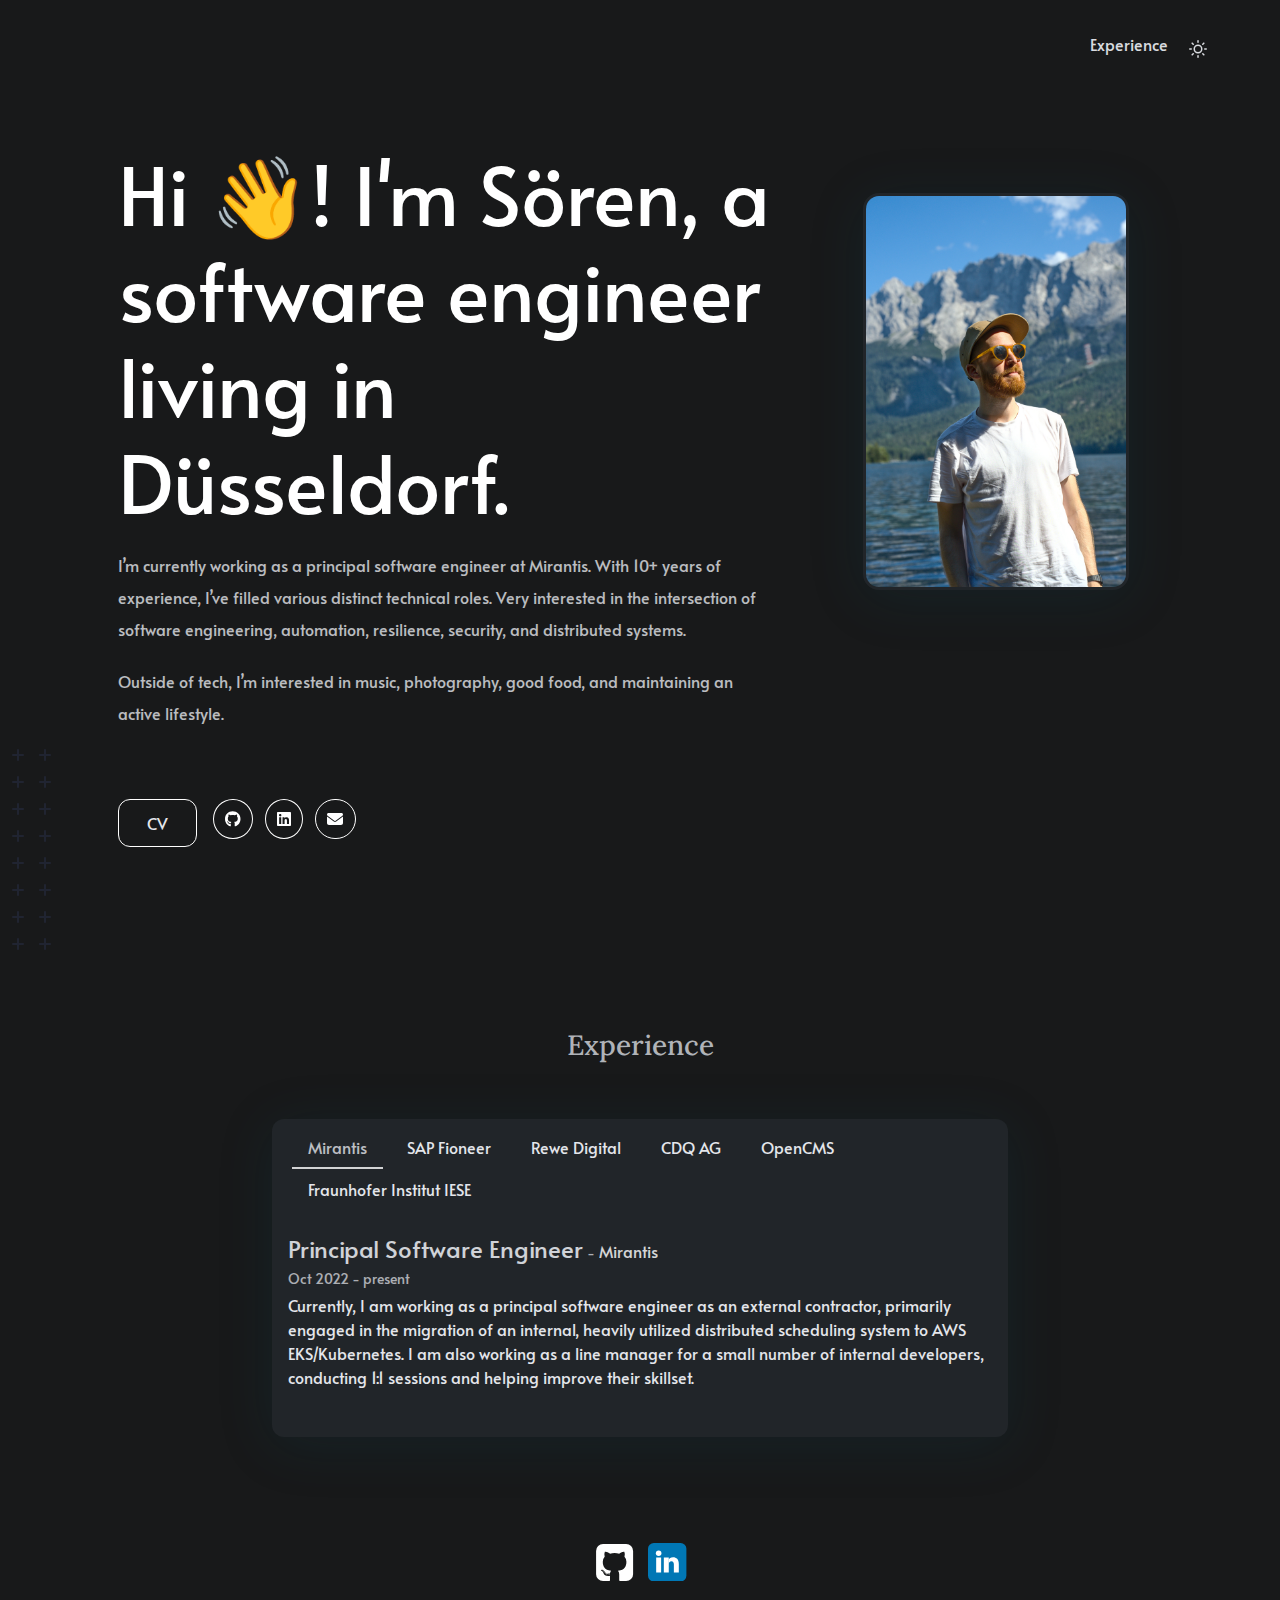
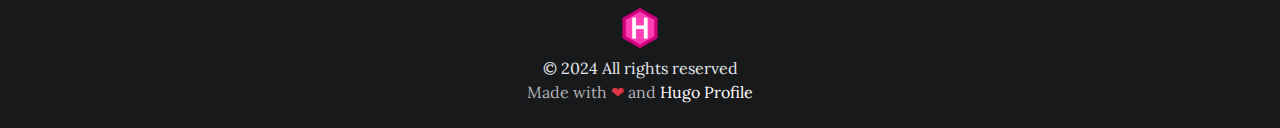
==== commit 2593b08f: "Update" ====
--- a/index.html
+++ b/index.html
@@ -23,18 +23,18 @@
 <link rel=stylesheet href=/bootstrap-5/css/bootstrap.min.css media=all><link rel=stylesheet href=/css/header.css media=all>
 <link rel=stylesheet href=/css/footer.css media=all>
 <link rel=stylesheet href=/css/theme.css media=all>
-<style>:root{--text-color:#343a40;--text-secondary-color:#6c757d;--background-color:#eaedf0;--secondary-background-color:#64ffda1a;--primary-color:#007bff;--secondary-color:#f8f9fa;--text-color-dark:#e4e6eb;--text-secondary-color-dark:#b0b3b8;--background-color-dark:#18191a;--secondary-background-color-dark:#212529;--primary-color-dark:#ffffff;--secondary-color-dark:#212529}body{font-size:1rem;font-weight:400;line-height:1.5;text-align:left}html{background-color:var(--background-color)!important}body::-webkit-scrollbar{width:.5em;height:.5em;background-color:var(--background-color)}::-webkit-scrollbar-track{box-shadow:inset 0 0 6px var(--background-color);border-radius:1rem}::-webkit-scrollbar-thumb{border-radius:1rem;background-color:var(--secondary-color);outline:1px solid var(--background-color)}#search-content::-webkit-scrollbar{width:.5em;height:.1em;background-color:var(--background-color)}</style>
+<style>:root{--text-color:#343a40;--text-secondary-color:#6c757d;--text-link-color:#007bff;--background-color:#eaedf0;--secondary-background-color:#64ffda1a;--primary-color:#007bff;--secondary-color:#f8f9fa;--text-color-dark:#e4e6eb;--text-secondary-color-dark:#b0b3b8;--text-link-color-dark:#ffffff;--background-color-dark:#18191a;--secondary-background-color-dark:#212529;--primary-color-dark:#ffffff;--secondary-color-dark:#212529}body{font-size:1rem;font-weight:400;line-height:1.5;text-align:left}html{background-color:var(--background-color)!important}body::-webkit-scrollbar{height:0;width:8px;background-color:var(--background-color)}::-webkit-scrollbar-track{border-radius:1rem}::-webkit-scrollbar-thumb{border-radius:1rem;background:#b0b0b0;outline:1px solid var(--background-color)}#search-content::-webkit-scrollbar{width:.5em;height:.1em;background-color:var(--background-color)}</style>
 <meta name=description content="Text about my cool site">
 <link rel=stylesheet href=/css/index.css media=all>
 <link rel=stylesheet href=/css/projects.css media=all>
-<script defer src=/fontawesome-5/all-5.15.4.js></script>
+<script defer src=/fontawesome-6/all-6.4.2.js></script>
 <title>
 SÖREN SCHNEIDER
 </title>
 </head>
 <body class=light>
 <script>let localStorageValue=localStorage.getItem("pref-theme"),mediaQuery=window.matchMedia('(prefers-color-scheme: dark)').matches;switch(localStorageValue){case"dark":document.body.classList.add('dark');break;case"light":document.body.classList.remove('dark');break;default:mediaQuery&&document.body.classList.add('dark');break}</script>
-<header>
+<header id=profileHeader>
 <nav class="pt-3 navbar navbar-expand-lg animate">
 <div class="container-fluid mx-xs-2 mx-sm-5 mx-md-5 mx-lg-5">
 <a class="navbar-brand primary-font text-wrap" href=/>
@@ -77,6 +77,9 @@
 </p>
 <div class=row>
 <div class="col-auto h-100">
+<a href=https://github.com/soerenschneider/homepagetest/releases/download/cv/cv-soerenschneider.pdf class=btn zgotmplz target=_blank>
+CV
+</a>
 </div>
 <div class="col-auto px-0 h-100"><span>
 <span class=px-1>
@@ -94,7 +97,8 @@
 <i class="fa fa-envelope"></i>
 </a>
 </span>
-</span></div>
+</span>
+</div>
 </div>
 </div>
 <div class="col-sm-12 col-md-12 col-lg-4">
@@ -233,7 +237,7 @@
 </div><footer>
 <div class="text-center pt-2">
 <span class=px-1>
-<a href=https://github.com/soerenschneider aria-label=github><svg xmlns="http://www.w3.org/2000/svg" width="2.7em" height="2.7em" viewBox="0 0 1792 1792"><path d="M522 1352q-8 9-20-3-13-11-4-19 8-9 20 3 12 11 4 19zm-42-61q9 12 0 19-8 6-17-7t0-18q9-7 17 6zm-61-60q-5 7-13 2-10-5-7-12 3-5 13-2 10 5 7 12zm31 34q-6 7-16-3-9-11-2-16 6-6 16 3 9 11 2 16zm129 112q-4 12-19 6-17-4-13-15t19-7q16 5 13 16zm63 5q0 11-16 11-17 2-17-11 0-11 16-11 17-2 17 11zm58-10q2 10-14 14t-18-8 14-15q16-2 18 9zm964-956v960q0 119-84.5 203.5T1376 1664h-224q-16 0-24.5-1t-19.5-5-16-14.5-5-27.5v-239q0-97-52-142 57-6 102.5-18t94-39 81-66.5 53-105T1386 856q0-121-79-206 37-91-8-204-28-9-81 11t-92 44l-38 24q-93-26-192-26t-192 26q-16-11-42.5-27T578 459.5 492 446q-44 113-7 204-79 85-79 206 0 85 20.5 150t52.5 105 80.5 67 94 39 102.5 18q-40 36-49 103-21 10-45 15t-57 5-65.5-21.5T484 1274q-19-32-48.5-52t-49.5-24l-20-3q-21 0-29 4.5t-5 11.5 9 14 13 12l7 5q22 10 43.5 38t31.5 51l10 23q13 38 44 61.5t67 30 69.5 7 55.5-3.5l23-4q0 38 .5 103t.5 68q0 22-11 33.5t-22 13-33 1.5H416q-119 0-203.5-84.5T128 1376V416q0-119 84.5-203.5T416 128h960q119 0 203.5 84.5T1664 416z"/></svg>
+<a href=https://github.com/soerenschneider aria-label=github><svg xmlns="http://www.w3.org/2000/svg" width="2.7em" height="2.7em" viewBox="0 0 1792 1792"><path id="footer-socialNetworks-github-svg-path" d="M522 1352q-8 9-20-3-13-11-4-19 8-9 20 3 12 11 4 19zm-42-61q9 12 0 19-8 6-17-7t0-18q9-7 17 6zm-61-60q-5 7-13 2-10-5-7-12 3-5 13-2 10 5 7 12zm31 34q-6 7-16-3-9-11-2-16 6-6 16 3 9 11 2 16zm129 112q-4 12-19 6-17-4-13-15t19-7q16 5 13 16zm63 5q0 11-16 11-17 2-17-11 0-11 16-11 17-2 17 11zm58-10q2 10-14 14t-18-8 14-15q16-2 18 9zm964-956v960q0 119-84.5 203.5T1376 1664h-224q-16 0-24.5-1t-19.5-5-16-14.5-5-27.5v-239q0-97-52-142 57-6 102.5-18t94-39 81-66.5 53-105T1386 856q0-121-79-206 37-91-8-204-28-9-81 11t-92 44l-38 24q-93-26-192-26t-192 26q-16-11-42.5-27T578 459.5 492 446q-44 113-7 204-79 85-79 206 0 85 20.5 150t52.5 105 80.5 67 94 39 102.5 18q-40 36-49 103-21 10-45 15t-57 5-65.5-21.5T484 1274q-19-32-48.5-52t-49.5-24l-20-3q-21 0-29 4.5t-5 11.5 9 14 13 12l7 5q22 10 43.5 38t31.5 51l10 23q13 38 44 61.5t67 30 69.5 7 55.5-3.5l23-4q0 38 .5 103t.5 68q0 22-11 33.5t-22 13-33 1.5H416q-119 0-203.5-84.5T128 1376V416q0-119 84.5-203.5T416 128h960q119 0 203.5 84.5T1664 416z"/></svg>
 </a>
 </span>
 <span class=px-1>
@@ -261,7 +265,8 @@
 </div>
 </div>
 </div>
-</div></footer><script src=/bootstrap-5/js/bootstrap.bundle.min.js></script>
+</div>
+</footer><script src=/bootstrap-5/js/bootstrap.bundle.min.js></script>
 <script>document.body.className.includes("light")&&(document.body.classList.add('dark'),localStorage.setItem("pref-theme",'dark'))</script>
 <script>var tooltipTriggerList,tooltipList;document.getElementById("theme-toggle").addEventListener("click",()=>{document.body.className.includes("dark")?(document.body.classList.remove('dark'),localStorage.setItem("pref-theme",'light')):(document.body.classList.add('dark'),localStorage.setItem("pref-theme",'dark'))}),tooltipTriggerList=[].slice.call(document.querySelectorAll('[data-bs-toggle="tooltip"]')),tooltipList=tooltipTriggerList.map(function(a){return new bootstrap.Tooltip(a)})</script>
 <section id=search-content class=py-2>
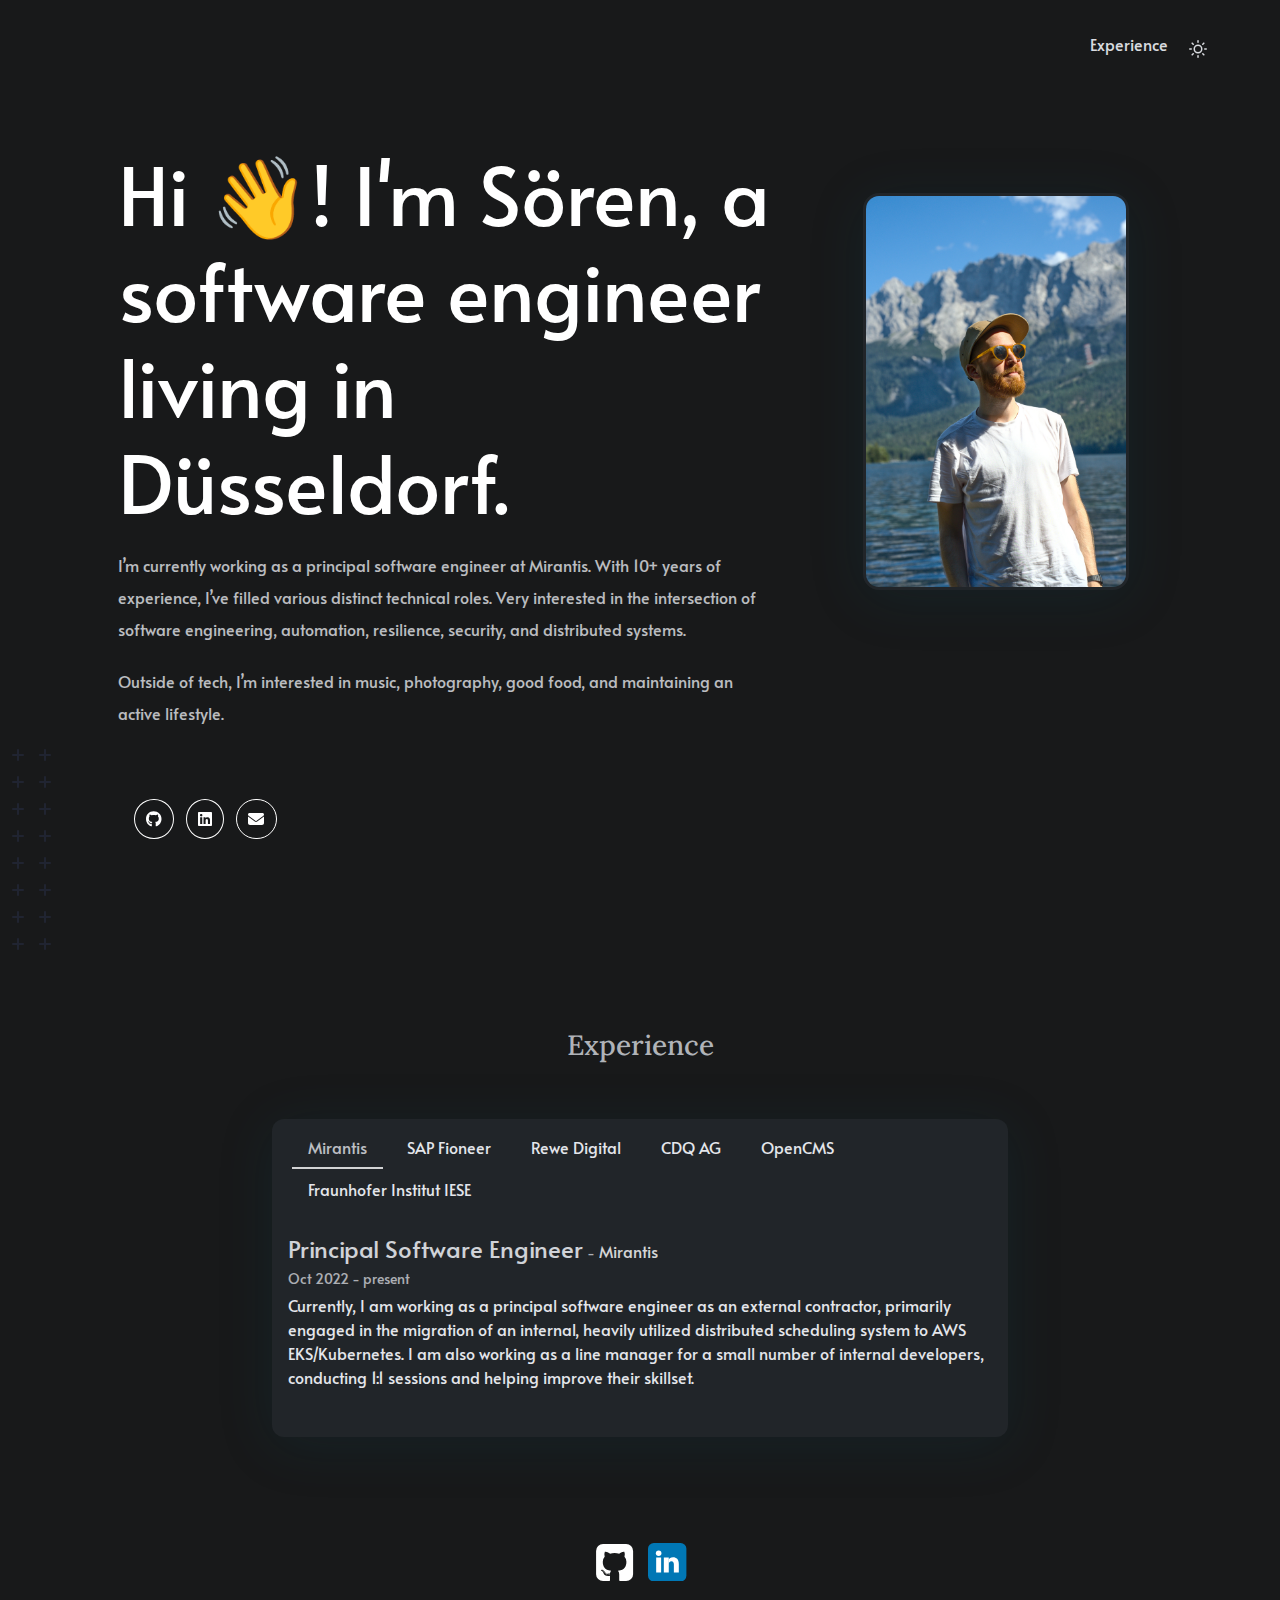
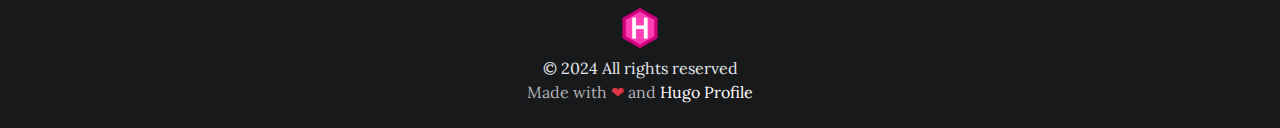
==== commit 36b9fdfc: "Update" ====
--- a/index.html
+++ b/index.html
@@ -77,9 +77,6 @@
 </p>
 <div class=row>
 <div class="col-auto h-100">
-<a href=https://github.com/soerenschneider/homepagetest/releases/download/cv/cv-soerenschneider.pdf class=btn zgotmplz target=_blank>
-CV
-</a>
 </div>
 <div class="col-auto px-0 h-100"><span>
 <span class=px-1>
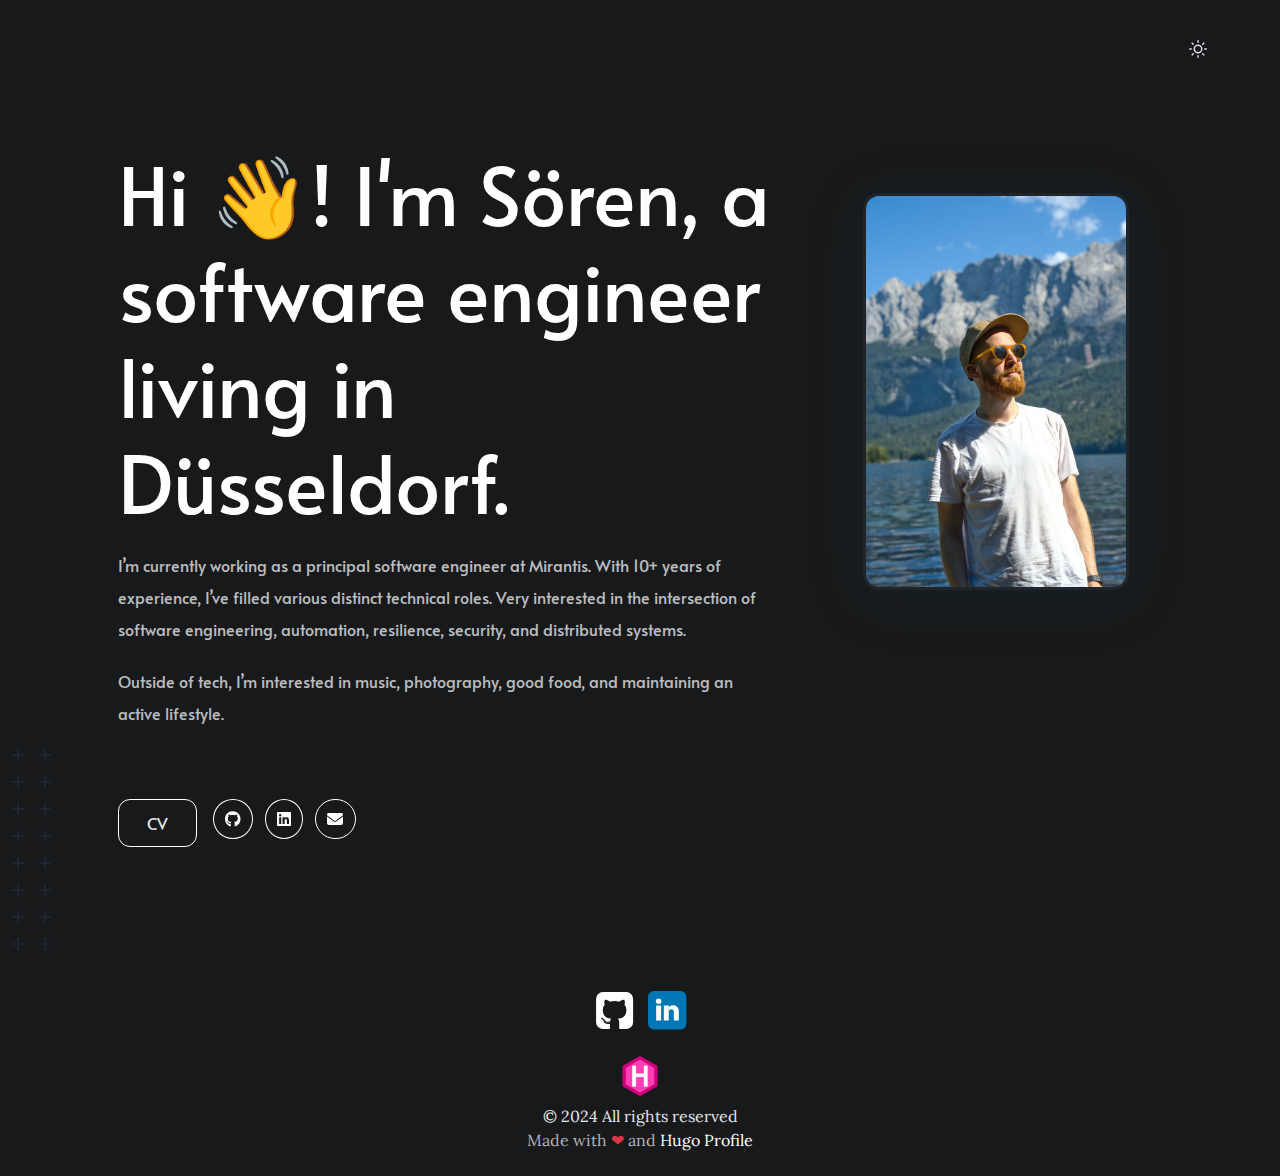
==== commit 504f7e33: "Update" ====
--- a/index.html
+++ b/index.html
@@ -44,11 +44,6 @@
 <div class="collapse navbar-collapse text-wrap primary-font" id=navbarContent>
 <ul class="navbar-nav ms-auto text-center">
 <li class="nav-item navbar-text">
-<a class=nav-link href=/#experience aria-label=experience>
-Experience
-</a>
-</li>
-<li class="nav-item navbar-text">
 <div class=text-center>
 <button id=theme-toggle><svg id="moon" xmlns="http://www.w3.org/2000/svg" width="24" height="24" viewBox="0 0 24 24" fill="none" stroke="currentcolor" stroke-width="2" stroke-linecap="round" stroke-linejoin="round"><path d="M21 12.79A9 9 0 1111.21 3 7 7 0 0021 12.79z"/></svg><svg id="sun" xmlns="http://www.w3.org/2000/svg" width="24" height="24" viewBox="0 0 24 24" fill="none" stroke="currentcolor" stroke-width="2" stroke-linecap="round" stroke-linejoin="round"><circle cx="12" cy="12" r="5"/><line x1="12" y1="1" x2="12" y2="3"/><line x1="12" y1="21" x2="12" y2="23"/><line x1="4.22" y1="4.22" x2="5.64" y2="5.64"/><line x1="18.36" y1="18.36" x2="19.78" y2="19.78"/><line x1="1" y1="12" x2="3" y2="12"/><line x1="21" y1="12" x2="23" y2="12"/><line x1="4.22" y1="19.78" x2="5.64" y2="18.36"/><line x1="18.36" y1="5.64" x2="19.78" y2="4.22"/></svg>
 </button>
@@ -77,6 +72,9 @@
 </p>
 <div class=row>
 <div class="col-auto h-100">
+<a href=https://github.com/soerenschneider/website/releases/download/cv/cv-soerenschneider.pdf class=btn zgotmplz target=_blank>
+CV
+</a>
 </div>
 <div class="col-auto px-0 h-100"><span>
 <span class=px-1>
@@ -108,127 +106,6 @@
 </div>
 </div>
 <div class="hero-bottom-svg d-md-block d-lg-block d-none"><svg xmlns="http://www.w3.org/2000/svg" width="201" height="201" viewBox="0 0 201 201"><g id="Group_1168" data-name="Group 1168" transform="translate(-384 -1392)"><rect id="Rectangle_2206" data-name="Rectangle 2206" width="12" height="2" rx="1" transform="translate(391 1392) rotate(90)" fill="#282f49"/><rect id="Rectangle_2271" data-name="Rectangle 2271" width="12" height="2" rx="1" transform="translate(391 1500) rotate(90)" fill="#282f49"/><rect id="Rectangle_2238" data-name="Rectangle 2238" width="12" height="2" rx="1" transform="translate(391 1446) rotate(90)" fill="#282f49"/><rect id="Rectangle_2278" data-name="Rectangle 2278" width="12" height="2" rx="1" transform="translate(391 1554) rotate(90)" fill="#282f49"/><rect id="Rectangle_2222" data-name="Rectangle 2222" width="12" height="2" rx="1" transform="translate(391 1419) rotate(90)" fill="#282f49"/><rect id="Rectangle_2272" data-name="Rectangle 2272" width="12" height="2" rx="1" transform="translate(391 1527) rotate(90)" fill="#282f49"/><rect id="Rectangle_2241" data-name="Rectangle 2241" width="12" height="2" rx="1" transform="translate(391 1473) rotate(90)" fill="#282f49"/><rect id="Rectangle_2288" data-name="Rectangle 2288" width="12" height="2" rx="1" transform="translate(391 1581) rotate(90)" fill="#282f49"/><rect id="Rectangle_2214" data-name="Rectangle 2214" width="12" height="2" rx="1" transform="translate(499 1392) rotate(90)" fill="#282f49"/><rect id="Rectangle_2289" data-name="Rectangle 2289" width="12" height="2" rx="1" transform="translate(499 1500) rotate(90)" fill="#282f49"/><rect id="Rectangle_2256" data-name="Rectangle 2256" width="12" height="2" rx="1" transform="translate(499 1446) rotate(90)" fill="#282f49"/><rect id="Rectangle_2290" data-name="Rectangle 2290" width="12" height="2" rx="1" transform="translate(499 1554) rotate(90)" fill="#282f49"/><rect id="Rectangle_2231" data-name="Rectangle 2231" width="12" height="2" rx="1" transform="translate(499 1419) rotate(90)" fill="#282f49"/><rect id="Rectangle_2291" data-name="Rectangle 2291" width="12" height="2" rx="1" transform="translate(499 1527) rotate(90)" fill="#282f49"/><rect id="Rectangle_2257" data-name="Rectangle 2257" width="12" height="2" rx="1" transform="translate(499 1473) rotate(90)" fill="#282f49"/><rect id="Rectangle_2292" data-name="Rectangle 2292" width="12" height="2" rx="1" transform="translate(499 1581) rotate(90)" fill="#282f49"/><rect id="Rectangle_2210" data-name="Rectangle 2210" width="12" height="2" rx="1" transform="translate(445 1392) rotate(90)" fill="#282f49"/><rect id="Rectangle_2279" data-name="Rectangle 2279" width="12" height="2" rx="1" transform="translate(445 1500) rotate(90)" fill="#282f49"/><rect id="Rectangle_2248" data-name="Rectangle 2248" width="12" height="2" rx="1" transform="translate(445 1446) rotate(90)" fill="#282f49"/><rect id="Rectangle_2280" data-name="Rectangle 2280" width="12" height="2" rx="1" transform="translate(445 1554) rotate(90)" fill="#282f49"/><rect id="Rectangle_2226" data-name="Rectangle 2226" width="12" height="2" rx="1" transform="translate(445 1419) rotate(90)" fill="#282f49"/><rect id="Rectangle_2281" data-name="Rectangle 2281" width="12" height="2" rx="1" transform="translate(445 1527) rotate(90)" fill="#282f49"/><rect id="Rectangle_2249" data-name="Rectangle 2249" width="12" height="2" rx="1" transform="translate(445 1473) rotate(90)" fill="#282f49"/><rect id="Rectangle_2293" data-name="Rectangle 2293" width="12" height="2" rx="1" transform="translate(445 1581) rotate(90)" fill="#282f49"/><rect id="Rectangle_2219" data-name="Rectangle 2219" width="12" height="2" rx="1" transform="translate(553 1392) rotate(90)" fill="#282f49"/><rect id="Rectangle_2310" data-name="Rectangle 2310" width="12" height="2" rx="1" transform="translate(553 1500) rotate(90)" fill="#282f49"/><rect id="Rectangle_2262" data-name="Rectangle 2262" width="12" height="2" rx="1" transform="translate(553 1446) rotate(90)" fill="#282f49"/><rect id="Rectangle_2311" data-name="Rectangle 2311" width="12" height="2" rx="1" transform="translate(553 1554) rotate(90)" fill="#282f49"/><rect id="Rectangle_2232" data-name="Rectangle 2232" width="12" height="2" rx="1" transform="translate(553 1419) rotate(90)" fill="#282f49"/><rect id="Rectangle_2312" data-name="Rectangle 2312" width="12" height="2" rx="1" transform="translate(553 1527) rotate(90)" fill="#282f49"/><rect id="Rectangle_2263" data-name="Rectangle 2263" width="12" height="2" rx="1" transform="translate(553 1473) rotate(90)" fill="#282f49"/><rect id="Rectangle_2313" data-name="Rectangle 2313" width="12" height="2" rx="1" transform="translate(553 1581) rotate(90)" fill="#282f49"/><rect id="Rectangle_2209" data-name="Rectangle 2209" width="12" height="2" rx="1" transform="translate(418 1392) rotate(90)" fill="#282f49"/><rect id="Rectangle_2273" data-name="Rectangle 2273" width="12" height="2" rx="1" transform="translate(418 1500) rotate(90)" fill="#282f49"/><rect id="Rectangle_2242" data-name="Rectangle 2242" width="12" height="2" rx="1" transform="translate(418 1446) rotate(90)" fill="#282f49"/><rect id="Rectangle_2282" data-name="Rectangle 2282" width="12" height="2" rx="1" transform="translate(418 1554) rotate(90)" fill="#282f49"/><rect id="Rectangle_2223" data-name="Rectangle 2223" width="12" height="2" rx="1" transform="translate(418 1419) rotate(90)" fill="#282f49"/><rect id="Rectangle_2274" data-name="Rectangle 2274" width="12" height="2" rx="1" transform="translate(418 1527) rotate(90)" fill="#282f49"/><rect id="Rectangle_2243" data-name="Rectangle 2243" width="12" height="2" rx="1" transform="translate(418 1473) rotate(90)" fill="#282f49"/><rect id="Rectangle_2294" data-name="Rectangle 2294" width="12" height="2" rx="1" transform="translate(418 1581) rotate(90)" fill="#282f49"/><rect id="Rectangle_2217" data-name="Rectangle 2217" width="12" height="2" rx="1" transform="translate(526 1392) rotate(90)" fill="#282f49"/><rect id="Rectangle_2314" data-name="Rectangle 2314" width="12" height="2" rx="1" transform="translate(526 1500) rotate(90)" fill="#282f49"/><rect id="Rectangle_2258" data-name="Rectangle 2258" width="12" height="2" rx="1" transform="translate(526 1446) rotate(90)" fill="#282f49"/><rect id="Rectangle_2315" data-name="Rectangle 2315" width="12" height="2" rx="1" transform="translate(526 1554) rotate(90)" fill="#282f49"/><rect id="Rectangle_2233" data-name="Rectangle 2233" width="12" height="2" rx="1" transform="translate(526 1419) rotate(90)" fill="#282f49"/><rect id="Rectangle_2316" data-name="Rectangle 2316" width="12" height="2" rx="1" transform="translate(526 1527) rotate(90)" fill="#282f49"/><rect id="Rectangle_2259" data-name="Rectangle 2259" width="12" height="2" rx="1" transform="translate(526 1473) rotate(90)" fill="#282f49"/><rect id="Rectangle_2317" data-name="Rectangle 2317" width="12" height="2" rx="1" transform="translate(526 1581) rotate(90)" fill="#282f49"/><rect id="Rectangle_2211" data-name="Rectangle 2211" width="12" height="2" rx="1" transform="translate(472 1392) rotate(90)" fill="#282f49"/><rect id="Rectangle_2295" data-name="Rectangle 2295" width="12" height="2" rx="1" transform="translate(472 1500) rotate(90)" fill="#282f49"/><rect id="Rectangle_2250" data-name="Rectangle 2250" width="12" height="2" rx="1" transform="translate(472 1446) rotate(90)" fill="#282f49"/><rect id="Rectangle_2296" data-name="Rectangle 2296" width="12" height="2" rx="1" transform="translate(472 1554) rotate(90)" fill="#282f49"/><rect id="Rectangle_2227" data-name="Rectangle 2227" width="12" height="2" rx="1" transform="translate(472 1419) rotate(90)" fill="#282f49"/><rect id="Rectangle_2297" data-name="Rectangle 2297" width="12" height="2" rx="1" transform="translate(472 1527) rotate(90)" fill="#282f49"/><rect id="Rectangle_2251" data-name="Rectangle 2251" width="12" height="2" rx="1" transform="translate(472 1473) rotate(90)" fill="#282f49"/><rect id="Rectangle_2298" data-name="Rectangle 2298" width="12" height="2" rx="1" transform="translate(472 1581) rotate(90)" fill="#282f49"/><rect id="Rectangle_2221" data-name="Rectangle 2221" width="12" height="2" rx="1" transform="translate(580 1392) rotate(90)" fill="#282f49"/><rect id="Rectangle_2318" data-name="Rectangle 2318" width="12" height="2" rx="1" transform="translate(580 1500) rotate(90)" fill="#282f49"/><rect id="Rectangle_2264" data-name="Rectangle 2264" width="12" height="2" rx="1" transform="translate(580 1446) rotate(90)" fill="#282f49"/><rect id="Rectangle_2319" data-name="Rectangle 2319" width="12" height="2" rx="1" transform="translate(580 1554) rotate(90)" fill="#282f49"/><rect id="Rectangle_2236" data-name="Rectangle 2236" width="12" height="2" rx="1" transform="translate(580 1419) rotate(90)" fill="#282f49"/><rect id="Rectangle_2320" data-name="Rectangle 2320" width="12" height="2" rx="1" transform="translate(580 1527) rotate(90)" fill="#282f49"/><rect id="Rectangle_2265" data-name="Rectangle 2265" width="12" height="2" rx="1" transform="translate(580 1473) rotate(90)" fill="#282f49"/><rect id="Rectangle_2321" data-name="Rectangle 2321" width="12" height="2" rx="1" transform="translate(580 1581) rotate(90)" fill="#282f49"/><rect id="Rectangle_2207" data-name="Rectangle 2207" width="12" height="2" rx="1" transform="translate(396 1399) rotate(-180)" fill="#282f49"/><rect id="Rectangle_2270" data-name="Rectangle 2270" width="12" height="2" rx="1" transform="translate(396 1507) rotate(-180)" fill="#282f49"/><rect id="Rectangle_2239" data-name="Rectangle 2239" width="12" height="2" rx="1" transform="translate(396 1453) rotate(-180)" fill="#282f49"/><rect id="Rectangle_2283" data-name="Rectangle 2283" width="12" height="2" rx="1" transform="translate(396 1561) rotate(-180)" fill="#282f49"/><rect id="Rectangle_2224" data-name="Rectangle 2224" width="12" height="2" rx="1" transform="translate(396 1426) rotate(-180)" fill="#282f49"/><rect id="Rectangle_2275" data-name="Rectangle 2275" width="12" height="2" rx="1" transform="translate(396 1534) rotate(-180)" fill="#282f49"/><rect id="Rectangle_2244" data-name="Rectangle 2244" width="12" height="2" rx="1" transform="translate(396 1480) rotate(-180)" fill="#282f49"/><rect id="Rectangle_2299" data-name="Rectangle 2299" width="12" height="2" rx="1" transform="translate(396 1588) rotate(-180)" fill="#282f49"/><rect id="Rectangle_2215" data-name="Rectangle 2215" width="12" height="2" rx="1" transform="translate(504 1399) rotate(-180)" fill="#282f49"/><rect id="Rectangle_2300" data-name="Rectangle 2300" width="12" height="2" rx="1" transform="translate(504 1507) rotate(-180)" fill="#282f49"/><rect id="Rectangle_2252" data-name="Rectangle 2252" width="12" height="2" rx="1" transform="translate(504 1453) rotate(-180)" fill="#282f49"/><rect id="Rectangle_2301" data-name="Rectangle 2301" width="12" height="2" rx="1" transform="translate(504 1561) rotate(-180)" fill="#282f49"/><rect id="Rectangle_2228" data-name="Rectangle 2228" width="12" height="2" rx="1" transform="translate(504 1426) rotate(-180)" fill="#282f49"/><rect id="Rectangle_2302" data-name="Rectangle 2302" width="12" height="2" rx="1" transform="translate(504 1534) rotate(-180)" fill="#282f49"/><rect id="Rectangle_2253" data-name="Rectangle 2253" width="12" height="2" rx="1" transform="translate(504 1480) rotate(-180)" fill="#282f49"/><rect id="Rectangle_2303" data-name="Rectangle 2303" width="12" height="2" rx="1" transform="translate(504 1588) rotate(-180)" fill="#282f49"/><rect id="Rectangle_2212" data-name="Rectangle 2212" width="12" height="2" rx="1" transform="translate(450 1399) rotate(-180)" fill="#282f49"/><rect id="Rectangle_2284" data-name="Rectangle 2284" width="12" height="2" rx="1" transform="translate(450 1507) rotate(-180)" fill="#282f49"/><rect id="Rectangle_2245" data-name="Rectangle 2245" width="12" height="2" rx="1" transform="translate(450 1453) rotate(-180)" fill="#282f49"/><rect id="Rectangle_2285" data-name="Rectangle 2285" width="12" height="2" rx="1" transform="translate(450 1561) rotate(-180)" fill="#282f49"/><rect id="Rectangle_2229" data-name="Rectangle 2229" width="12" height="2" rx="1" transform="translate(450 1426) rotate(-180)" fill="#282f49"/><rect id="Rectangle_2286" data-name="Rectangle 2286" width="12" height="2" rx="1" transform="translate(450 1534) rotate(-180)" fill="#282f49"/><rect id="Rectangle_2246" data-name="Rectangle 2246" width="12" height="2" rx="1" transform="translate(450 1480) rotate(-180)" fill="#282f49"/><rect id="Rectangle_2304" data-name="Rectangle 2304" width="12" height="2" rx="1" transform="translate(450 1588) rotate(-180)" fill="#282f49"/><rect id="Rectangle_2218" data-name="Rectangle 2218" width="12" height="2" rx="1" transform="translate(558 1399) rotate(-180)" fill="#282f49"/><rect id="Rectangle_2322" data-name="Rectangle 2322" width="12" height="2" rx="1" transform="translate(558 1507) rotate(-180)" fill="#282f49"/><rect id="Rectangle_2266" data-name="Rectangle 2266" width="12" height="2" rx="1" transform="translate(558 1453) rotate(-180)" fill="#282f49"/><rect id="Rectangle_2323" data-name="Rectangle 2323" width="12" height="2" rx="1" transform="translate(558 1561) rotate(-180)" fill="#282f49"/><rect id="Rectangle_2234" data-name="Rectangle 2234" width="12" height="2" rx="1" transform="translate(558 1426) rotate(-180)" fill="#282f49"/><rect id="Rectangle_2324" data-name="Rectangle 2324" width="12" height="2" rx="1" transform="translate(558 1534) rotate(-180)" fill="#282f49"/><rect id="Rectangle_2267" data-name="Rectangle 2267" width="12" height="2" rx="1" transform="translate(558 1480) rotate(-180)" fill="#282f49"/><rect id="Rectangle_2325" data-name="Rectangle 2325" width="12" height="2" rx="1" transform="translate(558 1588) rotate(-180)" fill="#282f49"/><rect id="Rectangle_2208" data-name="Rectangle 2208" width="12" height="2" rx="1" transform="translate(423 1399) rotate(-180)" fill="#282f49"/><rect id="Rectangle_2276" data-name="Rectangle 2276" width="12" height="2" rx="1" transform="translate(423 1507) rotate(-180)" fill="#282f49"/><rect id="Rectangle_2240" data-name="Rectangle 2240" width="12" height="2" rx="1" transform="translate(423 1453) rotate(-180)" fill="#282f49"/><rect id="Rectangle_2287" data-name="Rectangle 2287" width="12" height="2" rx="1" transform="translate(423 1561) rotate(-180)" fill="#282f49"/><rect id="Rectangle_2225" data-name="Rectangle 2225" width="12" height="2" rx="1" transform="translate(423 1426) rotate(-180)" fill="#282f49"/><rect id="Rectangle_2277" data-name="Rectangle 2277" width="12" height="2" rx="1" transform="translate(423 1534) rotate(-180)" fill="#282f49"/><rect id="Rectangle_2247" data-name="Rectangle 2247" width="12" height="2" rx="1" transform="translate(423 1480) rotate(-180)" fill="#282f49"/><rect id="Rectangle_2305" data-name="Rectangle 2305" width="12" height="2" rx="1" transform="translate(423 1588) rotate(-180)" fill="#282f49"/><rect id="Rectangle_2216" data-name="Rectangle 2216" width="12" height="2" rx="1" transform="translate(531 1399) rotate(-180)" fill="#282f49"/><rect id="Rectangle_2326" data-name="Rectangle 2326" width="12" height="2" rx="1" transform="translate(531 1507) rotate(-180)" fill="#282f49"/><rect id="Rectangle_2260" data-name="Rectangle 2260" width="12" height="2" rx="1" transform="translate(531 1453) rotate(-180)" fill="#282f49"/><rect id="Rectangle_2327" data-name="Rectangle 2327" width="12" height="2" rx="1" transform="translate(531 1561) rotate(-180)" fill="#282f49"/><rect id="Rectangle_2235" data-name="Rectangle 2235" width="12" height="2" rx="1" transform="translate(531 1426) rotate(-180)" fill="#282f49"/><rect id="Rectangle_2328" data-name="Rectangle 2328" width="12" height="2" rx="1" transform="translate(531 1534) rotate(-180)" fill="#282f49"/><rect id="Rectangle_2261" data-name="Rectangle 2261" width="12" height="2" rx="1" transform="translate(531 1480) rotate(-180)" fill="#282f49"/><rect id="Rectangle_2329" data-name="Rectangle 2329" width="12" height="2" rx="1" transform="translate(531 1588) rotate(-180)" fill="#282f49"/><rect id="Rectangle_2213" data-name="Rectangle 2213" width="12" height="2" rx="1" transform="translate(477 1399) rotate(-180)" fill="#282f49"/><rect id="Rectangle_2306" data-name="Rectangle 2306" width="12" height="2" rx="1" transform="translate(477 1507) rotate(-180)" fill="#282f49"/><rect id="Rectangle_2254" data-name="Rectangle 2254" width="12" height="2" rx="1" transform="translate(477 1453) rotate(-180)" fill="#282f49"/><rect id="Rectangle_2307" data-name="Rectangle 2307" width="12" height="2" rx="1" transform="translate(477 1561) rotate(-180)" fill="#282f49"/><rect id="Rectangle_2230" data-name="Rectangle 2230" width="12" height="2" rx="1" transform="translate(477 1426) rotate(-180)" fill="#282f49"/><rect id="Rectangle_2308" data-name="Rectangle 2308" width="12" height="2" rx="1" transform="translate(477 1534) rotate(-180)" fill="#282f49"/><rect id="Rectangle_2255" data-name="Rectangle 2255" width="12" height="2" rx="1" transform="translate(477 1480) rotate(-180)" fill="#282f49"/><rect id="Rectangle_2309" data-name="Rectangle 2309" width="12" height="2" rx="1" transform="translate(477 1588) rotate(-180)" fill="#282f49"/><rect id="Rectangle_2220" data-name="Rectangle 2220" width="12" height="2" rx="1" transform="translate(585 1399) rotate(-180)" fill="#282f49"/><rect id="Rectangle_2330" data-name="Rectangle 2330" width="12" height="2" rx="1" transform="translate(585 1507) rotate(-180)" fill="#282f49"/><rect id="Rectangle_2268" data-name="Rectangle 2268" width="12" height="2" rx="1" transform="translate(585 1453) rotate(-180)" fill="#282f49"/><rect id="Rectangle_2331" data-name="Rectangle 2331" width="12" height="2" rx="1" transform="translate(585 1561) rotate(-180)" fill="#282f49"/><rect id="Rectangle_2237" data-name="Rectangle 2237" width="12" height="2" rx="1" transform="translate(585 1426) rotate(-180)" fill="#282f49"/><rect id="Rectangle_2332" data-name="Rectangle 2332" width="12" height="2" rx="1" transform="translate(585 1534) rotate(-180)" fill="#282f49"/><rect id="Rectangle_2269" data-name="Rectangle 2269" width="12" height="2" rx="1" transform="translate(585 1480) rotate(-180)" fill="#282f49"/><rect id="Rectangle_2333" data-name="Rectangle 2333" width="12" height="2" rx="1" transform="translate(585 1588) rotate(-180)" fill="#282f49"/></g></svg>
-</div>
-</section>
-<section id=experience class=py-5>
-<div class=container>
-<h3 class=text-center>Experience</h3>
-<div class="row justify-content-center">
-<div class="col-sm-12 col-md-8 col-lg-8 py-5">
-<div class="experience-container px-3 pt-2">
-<ul class="nav nav-pills mb-3 bg-transparent primary-font" id=pills-tab role=tablist>
-<li class="nav-item px-1 bg-transparent" role=presentation>
-<div class="nav-link active bg-transparent" aria-selected=true role=tab data-bs-toggle=pill id=Mirantis-Oct-2022---present-tab data-bs-target=#pills-Mirantis-Oct-2022---present aria-controls=Mirantis-Oct-2022---present>
-Mirantis
-</div>
-</li>
-<li class="nav-item px-1 bg-transparent" role=presentation>
-<div class="nav-link bg-transparent" aria-selected=true role=tab data-bs-toggle=pill id=SAP-Fioneer-Dec-2021---Oct-2022-tab data-bs-target=#pills-SAP-Fioneer-Dec-2021---Oct-2022 aria-controls=SAP-Fioneer-Dec-2021---Oct-2022>
-SAP Fioneer
-</div>
-</li>
-<li class="nav-item px-1 bg-transparent" role=presentation>
-<div class="nav-link bg-transparent" aria-selected=true role=tab data-bs-toggle=pill id=Rewe-Digital-Nov-2018---Dec-2021-tab data-bs-target=#pills-Rewe-Digital-Nov-2018---Dec-2021 aria-controls=Rewe-Digital-Nov-2018---Dec-2021>
-Rewe Digital
-</div>
-</li>
-<li class="nav-item px-1 bg-transparent" role=presentation>
-<div class="nav-link bg-transparent" aria-selected=true role=tab data-bs-toggle=pill id=CDQ-AG-Jan-2015---Nov-2018-tab data-bs-target=#pills-CDQ-AG-Jan-2015---Nov-2018 aria-controls=CDQ-AG-Jan-2015---Nov-2018>
-CDQ AG
-</div>
-</li>
-<li class="nav-item px-1 bg-transparent" role=presentation>
-<div class="nav-link bg-transparent" aria-selected=true role=tab data-bs-toggle=pill id=OpenCMS-Aug-2013---Dec-2014-tab data-bs-target=#pills-OpenCMS-Aug-2013---Dec-2014 aria-controls=OpenCMS-Aug-2013---Dec-2014>
-OpenCMS
-</div>
-</li>
-<li class="nav-item px-1 bg-transparent" role=presentation>
-<div class="nav-link bg-transparent" aria-selected=true role=tab data-bs-toggle=pill id=Fraunhofer-Institut-IESE-Feb-2008---Jun-2013-tab data-bs-target=#pills-Fraunhofer-Institut-IESE-Feb-2008---Jun-2013 aria-controls=Fraunhofer-Institut-IESE-Feb-2008---Jun-2013>
-Fraunhofer Institut IESE
-</div>
-</li>
-</ul>
-<div class="tab-content pb-5 pt-2 bg-transparent primary-font" id=pills-tabContent>
-<div class="tab-pane fade show active bg-transparent" role=tabpanel id=pills-Mirantis-Oct-2022---present aria-labelledby=pills-Mirantis-Oct-2022---present-tab>
-<div>
-<span class=h4>Principal Software Engineer</span>
-<small>-</small>
-<a href=https://example.com target=_blank>Mirantis</a>
-<div class=pb-1>
-<small>Oct 2022 - present</small>
-</div>
-</div>
-Currently, I am working as a principal software engineer as an external contractor, primarily engaged in the migration of an internal, heavily utilized distributed scheduling system to AWS EKS/Kubernetes. I am also working as a line manager for a small number of internal developers, conducting 1:1 sessions and helping improve their skillset.
-</div>
-<div class="tab-pane fade bg-transparent" role=tabpanel id=pills-SAP-Fioneer-Dec-2021---Oct-2022 aria-labelledby=pills-SAP-Fioneer-Dec-2021---Oct-2022-tab>
-<div>
-<span class=h4>Senior Cloud Engineer</span>
-<small>-</small>
-<a href=https://example.com target=_blank>SAP Fioneer</a>
-<div class=pb-1>
-<small>Dec 2021 - Oct 2022</small>
-</div>
-</div>
-<div class=pt-2>
-I established IaC principles to facilitate scalable management of both the company&rsquo;s Azure tenants and their GitHub Enterprise offering. Additionally, I set up infrastructural aspects of SAP Fioneer&rsquo;s Commercial Lending product.
-</div>
-</div>
-<div class="tab-pane fade bg-transparent" role=tabpanel id=pills-Rewe-Digital-Nov-2018---Dec-2021 aria-labelledby=pills-Rewe-Digital-Nov-2018---Dec-2021-tab>
-<div>
-<span class=h4>Cloud Engineer</span>
-<small>-</small>
-<a href=https://www.rewe-digital.com target=_blank>Rewe Digital</a>
-<div class=pb-1>
-<small>Nov 2018 - Dec 2021</small>
-</div>
-</div>
-<div class=pt-2>
-I contributed to the development and enhancement of the company&rsquo;s large fulfillment platform on Google Cloud. Also, I took the lead in establishing a Chaos Engineering special interest group and introduced resilience methodologies on a company-wide scope in collaboration with my team.
-</div>
-</div>
-<div class="tab-pane fade bg-transparent" role=tabpanel id=pills-CDQ-AG-Jan-2015---Nov-2018 aria-labelledby=pills-CDQ-AG-Jan-2015---Nov-2018-tab>
-<div>
-<span class=h4>Software Architect (15-17) / Head of Cloud transformation (17-19)</span>
-<small>-</small>
-<a href=https://www.cdq.com target=_blank>CDQ AG</a>
-<div class=pb-1>
-<small>Jan 2015 - Nov 2018</small>
-</div>
-</div>
-<div class=pt-2>
-I architected and realized the entire data sharing platform for the startup as the first technical hire which enabled us to get funding and grow the company. After a role change I became responsible for the planning and migration / adaption of all components to AWS.
-</div>
-</div>
-<div class="tab-pane fade bg-transparent" role=tabpanel id=pills-OpenCMS-Aug-2013---Dec-2014 aria-labelledby=pills-OpenCMS-Aug-2013---Dec-2014-tab>
-<div>
-<span class=h4>Software Developer</span>
-<small>-</small>
-<a href=http://www.opencms.org/en/ target=_blank>OpenCMS</a>
-<div class=pb-1>
-<small>Aug 2013 - Dec 2014</small>
-</div>
-</div>
-<div class=pt-2>
-Being driven by the idealistic motive of getting paid working on Open Source software, I got my first full-time job working as a software developer on OpenCMS.
-</div>
-</div>
-<div class="tab-pane fade bg-transparent" role=tabpanel id=pills-Fraunhofer-Institut-IESE-Feb-2008---Jun-2013 aria-labelledby=pills-Fraunhofer-Institut-IESE-Feb-2008---Jun-2013-tab>
-<div>
-<span class=h4>Research Assistant</span>
-<small>-</small>
-<a href=https://www.iese.fraunhofer.de target=_blank>Fraunhofer Institut IESE</a>
-<div class=pb-1>
-<small>Feb 2008 - Jun 2013</small>
-</div>
-</div>
-<div class=pt-2>
-I initiated my professional journey and acquired foundational experience in a corporate and scientific setting.
-</div>
-</div>
-</div>
-</div>
-</div>
-</div>
 </div>
 </section><svg xmlns="http://www.w3.org/2000/svg" style="display:none"><symbol id="check-circle-fill" viewBox="0 0 16 16"><path d="M16 8A8 8 0 110 8a8 8 0 0116 0zm-3.97-3.03a.75.75.0 00-1.08.022L7.477 9.417 5.384 7.323a.75.75.0 00-1.06 1.06L6.97 11.03a.75.75.0 001.079-.02l3.992-4.99a.75.75.0 00-.01-1.05z"/></symbol><symbol id="info-fill" viewBox="0 0 16 16"><path d="M8 16A8 8 0 108 0a8 8 0 000 16zm.93-9.412-1 4.705c-.07.34.029.533.304.533.194.0.487-.07.686-.246l-.088.416c-.287.346-.92.598-1.465.598-.703.0-1.002-.422-.808-1.319l.738-3.468c.064-.293.006-.399-.287-.47l-.451-.081.082-.381 2.29-.287zM8 5.5a1 1 0 110-2 1 1 0 010 2z"/></symbol><symbol id="exclamation-triangle-fill" viewBox="0 0 16 16"><path d="M8.982 1.566a1.13 1.13.0 00-1.96.0L.165 13.233c-.457.778.091 1.767.98 1.767h13.713c.889.0 1.438-.99.98-1.767L8.982 1.566zM8 5c.535.0.954.462.9.995l-.35 3.507a.552.552.0 01-1.1.0L7.1 5.995A.905.905.0 018 5zm.002 6a1 1 0 110 2 1 1 0 010-2z"/></symbol></svg>
 </div><footer>
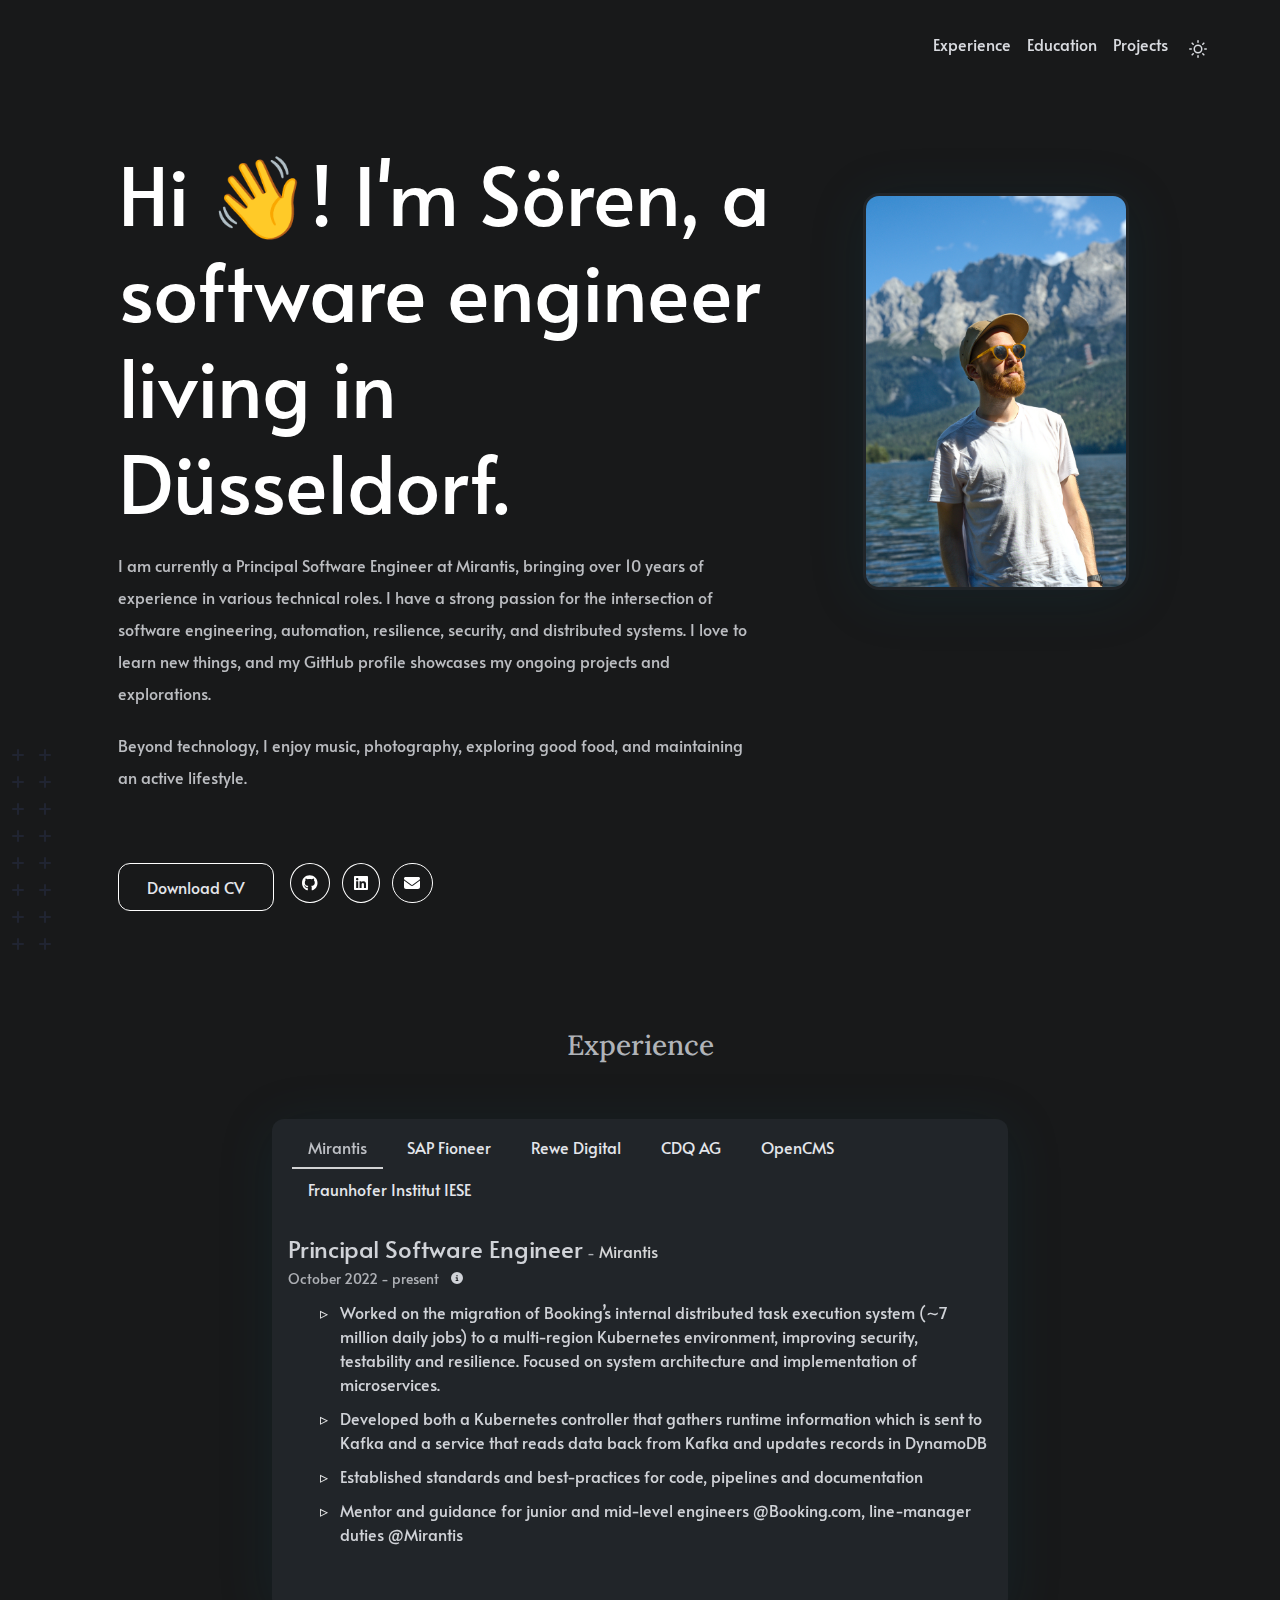
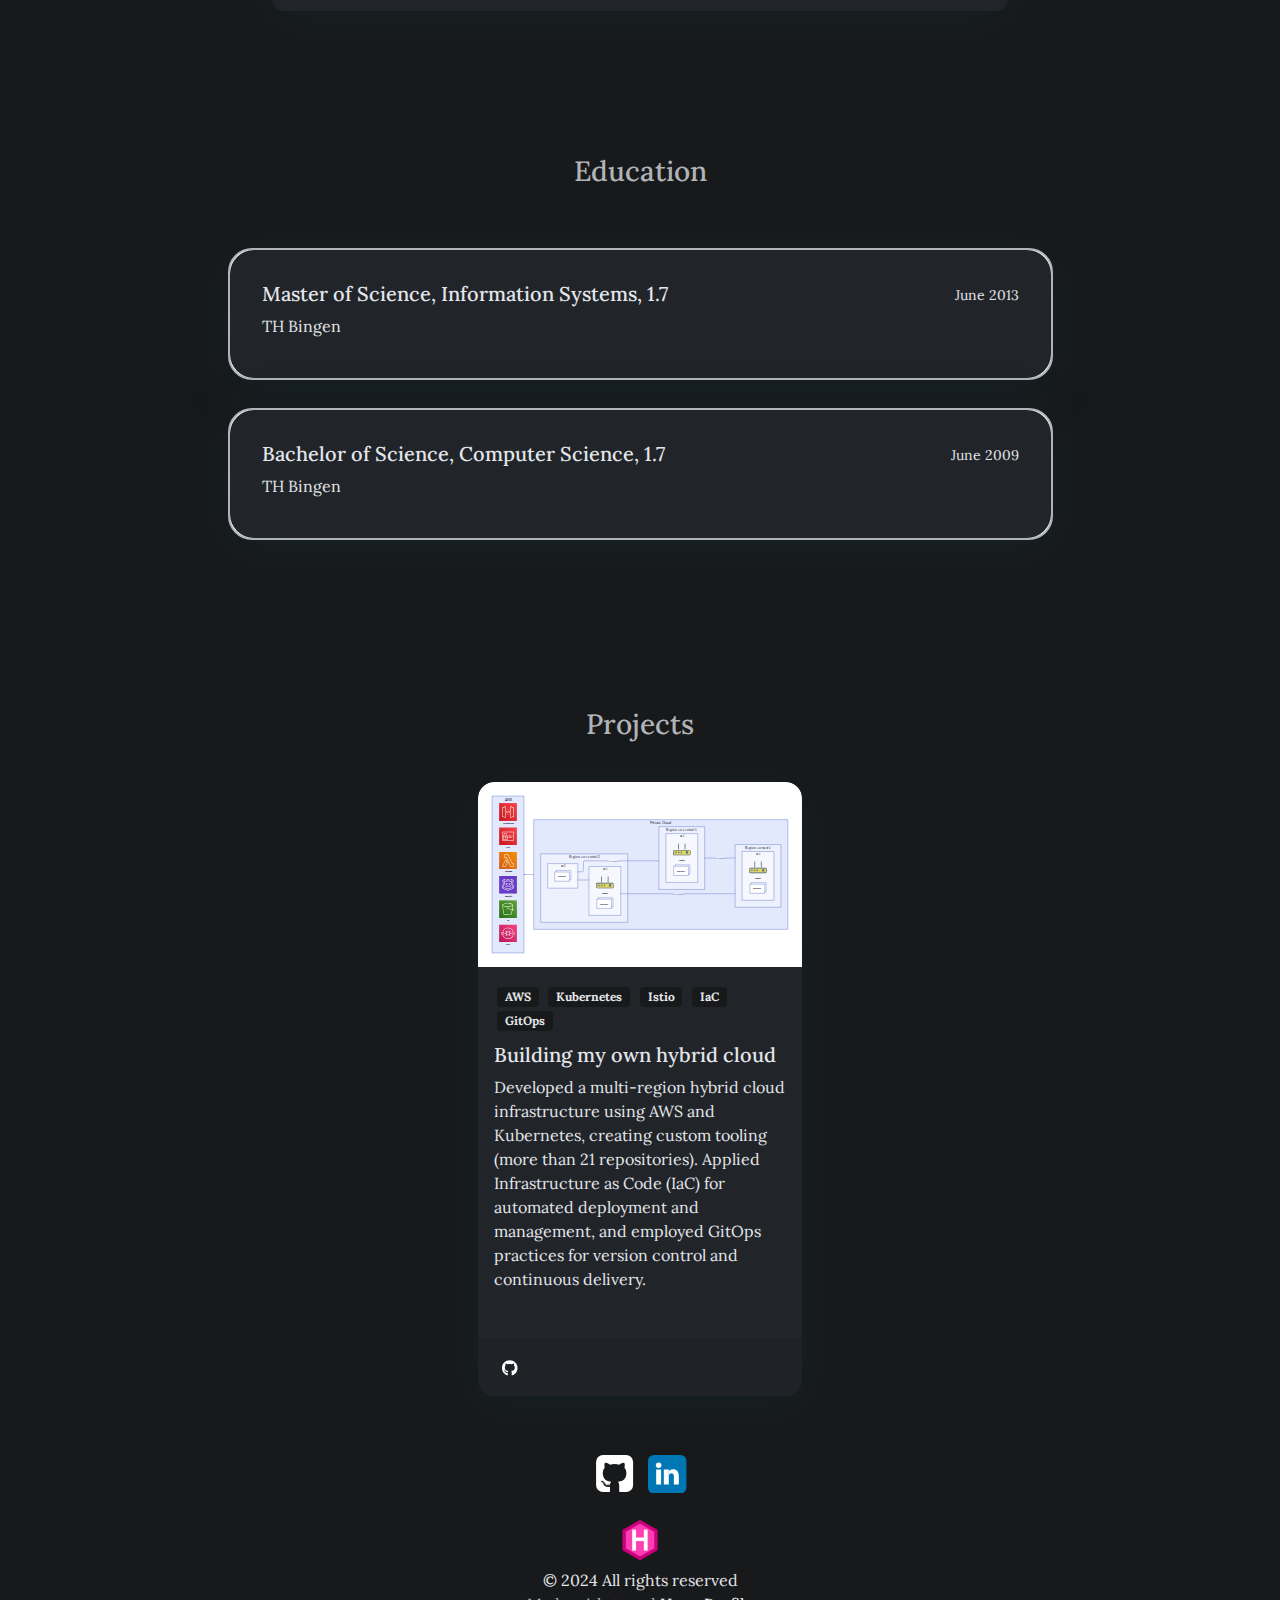
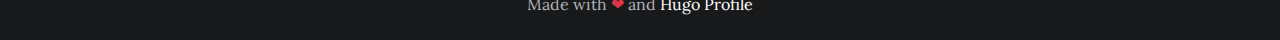
==== commit 390f0eac: "Update" ====
--- a/index.html
+++ b/index.html
@@ -44,6 +44,21 @@
 <div class="collapse navbar-collapse text-wrap primary-font" id=navbarContent>
 <ul class="navbar-nav ms-auto text-center">
 <li class="nav-item navbar-text">
+<a class=nav-link href=/#experience aria-label=experience>
+Experience
+</a>
+</li>
+<li class="nav-item navbar-text">
+<a class=nav-link href=/#education aria-label=education>
+Education
+</a>
+</li>
+<li class="nav-item navbar-text">
+<a class=nav-link href=/#projects aria-label=projects>
+Projects
+</a>
+</li>
+<li class="nav-item navbar-text">
 <div class=text-center>
 <button id=theme-toggle><svg id="moon" xmlns="http://www.w3.org/2000/svg" width="24" height="24" viewBox="0 0 24 24" fill="none" stroke="currentcolor" stroke-width="2" stroke-linecap="round" stroke-linejoin="round"><path d="M21 12.79A9 9 0 1111.21 3 7 7 0 0021 12.79z"/></svg><svg id="sun" xmlns="http://www.w3.org/2000/svg" width="24" height="24" viewBox="0 0 24 24" fill="none" stroke="currentcolor" stroke-width="2" stroke-linecap="round" stroke-linejoin="round"><circle cx="12" cy="12" r="5"/><line x1="12" y1="1" x2="12" y2="3"/><line x1="12" y1="21" x2="12" y2="23"/><line x1="4.22" y1="4.22" x2="5.64" y2="5.64"/><line x1="18.36" y1="18.36" x2="19.78" y2="19.78"/><line x1="1" y1="12" x2="3" y2="12"/><line x1="21" y1="12" x2="23" y2="12"/><line x1="4.22" y1="19.78" x2="5.64" y2="18.36"/><line x1="18.36" y1="5.64" x2="19.78" y2="4.22"/></svg>
 </button>
@@ -67,13 +82,13 @@
 <h3>
 </h3>
 <p class=hero-content>
-<p>I&rsquo;m currently working as a principal software engineer at Mirantis. With 10+ years of experience, I&rsquo;ve filled various distinct technical roles. Very interested in the intersection of software engineering, automation, resilience, security, and distributed systems.</p>
-<p>Outside of tech, I&rsquo;m interested in music, photography, good food, and maintaining an active lifestyle.</p>
+<p>I am currently a Principal Software Engineer at Mirantis, bringing over 10 years of experience in various technical roles. I have a strong passion for the intersection of software engineering, automation, resilience, security, and distributed systems. I love to learn new things, and my GitHub profile showcases my ongoing projects and explorations.</p>
+<p>Beyond technology, I enjoy music, photography, exploring good food, and maintaining an active lifestyle.</p>
 </p>
 <div class=row>
 <div class="col-auto h-100">
-<a href=https://github.com/soerenschneider/website/releases/download/cv/cv-soerenschneider.pdf class=btn zgotmplz target=_blank>
-CV
+<a href=https://github.com/soerenschneider/website/releases/download/cv/cv-soerenschneider.pdf class=btn zgotmplz>
+Download CV
 </a>
 </div>
 <div class="col-auto px-0 h-100"><span>
@@ -88,7 +103,7 @@
 </a>
 </span>
 <span class=px-1>
-<a href=mailto:website-2023@soerenschneider.com target=_blank class="btn social-icon">
+<a href=mailto:website-2024@soerenschneider.com target=_blank class="btn social-icon">
 <i class="fa fa-envelope"></i>
 </a>
 </span>
@@ -106,6 +121,245 @@
 </div>
 </div>
 <div class="hero-bottom-svg d-md-block d-lg-block d-none"><svg xmlns="http://www.w3.org/2000/svg" width="201" height="201" viewBox="0 0 201 201"><g id="Group_1168" data-name="Group 1168" transform="translate(-384 -1392)"><rect id="Rectangle_2206" data-name="Rectangle 2206" width="12" height="2" rx="1" transform="translate(391 1392) rotate(90)" fill="#282f49"/><rect id="Rectangle_2271" data-name="Rectangle 2271" width="12" height="2" rx="1" transform="translate(391 1500) rotate(90)" fill="#282f49"/><rect id="Rectangle_2238" data-name="Rectangle 2238" width="12" height="2" rx="1" transform="translate(391 1446) rotate(90)" fill="#282f49"/><rect id="Rectangle_2278" data-name="Rectangle 2278" width="12" height="2" rx="1" transform="translate(391 1554) rotate(90)" fill="#282f49"/><rect id="Rectangle_2222" data-name="Rectangle 2222" width="12" height="2" rx="1" transform="translate(391 1419) rotate(90)" fill="#282f49"/><rect id="Rectangle_2272" data-name="Rectangle 2272" width="12" height="2" rx="1" transform="translate(391 1527) rotate(90)" fill="#282f49"/><rect id="Rectangle_2241" data-name="Rectangle 2241" width="12" height="2" rx="1" transform="translate(391 1473) rotate(90)" fill="#282f49"/><rect id="Rectangle_2288" data-name="Rectangle 2288" width="12" height="2" rx="1" transform="translate(391 1581) rotate(90)" fill="#282f49"/><rect id="Rectangle_2214" data-name="Rectangle 2214" width="12" height="2" rx="1" transform="translate(499 1392) rotate(90)" fill="#282f49"/><rect id="Rectangle_2289" data-name="Rectangle 2289" width="12" height="2" rx="1" transform="translate(499 1500) rotate(90)" fill="#282f49"/><rect id="Rectangle_2256" data-name="Rectangle 2256" width="12" height="2" rx="1" transform="translate(499 1446) rotate(90)" fill="#282f49"/><rect id="Rectangle_2290" data-name="Rectangle 2290" width="12" height="2" rx="1" transform="translate(499 1554) rotate(90)" fill="#282f49"/><rect id="Rectangle_2231" data-name="Rectangle 2231" width="12" height="2" rx="1" transform="translate(499 1419) rotate(90)" fill="#282f49"/><rect id="Rectangle_2291" data-name="Rectangle 2291" width="12" height="2" rx="1" transform="translate(499 1527) rotate(90)" fill="#282f49"/><rect id="Rectangle_2257" data-name="Rectangle 2257" width="12" height="2" rx="1" transform="translate(499 1473) rotate(90)" fill="#282f49"/><rect id="Rectangle_2292" data-name="Rectangle 2292" width="12" height="2" rx="1" transform="translate(499 1581) rotate(90)" fill="#282f49"/><rect id="Rectangle_2210" data-name="Rectangle 2210" width="12" height="2" rx="1" transform="translate(445 1392) rotate(90)" fill="#282f49"/><rect id="Rectangle_2279" data-name="Rectangle 2279" width="12" height="2" rx="1" transform="translate(445 1500) rotate(90)" fill="#282f49"/><rect id="Rectangle_2248" data-name="Rectangle 2248" width="12" height="2" rx="1" transform="translate(445 1446) rotate(90)" fill="#282f49"/><rect id="Rectangle_2280" data-name="Rectangle 2280" width="12" height="2" rx="1" transform="translate(445 1554) rotate(90)" fill="#282f49"/><rect id="Rectangle_2226" data-name="Rectangle 2226" width="12" height="2" rx="1" transform="translate(445 1419) rotate(90)" fill="#282f49"/><rect id="Rectangle_2281" data-name="Rectangle 2281" width="12" height="2" rx="1" transform="translate(445 1527) rotate(90)" fill="#282f49"/><rect id="Rectangle_2249" data-name="Rectangle 2249" width="12" height="2" rx="1" transform="translate(445 1473) rotate(90)" fill="#282f49"/><rect id="Rectangle_2293" data-name="Rectangle 2293" width="12" height="2" rx="1" transform="translate(445 1581) rotate(90)" fill="#282f49"/><rect id="Rectangle_2219" data-name="Rectangle 2219" width="12" height="2" rx="1" transform="translate(553 1392) rotate(90)" fill="#282f49"/><rect id="Rectangle_2310" data-name="Rectangle 2310" width="12" height="2" rx="1" transform="translate(553 1500) rotate(90)" fill="#282f49"/><rect id="Rectangle_2262" data-name="Rectangle 2262" width="12" height="2" rx="1" transform="translate(553 1446) rotate(90)" fill="#282f49"/><rect id="Rectangle_2311" data-name="Rectangle 2311" width="12" height="2" rx="1" transform="translate(553 1554) rotate(90)" fill="#282f49"/><rect id="Rectangle_2232" data-name="Rectangle 2232" width="12" height="2" rx="1" transform="translate(553 1419) rotate(90)" fill="#282f49"/><rect id="Rectangle_2312" data-name="Rectangle 2312" width="12" height="2" rx="1" transform="translate(553 1527) rotate(90)" fill="#282f49"/><rect id="Rectangle_2263" data-name="Rectangle 2263" width="12" height="2" rx="1" transform="translate(553 1473) rotate(90)" fill="#282f49"/><rect id="Rectangle_2313" data-name="Rectangle 2313" width="12" height="2" rx="1" transform="translate(553 1581) rotate(90)" fill="#282f49"/><rect id="Rectangle_2209" data-name="Rectangle 2209" width="12" height="2" rx="1" transform="translate(418 1392) rotate(90)" fill="#282f49"/><rect id="Rectangle_2273" data-name="Rectangle 2273" width="12" height="2" rx="1" transform="translate(418 1500) rotate(90)" fill="#282f49"/><rect id="Rectangle_2242" data-name="Rectangle 2242" width="12" height="2" rx="1" transform="translate(418 1446) rotate(90)" fill="#282f49"/><rect id="Rectangle_2282" data-name="Rectangle 2282" width="12" height="2" rx="1" transform="translate(418 1554) rotate(90)" fill="#282f49"/><rect id="Rectangle_2223" data-name="Rectangle 2223" width="12" height="2" rx="1" transform="translate(418 1419) rotate(90)" fill="#282f49"/><rect id="Rectangle_2274" data-name="Rectangle 2274" width="12" height="2" rx="1" transform="translate(418 1527) rotate(90)" fill="#282f49"/><rect id="Rectangle_2243" data-name="Rectangle 2243" width="12" height="2" rx="1" transform="translate(418 1473) rotate(90)" fill="#282f49"/><rect id="Rectangle_2294" data-name="Rectangle 2294" width="12" height="2" rx="1" transform="translate(418 1581) rotate(90)" fill="#282f49"/><rect id="Rectangle_2217" data-name="Rectangle 2217" width="12" height="2" rx="1" transform="translate(526 1392) rotate(90)" fill="#282f49"/><rect id="Rectangle_2314" data-name="Rectangle 2314" width="12" height="2" rx="1" transform="translate(526 1500) rotate(90)" fill="#282f49"/><rect id="Rectangle_2258" data-name="Rectangle 2258" width="12" height="2" rx="1" transform="translate(526 1446) rotate(90)" fill="#282f49"/><rect id="Rectangle_2315" data-name="Rectangle 2315" width="12" height="2" rx="1" transform="translate(526 1554) rotate(90)" fill="#282f49"/><rect id="Rectangle_2233" data-name="Rectangle 2233" width="12" height="2" rx="1" transform="translate(526 1419) rotate(90)" fill="#282f49"/><rect id="Rectangle_2316" data-name="Rectangle 2316" width="12" height="2" rx="1" transform="translate(526 1527) rotate(90)" fill="#282f49"/><rect id="Rectangle_2259" data-name="Rectangle 2259" width="12" height="2" rx="1" transform="translate(526 1473) rotate(90)" fill="#282f49"/><rect id="Rectangle_2317" data-name="Rectangle 2317" width="12" height="2" rx="1" transform="translate(526 1581) rotate(90)" fill="#282f49"/><rect id="Rectangle_2211" data-name="Rectangle 2211" width="12" height="2" rx="1" transform="translate(472 1392) rotate(90)" fill="#282f49"/><rect id="Rectangle_2295" data-name="Rectangle 2295" width="12" height="2" rx="1" transform="translate(472 1500) rotate(90)" fill="#282f49"/><rect id="Rectangle_2250" data-name="Rectangle 2250" width="12" height="2" rx="1" transform="translate(472 1446) rotate(90)" fill="#282f49"/><rect id="Rectangle_2296" data-name="Rectangle 2296" width="12" height="2" rx="1" transform="translate(472 1554) rotate(90)" fill="#282f49"/><rect id="Rectangle_2227" data-name="Rectangle 2227" width="12" height="2" rx="1" transform="translate(472 1419) rotate(90)" fill="#282f49"/><rect id="Rectangle_2297" data-name="Rectangle 2297" width="12" height="2" rx="1" transform="translate(472 1527) rotate(90)" fill="#282f49"/><rect id="Rectangle_2251" data-name="Rectangle 2251" width="12" height="2" rx="1" transform="translate(472 1473) rotate(90)" fill="#282f49"/><rect id="Rectangle_2298" data-name="Rectangle 2298" width="12" height="2" rx="1" transform="translate(472 1581) rotate(90)" fill="#282f49"/><rect id="Rectangle_2221" data-name="Rectangle 2221" width="12" height="2" rx="1" transform="translate(580 1392) rotate(90)" fill="#282f49"/><rect id="Rectangle_2318" data-name="Rectangle 2318" width="12" height="2" rx="1" transform="translate(580 1500) rotate(90)" fill="#282f49"/><rect id="Rectangle_2264" data-name="Rectangle 2264" width="12" height="2" rx="1" transform="translate(580 1446) rotate(90)" fill="#282f49"/><rect id="Rectangle_2319" data-name="Rectangle 2319" width="12" height="2" rx="1" transform="translate(580 1554) rotate(90)" fill="#282f49"/><rect id="Rectangle_2236" data-name="Rectangle 2236" width="12" height="2" rx="1" transform="translate(580 1419) rotate(90)" fill="#282f49"/><rect id="Rectangle_2320" data-name="Rectangle 2320" width="12" height="2" rx="1" transform="translate(580 1527) rotate(90)" fill="#282f49"/><rect id="Rectangle_2265" data-name="Rectangle 2265" width="12" height="2" rx="1" transform="translate(580 1473) rotate(90)" fill="#282f49"/><rect id="Rectangle_2321" data-name="Rectangle 2321" width="12" height="2" rx="1" transform="translate(580 1581) rotate(90)" fill="#282f49"/><rect id="Rectangle_2207" data-name="Rectangle 2207" width="12" height="2" rx="1" transform="translate(396 1399) rotate(-180)" fill="#282f49"/><rect id="Rectangle_2270" data-name="Rectangle 2270" width="12" height="2" rx="1" transform="translate(396 1507) rotate(-180)" fill="#282f49"/><rect id="Rectangle_2239" data-name="Rectangle 2239" width="12" height="2" rx="1" transform="translate(396 1453) rotate(-180)" fill="#282f49"/><rect id="Rectangle_2283" data-name="Rectangle 2283" width="12" height="2" rx="1" transform="translate(396 1561) rotate(-180)" fill="#282f49"/><rect id="Rectangle_2224" data-name="Rectangle 2224" width="12" height="2" rx="1" transform="translate(396 1426) rotate(-180)" fill="#282f49"/><rect id="Rectangle_2275" data-name="Rectangle 2275" width="12" height="2" rx="1" transform="translate(396 1534) rotate(-180)" fill="#282f49"/><rect id="Rectangle_2244" data-name="Rectangle 2244" width="12" height="2" rx="1" transform="translate(396 1480) rotate(-180)" fill="#282f49"/><rect id="Rectangle_2299" data-name="Rectangle 2299" width="12" height="2" rx="1" transform="translate(396 1588) rotate(-180)" fill="#282f49"/><rect id="Rectangle_2215" data-name="Rectangle 2215" width="12" height="2" rx="1" transform="translate(504 1399) rotate(-180)" fill="#282f49"/><rect id="Rectangle_2300" data-name="Rectangle 2300" width="12" height="2" rx="1" transform="translate(504 1507) rotate(-180)" fill="#282f49"/><rect id="Rectangle_2252" data-name="Rectangle 2252" width="12" height="2" rx="1" transform="translate(504 1453) rotate(-180)" fill="#282f49"/><rect id="Rectangle_2301" data-name="Rectangle 2301" width="12" height="2" rx="1" transform="translate(504 1561) rotate(-180)" fill="#282f49"/><rect id="Rectangle_2228" data-name="Rectangle 2228" width="12" height="2" rx="1" transform="translate(504 1426) rotate(-180)" fill="#282f49"/><rect id="Rectangle_2302" data-name="Rectangle 2302" width="12" height="2" rx="1" transform="translate(504 1534) rotate(-180)" fill="#282f49"/><rect id="Rectangle_2253" data-name="Rectangle 2253" width="12" height="2" rx="1" transform="translate(504 1480) rotate(-180)" fill="#282f49"/><rect id="Rectangle_2303" data-name="Rectangle 2303" width="12" height="2" rx="1" transform="translate(504 1588) rotate(-180)" fill="#282f49"/><rect id="Rectangle_2212" data-name="Rectangle 2212" width="12" height="2" rx="1" transform="translate(450 1399) rotate(-180)" fill="#282f49"/><rect id="Rectangle_2284" data-name="Rectangle 2284" width="12" height="2" rx="1" transform="translate(450 1507) rotate(-180)" fill="#282f49"/><rect id="Rectangle_2245" data-name="Rectangle 2245" width="12" height="2" rx="1" transform="translate(450 1453) rotate(-180)" fill="#282f49"/><rect id="Rectangle_2285" data-name="Rectangle 2285" width="12" height="2" rx="1" transform="translate(450 1561) rotate(-180)" fill="#282f49"/><rect id="Rectangle_2229" data-name="Rectangle 2229" width="12" height="2" rx="1" transform="translate(450 1426) rotate(-180)" fill="#282f49"/><rect id="Rectangle_2286" data-name="Rectangle 2286" width="12" height="2" rx="1" transform="translate(450 1534) rotate(-180)" fill="#282f49"/><rect id="Rectangle_2246" data-name="Rectangle 2246" width="12" height="2" rx="1" transform="translate(450 1480) rotate(-180)" fill="#282f49"/><rect id="Rectangle_2304" data-name="Rectangle 2304" width="12" height="2" rx="1" transform="translate(450 1588) rotate(-180)" fill="#282f49"/><rect id="Rectangle_2218" data-name="Rectangle 2218" width="12" height="2" rx="1" transform="translate(558 1399) rotate(-180)" fill="#282f49"/><rect id="Rectangle_2322" data-name="Rectangle 2322" width="12" height="2" rx="1" transform="translate(558 1507) rotate(-180)" fill="#282f49"/><rect id="Rectangle_2266" data-name="Rectangle 2266" width="12" height="2" rx="1" transform="translate(558 1453) rotate(-180)" fill="#282f49"/><rect id="Rectangle_2323" data-name="Rectangle 2323" width="12" height="2" rx="1" transform="translate(558 1561) rotate(-180)" fill="#282f49"/><rect id="Rectangle_2234" data-name="Rectangle 2234" width="12" height="2" rx="1" transform="translate(558 1426) rotate(-180)" fill="#282f49"/><rect id="Rectangle_2324" data-name="Rectangle 2324" width="12" height="2" rx="1" transform="translate(558 1534) rotate(-180)" fill="#282f49"/><rect id="Rectangle_2267" data-name="Rectangle 2267" width="12" height="2" rx="1" transform="translate(558 1480) rotate(-180)" fill="#282f49"/><rect id="Rectangle_2325" data-name="Rectangle 2325" width="12" height="2" rx="1" transform="translate(558 1588) rotate(-180)" fill="#282f49"/><rect id="Rectangle_2208" data-name="Rectangle 2208" width="12" height="2" rx="1" transform="translate(423 1399) rotate(-180)" fill="#282f49"/><rect id="Rectangle_2276" data-name="Rectangle 2276" width="12" height="2" rx="1" transform="translate(423 1507) rotate(-180)" fill="#282f49"/><rect id="Rectangle_2240" data-name="Rectangle 2240" width="12" height="2" rx="1" transform="translate(423 1453) rotate(-180)" fill="#282f49"/><rect id="Rectangle_2287" data-name="Rectangle 2287" width="12" height="2" rx="1" transform="translate(423 1561) rotate(-180)" fill="#282f49"/><rect id="Rectangle_2225" data-name="Rectangle 2225" width="12" height="2" rx="1" transform="translate(423 1426) rotate(-180)" fill="#282f49"/><rect id="Rectangle_2277" data-name="Rectangle 2277" width="12" height="2" rx="1" transform="translate(423 1534) rotate(-180)" fill="#282f49"/><rect id="Rectangle_2247" data-name="Rectangle 2247" width="12" height="2" rx="1" transform="translate(423 1480) rotate(-180)" fill="#282f49"/><rect id="Rectangle_2305" data-name="Rectangle 2305" width="12" height="2" rx="1" transform="translate(423 1588) rotate(-180)" fill="#282f49"/><rect id="Rectangle_2216" data-name="Rectangle 2216" width="12" height="2" rx="1" transform="translate(531 1399) rotate(-180)" fill="#282f49"/><rect id="Rectangle_2326" data-name="Rectangle 2326" width="12" height="2" rx="1" transform="translate(531 1507) rotate(-180)" fill="#282f49"/><rect id="Rectangle_2260" data-name="Rectangle 2260" width="12" height="2" rx="1" transform="translate(531 1453) rotate(-180)" fill="#282f49"/><rect id="Rectangle_2327" data-name="Rectangle 2327" width="12" height="2" rx="1" transform="translate(531 1561) rotate(-180)" fill="#282f49"/><rect id="Rectangle_2235" data-name="Rectangle 2235" width="12" height="2" rx="1" transform="translate(531 1426) rotate(-180)" fill="#282f49"/><rect id="Rectangle_2328" data-name="Rectangle 2328" width="12" height="2" rx="1" transform="translate(531 1534) rotate(-180)" fill="#282f49"/><rect id="Rectangle_2261" data-name="Rectangle 2261" width="12" height="2" rx="1" transform="translate(531 1480) rotate(-180)" fill="#282f49"/><rect id="Rectangle_2329" data-name="Rectangle 2329" width="12" height="2" rx="1" transform="translate(531 1588) rotate(-180)" fill="#282f49"/><rect id="Rectangle_2213" data-name="Rectangle 2213" width="12" height="2" rx="1" transform="translate(477 1399) rotate(-180)" fill="#282f49"/><rect id="Rectangle_2306" data-name="Rectangle 2306" width="12" height="2" rx="1" transform="translate(477 1507) rotate(-180)" fill="#282f49"/><rect id="Rectangle_2254" data-name="Rectangle 2254" width="12" height="2" rx="1" transform="translate(477 1453) rotate(-180)" fill="#282f49"/><rect id="Rectangle_2307" data-name="Rectangle 2307" width="12" height="2" rx="1" transform="translate(477 1561) rotate(-180)" fill="#282f49"/><rect id="Rectangle_2230" data-name="Rectangle 2230" width="12" height="2" rx="1" transform="translate(477 1426) rotate(-180)" fill="#282f49"/><rect id="Rectangle_2308" data-name="Rectangle 2308" width="12" height="2" rx="1" transform="translate(477 1534) rotate(-180)" fill="#282f49"/><rect id="Rectangle_2255" data-name="Rectangle 2255" width="12" height="2" rx="1" transform="translate(477 1480) rotate(-180)" fill="#282f49"/><rect id="Rectangle_2309" data-name="Rectangle 2309" width="12" height="2" rx="1" transform="translate(477 1588) rotate(-180)" fill="#282f49"/><rect id="Rectangle_2220" data-name="Rectangle 2220" width="12" height="2" rx="1" transform="translate(585 1399) rotate(-180)" fill="#282f49"/><rect id="Rectangle_2330" data-name="Rectangle 2330" width="12" height="2" rx="1" transform="translate(585 1507) rotate(-180)" fill="#282f49"/><rect id="Rectangle_2268" data-name="Rectangle 2268" width="12" height="2" rx="1" transform="translate(585 1453) rotate(-180)" fill="#282f49"/><rect id="Rectangle_2331" data-name="Rectangle 2331" width="12" height="2" rx="1" transform="translate(585 1561) rotate(-180)" fill="#282f49"/><rect id="Rectangle_2237" data-name="Rectangle 2237" width="12" height="2" rx="1" transform="translate(585 1426) rotate(-180)" fill="#282f49"/><rect id="Rectangle_2332" data-name="Rectangle 2332" width="12" height="2" rx="1" transform="translate(585 1534) rotate(-180)" fill="#282f49"/><rect id="Rectangle_2269" data-name="Rectangle 2269" width="12" height="2" rx="1" transform="translate(585 1480) rotate(-180)" fill="#282f49"/><rect id="Rectangle_2333" data-name="Rectangle 2333" width="12" height="2" rx="1" transform="translate(585 1588) rotate(-180)" fill="#282f49"/></g></svg>
+</div>
+</section>
+<section id=experience class=py-5>
+<div class=container>
+<h3 class=text-center>Experience</h3>
+<div class="row justify-content-center">
+<div class="col-sm-12 col-md-8 col-lg-8 py-5">
+<div class="experience-container px-3 pt-2">
+<ul class="nav nav-pills mb-3 bg-transparent primary-font" id=pills-tab role=tablist>
+<li class="nav-item px-1 bg-transparent" role=presentation>
+<div class="nav-link active bg-transparent" aria-selected=true role=tab data-bs-toggle=pill id=Mirantis-October-2022---present-tab data-bs-target=#pills-Mirantis-October-2022---present aria-controls=Mirantis-October-2022---present>
+Mirantis
+</div>
+</li>
+<li class="nav-item px-1 bg-transparent" role=presentation>
+<div class="nav-link bg-transparent" aria-selected=true role=tab data-bs-toggle=pill id=SAP-Fioneer-October-2021---October-2022-tab data-bs-target=#pills-SAP-Fioneer-October-2021---October-2022 aria-controls=SAP-Fioneer-October-2021---October-2022>
+SAP Fioneer
+</div>
+</li>
+<li class="nav-item px-1 bg-transparent" role=presentation>
+<div class="nav-link bg-transparent" aria-selected=true role=tab data-bs-toggle=pill id=Rewe-Digital-November-2018---September-2021-tab data-bs-target=#pills-Rewe-Digital-November-2018---September-2021 aria-controls=Rewe-Digital-November-2018---September-2021>
+Rewe Digital
+</div>
+</li>
+<li class="nav-item px-1 bg-transparent" role=presentation>
+<div class="nav-link bg-transparent" aria-selected=true role=tab data-bs-toggle=pill id=CDQ-AG-Jan-2015---Nov-2018-tab data-bs-target=#pills-CDQ-AG-Jan-2015---Nov-2018 aria-controls=CDQ-AG-Jan-2015---Nov-2018>
+CDQ AG
+</div>
+</li>
+<li class="nav-item px-1 bg-transparent" role=presentation>
+<div class="nav-link bg-transparent" aria-selected=true role=tab data-bs-toggle=pill id=OpenCMS-October-2013---December-2014-tab data-bs-target=#pills-OpenCMS-October-2013---December-2014 aria-controls=OpenCMS-October-2013---December-2014>
+OpenCMS
+</div>
+</li>
+<li class="nav-item px-1 bg-transparent" role=presentation>
+<div class="nav-link bg-transparent" aria-selected=true role=tab data-bs-toggle=pill id=Fraunhofer-Institut-IESE-February-2008---June-2013-tab data-bs-target=#pills-Fraunhofer-Institut-IESE-February-2008---June-2013 aria-controls=Fraunhofer-Institut-IESE-February-2008---June-2013>
+Fraunhofer Institut IESE
+</div>
+</li>
+</ul>
+<div class="tab-content pb-5 pt-2 bg-transparent primary-font" id=pills-tabContent>
+<div class="tab-pane fade show active bg-transparent" role=tabpanel id=pills-Mirantis-October-2022---present aria-labelledby=pills-Mirantis-October-2022---present-tab>
+<div>
+<span class=h4>Principal Software Engineer</span>
+<small>-</small>
+<a href=https://www.mirantis.com target=_blank>Mirantis</a>
+<div class=pb-1>
+<small>October 2022 - present</small>
+<span class=p-2>
+<span style=cursor:pointer data-bs-toggle=tooltip data-bs-placement=top data-bs-original-title="Full Remote, Germany. Working as a contractor for Booking.com">
+<i class="fas fa-info-circle fa-xs"></i>
+</span>
+</span>
+</div>
+</div>
+<ul>
+<li>Worked on the migration of Booking’s internal distributed task execution system (∼7 million daily jobs) to a multi-region Kubernetes environment, improving security, testability and resilience. Focused on system architecture and implementation of microservices.</li>
+<li>Developed both a Kubernetes controller that gathers runtime information which is sent to Kafka and a service that reads data back from Kafka and updates records in DynamoDB</li>
+<li>Established standards and best-practices for code, pipelines and documentation</li>
+<li>Mentor and guidance for junior and mid-level engineers @Booking.com, line-manager duties @Mirantis</li>
+</ul>
+</div>
+<div class="tab-pane fade bg-transparent" role=tabpanel id=pills-SAP-Fioneer-October-2021---October-2022 aria-labelledby=pills-SAP-Fioneer-October-2021---October-2022-tab>
+<div>
+<span class=h4>Senior Cloud Engineer</span>
+<small>-</small>
+<a href=https://www.sapfioneer.com/ target=_blank>SAP Fioneer</a>
+<div class=pb-1>
+<small>October 2021 - October 2022</small>
+<span class=p-2>
+<span style=cursor:pointer data-bs-toggle=tooltip data-bs-placement=top data-bs-original-title="Full Remote, Germany">
+<i class="fas fa-info-circle fa-xs"></i>
+</span>
+</span>
+</div>
+</div>
+<div class=pt-2>
+<ul>
+<li>Responsible for company-wide GitHub Enterprise integration using Azure AD, OIDC, Azure Key Vault, Terraform, Snyk and GitHub Actions</li>
+<li>Collaborated with cross-functional teams to drive the development of the MVP for the Commercial Lending product, focusing on architecture and infrastructure (AKS, Azure PostgreSQL)</li>
+<li>Mentor and guidance for junior and mid-level engineers, onboarding of new team members</li>
+</ul>
+</div>
+</div>
+<div class="tab-pane fade bg-transparent" role=tabpanel id=pills-Rewe-Digital-November-2018---September-2021 aria-labelledby=pills-Rewe-Digital-November-2018---September-2021-tab>
+<div>
+<span class=h4>Cloud Engineer</span>
+<small>-</small>
+<a href=https://www.rewe-digital.com target=_blank>Rewe Digital</a>
+<div class=pb-1>
+<small>November 2018 - September 2021</small>
+<span class=p-2>
+<span style=cursor:pointer data-bs-toggle=tooltip data-bs-placement=top data-bs-original-title="Hybrid, Köln, Germany">
+<i class="fas fa-info-circle fa-xs"></i>
+</span>
+</span>
+</div>
+</div>
+<div class=pt-2>
+<ul>
+<li>Operation and continuous improvements of the company’s Google Cloud-based fulfillment platform (GKE), <a href=https://heise.de>Europe’s most advanced food delivery warehouse</a>, serving over 48 teams and over 270 services</li>
+<li>Led integration of Hashicorp Vault for secrets management in the platform, providing necessary tooling for successful and streamlined adoption</li>
+<li>Introduced Chaos Engineering at Rewe Digital, providing resiliency guidance for fellow engineering teams and organizing ”game days”</li>
+<li>Contributed to the successful migration of > 1000 repositories from Bitbucket (in combination with Jenkins) to GitHub Enterprise, ensuring a seamless transition and data integrity</li>
+</ul>
+</div>
+</div>
+<div class="tab-pane fade bg-transparent" role=tabpanel id=pills-CDQ-AG-Jan-2015---Nov-2018 aria-labelledby=pills-CDQ-AG-Jan-2015---Nov-2018-tab>
+<div>
+<span class=h4>Software Architect / Cloud Migration Lead</span>
+<small>-</small>
+<a href=https://www.cdq.com target=_blank>CDQ AG</a>
+<div class=pb-1>
+<small>Jan 2015 - Nov 2018</small>
+<span class=p-2>
+<span style=cursor:pointer data-bs-toggle=tooltip data-bs-placement=top data-bs-original-title="Full Remote, St. Gallen, Switzerland">
+<i class="fas fa-info-circle fa-xs"></i>
+</span>
+</span>
+</div>
+</div>
+<div class=pt-2>
+<ul>
+<li>Developed MVP and setup complete infrastructure for the company’s first product, a SaaS data-curation platform for enterprises, comprising > 200 million records from more than 20 renowned Fortune 500 companies today</li>
+<li>Translated business requirements into technical solutions and implemented them</li>
+<li>Planned and performed migration from VMware vSphere to AWS while ensuring minimal disruption and seamless integration</li>
+<li>Operated and continuously improved the AWS landscape, led migration from AWS ECS to Kubernetes (kOps</li>
+</ul>
+</div>
+</div>
+<div class="tab-pane fade bg-transparent" role=tabpanel id=pills-OpenCMS-October-2013---December-2014 aria-labelledby=pills-OpenCMS-October-2013---December-2014-tab>
+<div>
+<span class=h4>Software Developer</span>
+<small>-</small>
+<a href=http://www.opencms.org/en/ target=_blank>OpenCMS</a>
+<div class=pb-1>
+<small>October 2013 - December 2014</small>
+</div>
+</div>
+<div class=pt-2>
+<ul>
+<li>Development on OpenCMS kernel, ownership of the full-text search module powered by Apache Solr</li>
+<li>Gathering requirements from customers directly and realizing small-scoped customization projects</li>
+<li>Introduced Docker to project to enable unified testing</li>
+</ul>
+</div>
+</div>
+<div class="tab-pane fade bg-transparent" role=tabpanel id=pills-Fraunhofer-Institut-IESE-February-2008---June-2013 aria-labelledby=pills-Fraunhofer-Institut-IESE-February-2008---June-2013-tab>
+<div>
+<span class=h4>Research Assistant</span>
+<small>-</small>
+<a href=https://www.iese.fraunhofer.de target=_blank>Fraunhofer Institut IESE</a>
+<div class=pb-1>
+<small>February 2008 - June 2013</small>
+</div>
+</div>
+<div class=pt-2>
+Participated in the European AdiWa project by developing a model-based Java backend communicating via MQTT
+</div>
+</div>
+</div>
+</div>
+</div>
+</div>
+</div>
+</section>
+<section id=education class=py-5>
+<div class=container>
+<h3 class=text-center>Education</h3>
+<div class="row justify-content-center py-5">
+<div class="col-12 p-0">
+<div class="row row align-items-center justify-content-center m-1 mb-4">
+<div class=col-md-9>
+<div class=card>
+<div class=card-body>
+<div class=float-end>
+<small>June 2013</small>
+</div>
+<h5 class=card-title>Master of Science, Information Systems, 1.7</h5>
+TH Bingen
+<div class="py-1 education-content">
+</div>
+</div>
+</div>
+</div>
+</div>
+</div>
+<div class="col-12 p-0">
+<div class="row row align-items-center justify-content-center m-1 mb-4">
+<div class=col-md-9>
+<div class=card>
+<div class=card-body>
+<div class=float-end>
+<small>June 2009</small>
+</div>
+<h5 class=card-title>Bachelor of Science, Computer Science, 1.7</h5>
+TH Bingen
+<div class="py-1 education-content">
+</div>
+</div>
+</div>
+</div>
+</div>
+</div>
+</div>
+</div>
+</section>
+<section id=projects class=py-5>
+<div class=container>
+<h3 class=text-center>Projects</h3>
+<div class="row justify-content-center px-3 px-md-5">
+<div class="col-lg-4 col-md-6 my-3">
+<div class="card my-3 h-100" title="Building my own hybrid cloud">
+<div class=card-head>
+<img class=card-img-top src=img/overview.svg alt="Building my own hybrid cloud">
+</div>
+<div class="card-body bg-transparent p-3">
+<div class="pb-2 bg-transparent">
+<span class="badge badge-secondary">AWS</span>
+<span class="badge badge-secondary">Kubernetes</span>
+<span class="badge badge-secondary">Istio</span>
+<span class="badge badge-secondary">IaC</span>
+<span class="badge badge-secondary">GitOps</span>
+</div>
+<h5 class="card-title bg-transparent mt-1">Building my own hybrid cloud</h5>
+<div class="card-text bg-transparent secondary-font">
+Developed a multi-region hybrid cloud infrastructure using AWS and Kubernetes, creating custom tooling (more than 21 repositories). Applied Infrastructure as Code (IaC) for automated deployment and management, and employed GitOps practices for version control and continuous delivery.
+</div>
+</div>
+<div class="card-footer py-3">
+<span class="m-1 mx-2">
+<a href=https://github.com/soerenschneider/soeren.cloud target=_blank>
+<i class="fab fa-github"></i>
+</a>
+</span>
+</div>
+</div>
+</div>
+</div>
 </div>
 </section><svg xmlns="http://www.w3.org/2000/svg" style="display:none"><symbol id="check-circle-fill" viewBox="0 0 16 16"><path d="M16 8A8 8 0 110 8a8 8 0 0116 0zm-3.97-3.03a.75.75.0 00-1.08.022L7.477 9.417 5.384 7.323a.75.75.0 00-1.06 1.06L6.97 11.03a.75.75.0 001.079-.02l3.992-4.99a.75.75.0 00-.01-1.05z"/></symbol><symbol id="info-fill" viewBox="0 0 16 16"><path d="M8 16A8 8 0 108 0a8 8 0 000 16zm.93-9.412-1 4.705c-.07.34.029.533.304.533.194.0.487-.07.686-.246l-.088.416c-.287.346-.92.598-1.465.598-.703.0-1.002-.422-.808-1.319l.738-3.468c.064-.293.006-.399-.287-.47l-.451-.081.082-.381 2.29-.287zM8 5.5a1 1 0 110-2 1 1 0 010 2z"/></symbol><symbol id="exclamation-triangle-fill" viewBox="0 0 16 16"><path d="M8.982 1.566a1.13 1.13.0 00-1.96.0L.165 13.233c-.457.778.091 1.767.98 1.767h13.713c.889.0 1.438-.99.98-1.767L8.982 1.566zM8 5c.535.0.954.462.9.995l-.35 3.507a.552.552.0 01-1.1.0L7.1 5.995A.905.905.0 018 5zm.002 6a1 1 0 110 2 1 1 0 010-2z"/></symbol></svg>
 </div><footer>
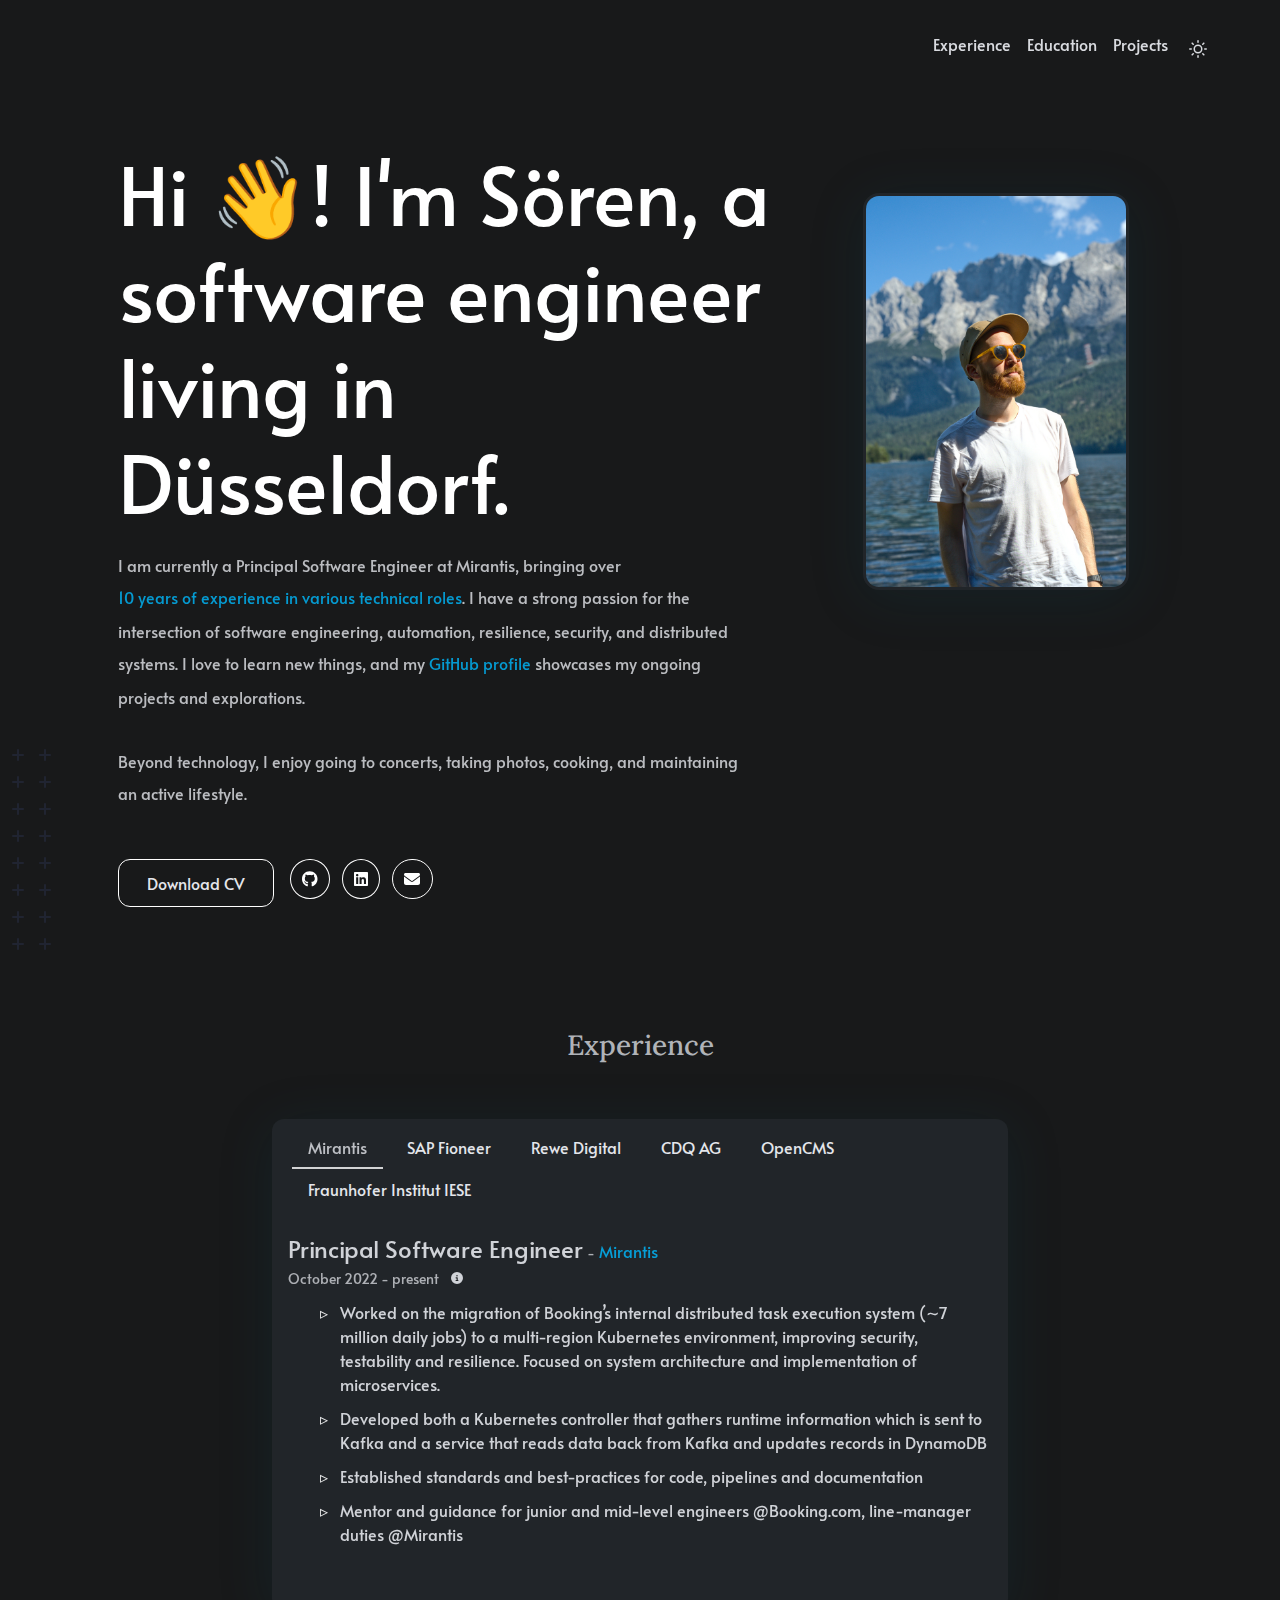
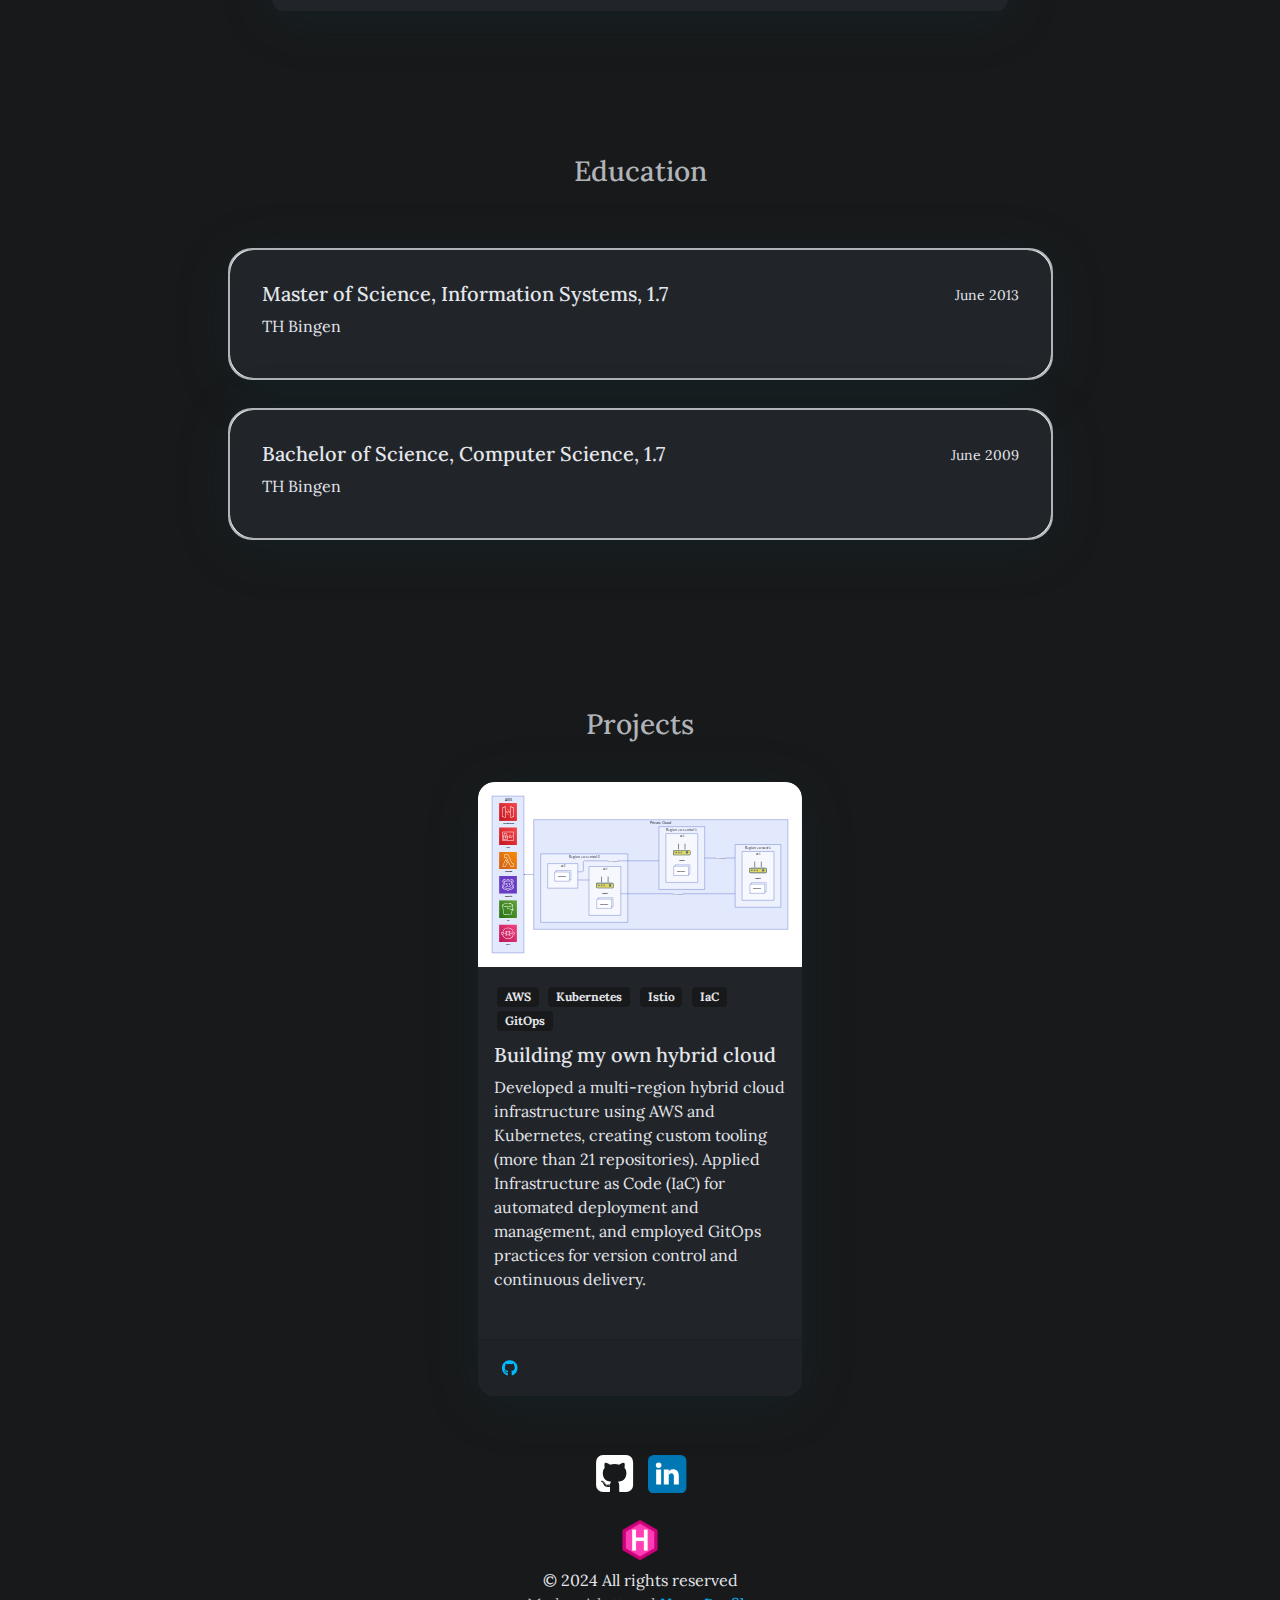
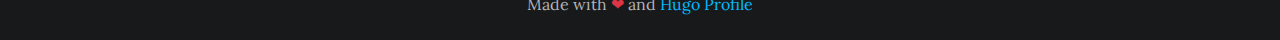
==== commit 2c2b7288: "Update" ====
--- a/index.html
+++ b/index.html
@@ -23,7 +23,7 @@
 <link rel=stylesheet href=/bootstrap-5/css/bootstrap.min.css media=all><link rel=stylesheet href=/css/header.css media=all>
 <link rel=stylesheet href=/css/footer.css media=all>
 <link rel=stylesheet href=/css/theme.css media=all>
-<style>:root{--text-color:#343a40;--text-secondary-color:#6c757d;--text-link-color:#007bff;--background-color:#eaedf0;--secondary-background-color:#64ffda1a;--primary-color:#007bff;--secondary-color:#f8f9fa;--text-color-dark:#e4e6eb;--text-secondary-color-dark:#b0b3b8;--text-link-color-dark:#ffffff;--background-color-dark:#18191a;--secondary-background-color-dark:#212529;--primary-color-dark:#ffffff;--secondary-color-dark:#212529}body{font-size:1rem;font-weight:400;line-height:1.5;text-align:left}html{background-color:var(--background-color)!important}body::-webkit-scrollbar{height:0;width:8px;background-color:var(--background-color)}::-webkit-scrollbar-track{border-radius:1rem}::-webkit-scrollbar-thumb{border-radius:1rem;background:#b0b0b0;outline:1px solid var(--background-color)}#search-content::-webkit-scrollbar{width:.5em;height:.1em;background-color:var(--background-color)}</style>
+<style>:root{--text-color:#343a40;--text-secondary-color:#6c757d;--text-link-color:#007bff;--background-color:#eaedf0;--secondary-background-color:#64ffda1a;--primary-color:#007bff;--secondary-color:#f8f9fa;--text-color-dark:#e4e6eb;--text-secondary-color-dark:#b0b3b8;--text-link-color-dark:#00bbff;--background-color-dark:#18191a;--secondary-background-color-dark:#212529;--primary-color-dark:#ffffff;--secondary-color-dark:#212529}body{font-size:1rem;font-weight:400;line-height:1.5;text-align:left}html{background-color:var(--background-color)!important}body::-webkit-scrollbar{height:0;width:8px;background-color:var(--background-color)}::-webkit-scrollbar-track{border-radius:1rem}::-webkit-scrollbar-thumb{border-radius:1rem;background:#b0b0b0;outline:1px solid var(--background-color)}#search-content::-webkit-scrollbar{width:.5em;height:.1em;background-color:var(--background-color)}</style>
 <meta name=description content="Text about my cool site">
 <link rel=stylesheet href=/css/index.css media=all>
 <link rel=stylesheet href=/css/projects.css media=all>
@@ -82,8 +82,7 @@
 <h3>
 </h3>
 <p class=hero-content>
-<p>I am currently a Principal Software Engineer at Mirantis, bringing over 10 years of experience in various technical roles. I have a strong passion for the intersection of software engineering, automation, resilience, security, and distributed systems. I love to learn new things, and my GitHub profile showcases my ongoing projects and explorations.</p>
-<p>Beyond technology, I enjoy music, photography, exploring good food, and maintaining an active lifestyle.</p>
+I am currently a Principal Software Engineer at Mirantis, bringing over <a href=#experience>10 years of experience in various technical roles</a>. I have a strong passion for the intersection of software engineering, automation, resilience, security, and distributed systems. I love to learn new things, and my <a href=https://github.com/soerenschneider>GitHub profile</a> showcases my ongoing projects and explorations. <br><br>Beyond technology, I enjoy going to concerts, taking photos, cooking, and maintaining an active lifestyle.
 </p>
 <div class=row>
 <div class="col-auto h-100">
